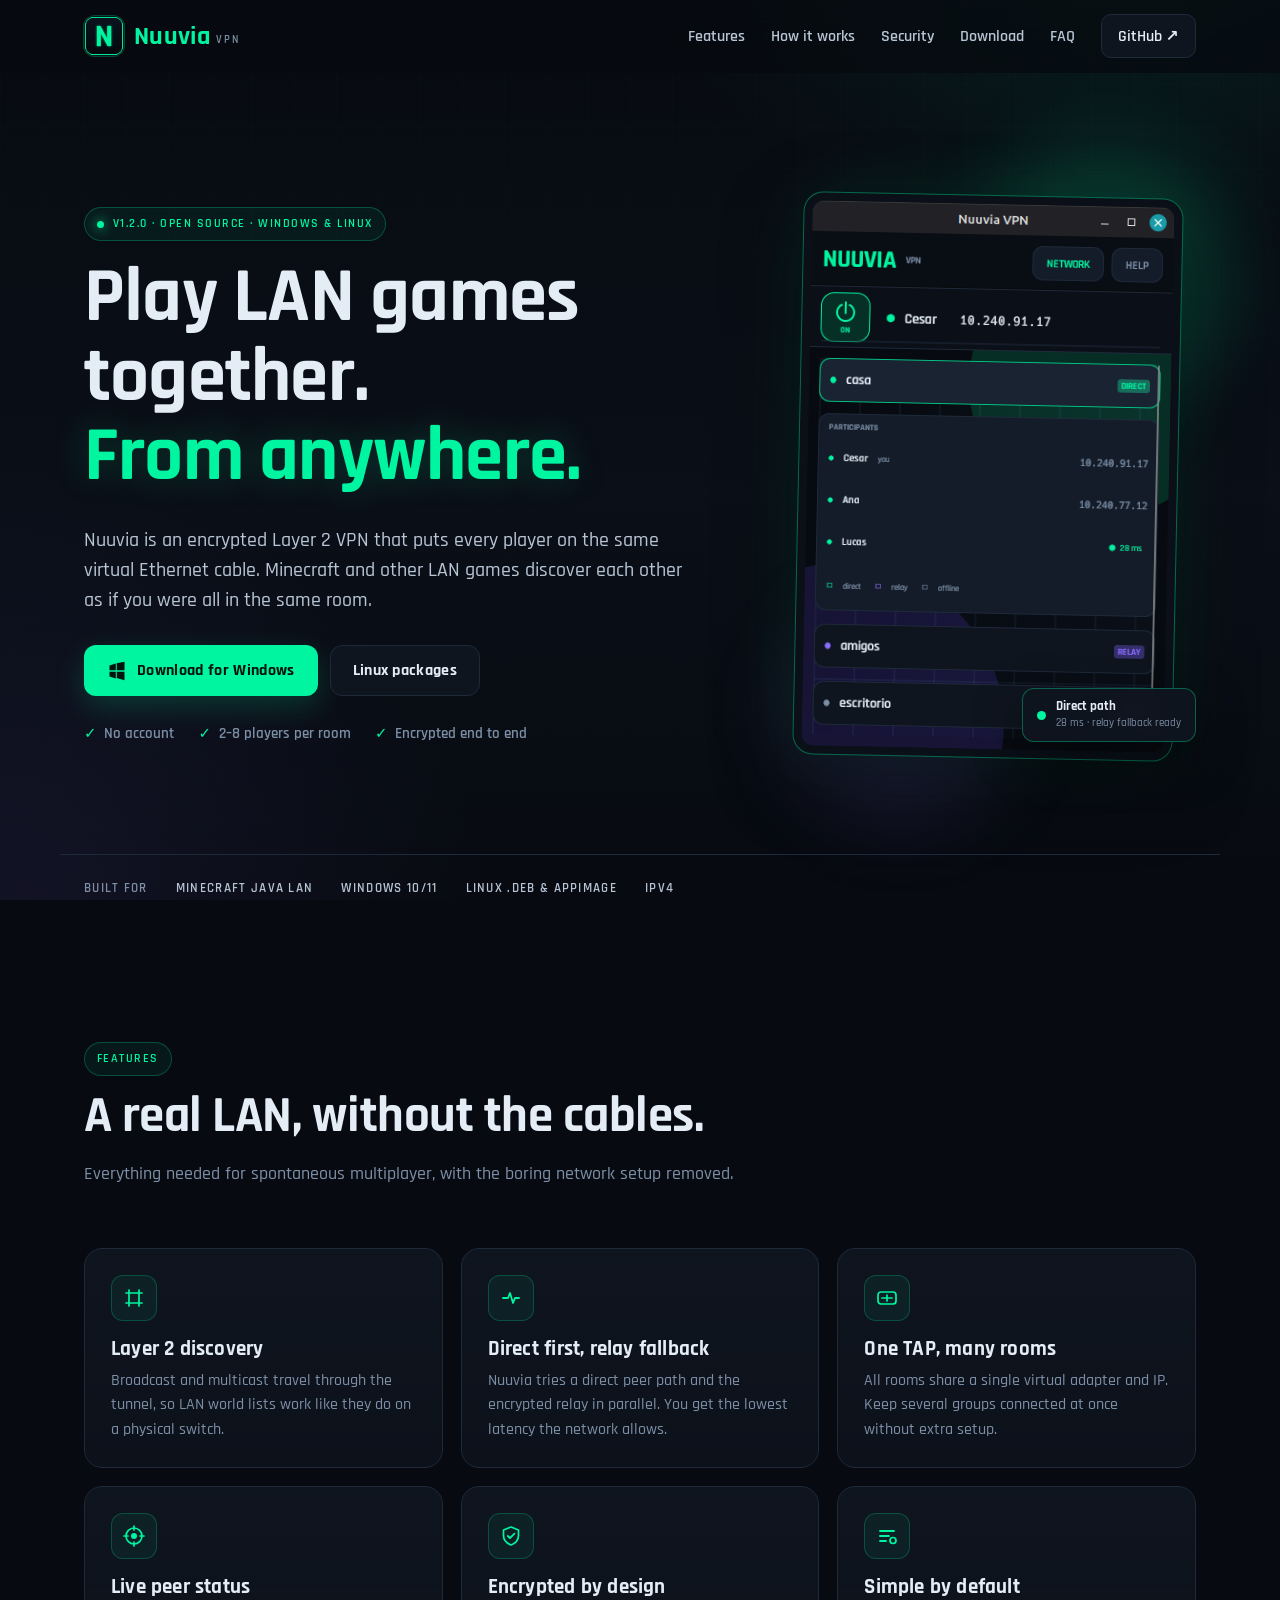
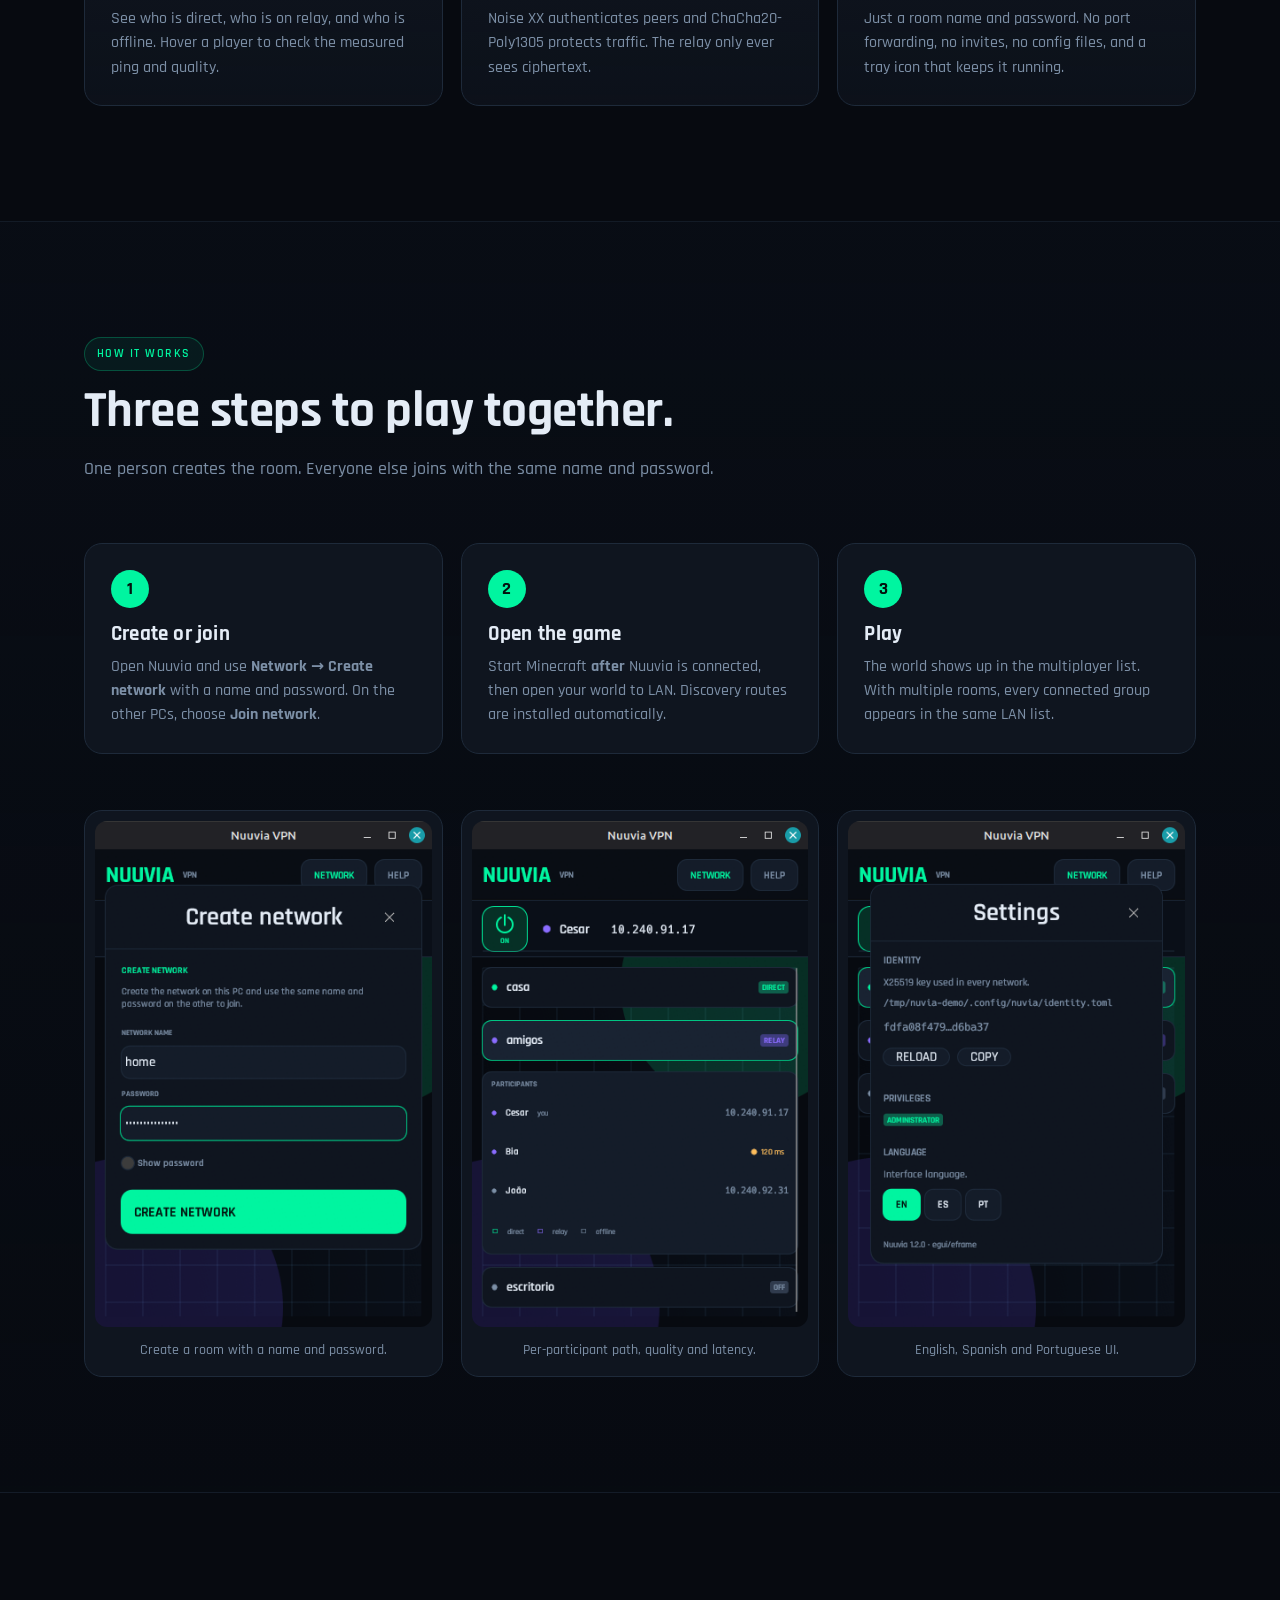
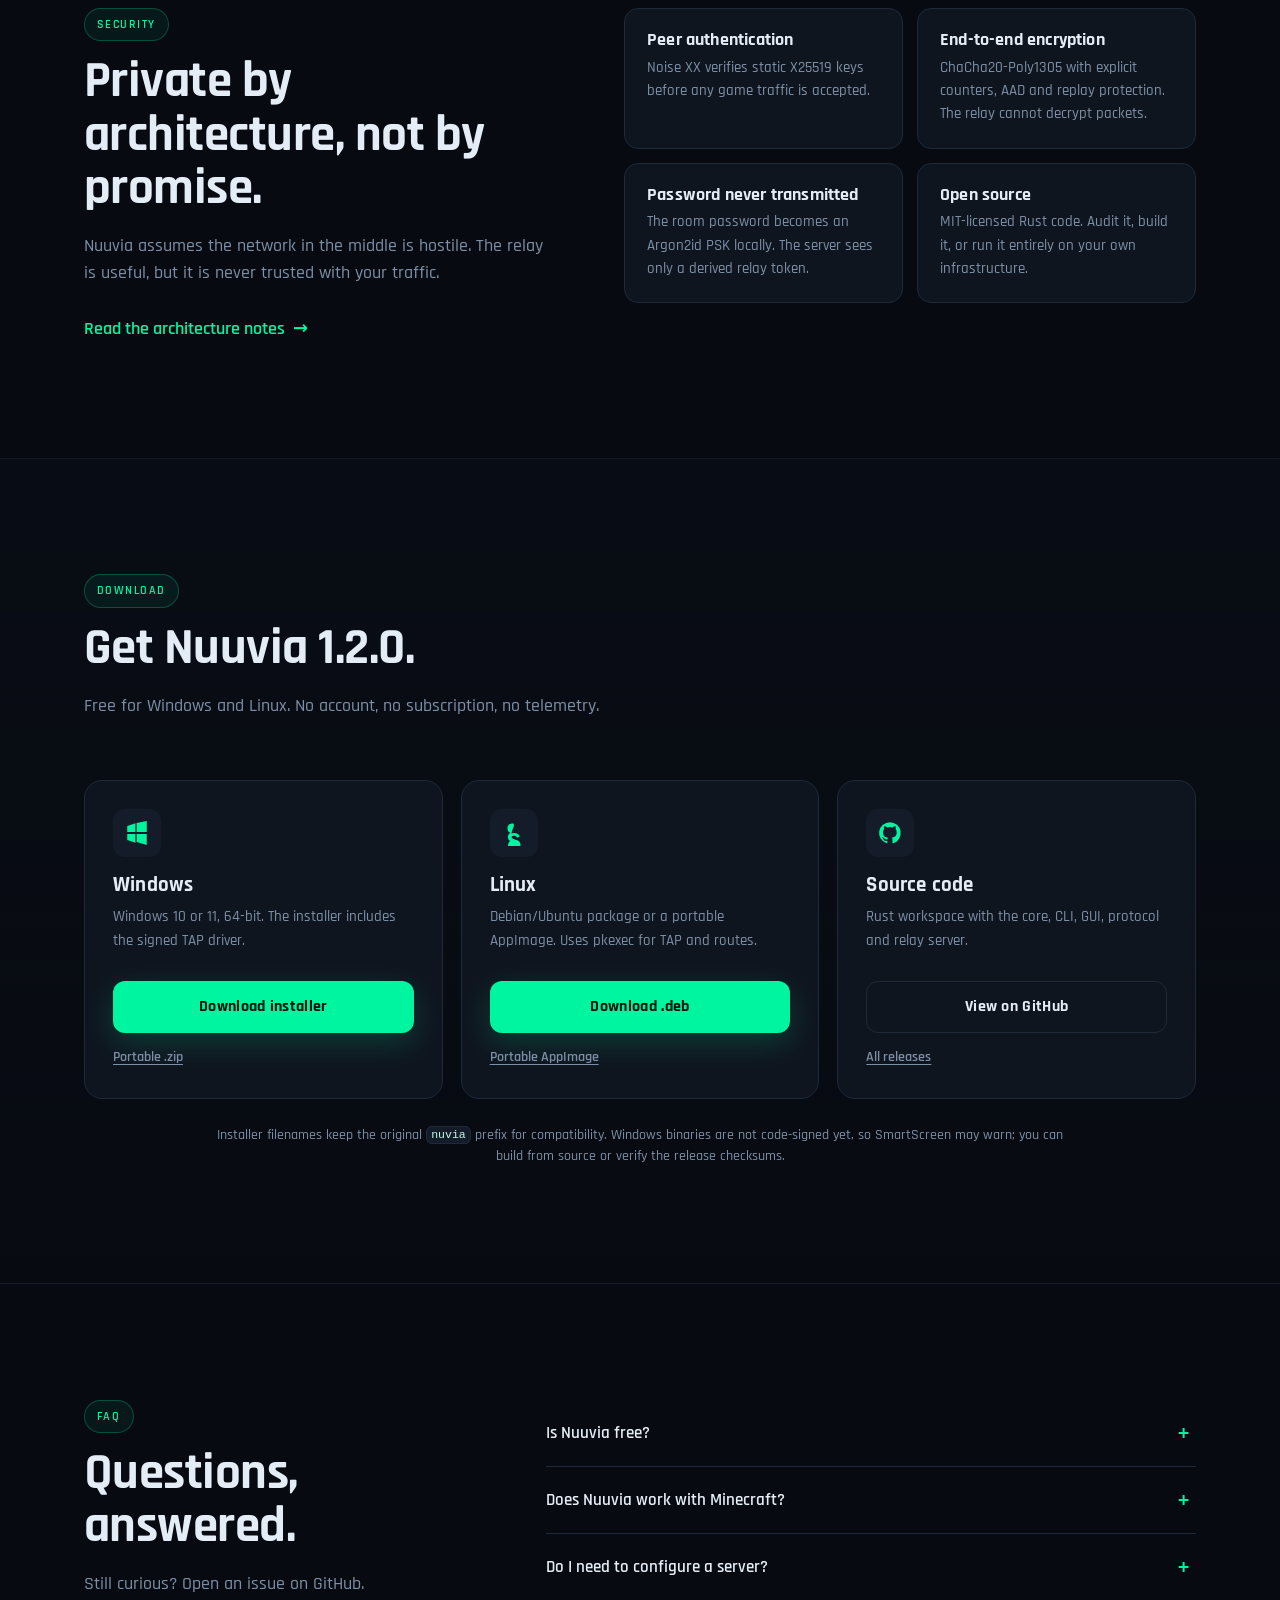
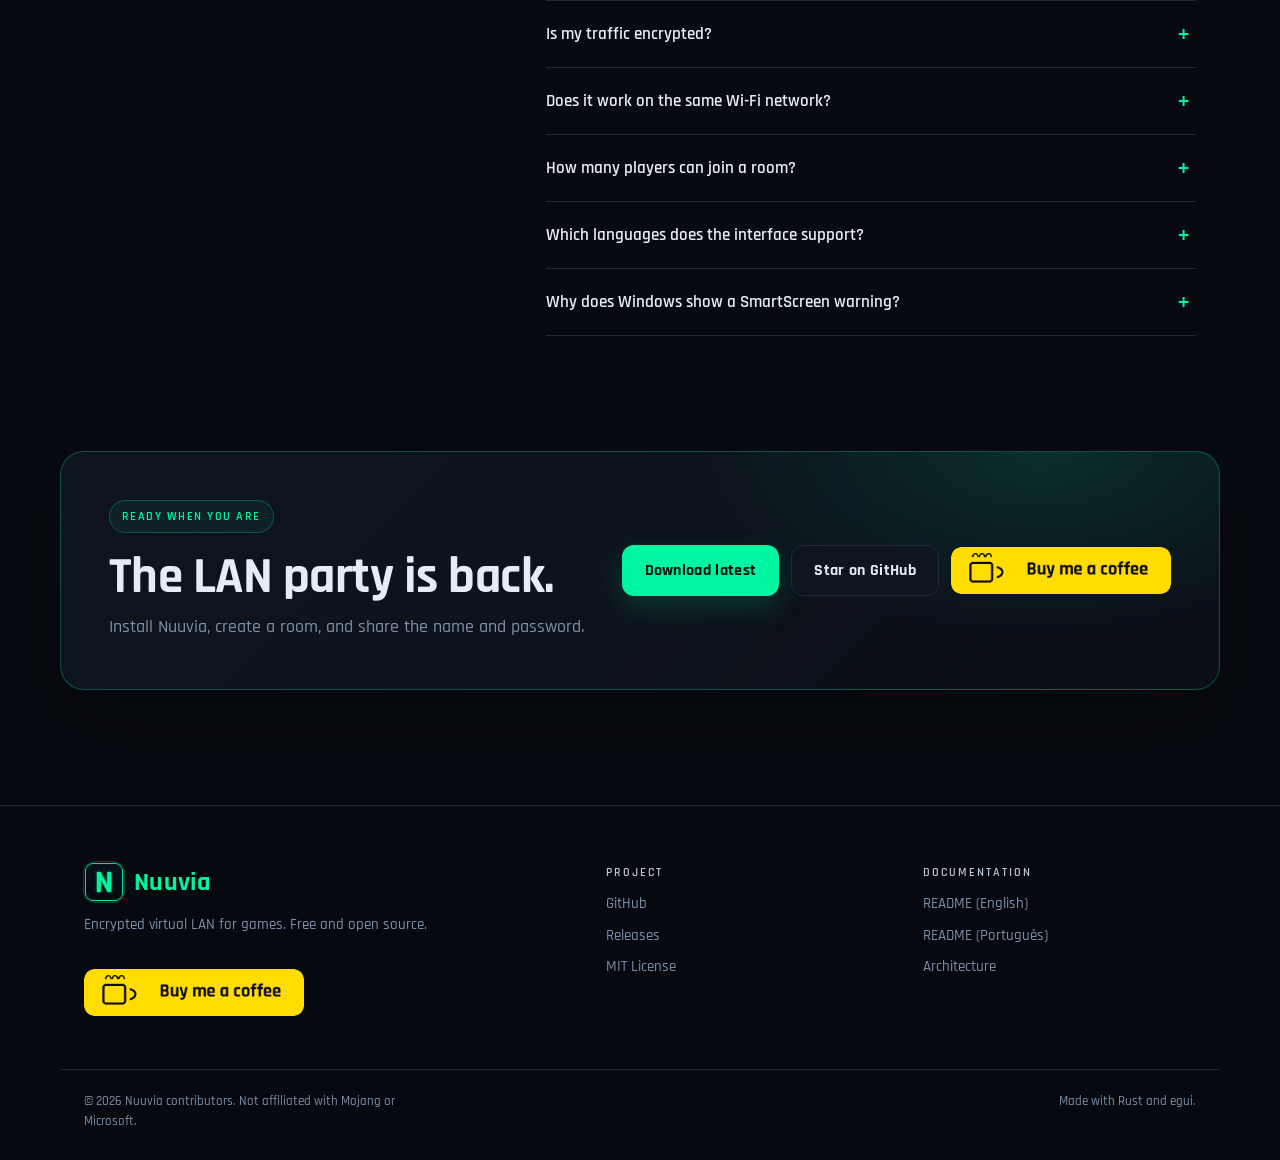
==== docs/index.html @ a1f1085f "fix(site): use the custom domain in SEO metadata" ====
<!doctype html>
<html lang="en">
<head>
  <meta charset="utf-8">
  <meta name="viewport" content="width=device-width, initial-scale=1">
  <title>Nuuvia — Encrypted Virtual LAN for LAN Games</title>
  <meta name="description" content="Play Minecraft and other LAN games together over the internet. Nuuvia is a free, open-source, encrypted Layer 2 VPN for Windows and Linux.">
  <meta name="keywords" content="Nuuvia, virtual LAN, LAN games, Minecraft LAN, Layer 2 VPN, encrypted VPN, Windows, Linux, open source">
  <meta name="author" content="Nuuvia contributors">
  <meta name="application-name" content="Nuuvia">
  <meta name="color-scheme" content="dark">
  <meta name="apple-mobile-web-app-title" content="Nuuvia">
  <meta name="robots" content="index,follow,max-image-preview:large,max-snippet:-1,max-video-preview:-1">
  <meta name="theme-color" content="#070a10">
  <link rel="canonical" href="https://nuuvia.devcesar.com/">
  <link rel="alternate" hreflang="en" href="https://nuuvia.devcesar.com/">
  <link rel="alternate" hreflang="x-default" href="https://nuuvia.devcesar.com/">
  <link rel="sitemap" type="application/xml" href="./sitemap.xml">

  <meta property="og:type" content="website">
  <meta property="og:site_name" content="Nuuvia">
  <meta property="og:title" content="Nuuvia — Encrypted Virtual LAN for LAN Games">
  <meta property="og:description" content="Play Minecraft and other LAN games together over the internet. Encrypted Layer 2 VPN for Windows and Linux. Free and open source.">
  <meta property="og:url" content="https://nuuvia.devcesar.com/">
  <meta property="og:image" content="https://nuuvia.devcesar.com/assets/og.png">
  <meta property="og:image:type" content="image/png">
  <meta property="og:image:width" content="1200">
  <meta property="og:image:height" content="630">
  <meta property="og:image:alt" content="Nuuvia VPN — play LAN games from anywhere">
  <meta property="og:locale" content="en_US">

  <meta name="twitter:card" content="summary_large_image">
  <meta name="twitter:title" content="Nuuvia — Encrypted Virtual LAN for LAN Games">
  <meta name="twitter:description" content="Play Minecraft and other LAN games together over the internet. Encrypted Layer 2 VPN for Windows and Linux.">
  <meta name="twitter:image" content="https://nuuvia.devcesar.com/assets/og.png">
  <meta name="twitter:image:alt" content="Nuuvia VPN — play LAN games from anywhere">

  <link rel="icon" href="./assets/favicon.svg" type="image/svg+xml">
  <link rel="icon" href="./assets/favicon.png" sizes="64x64" type="image/png">
  <link rel="apple-touch-icon" href="./assets/apple-touch-icon.png">
  <link rel="manifest" href="./manifest.webmanifest">
  <link rel="preload" href="./assets/rajdhani-semibold.woff2" as="font" type="font/woff2" crossorigin>
  <link rel="preload" href="./assets/rajdhani-bold.woff2" as="font" type="font/woff2" crossorigin>
  <link rel="preload" href="./screenshots/main.png" as="image" fetchpriority="high">
  <link rel="stylesheet" href="./styles.css">
  <script>document.documentElement.classList.add("js");</script>

  <script type="application/ld+json">
  {
    "@context": "https://schema.org",
    "@graph": [
      {
        "@type": "WebSite",
        "@id": "https://nuuvia.devcesar.com/#website",
        "url": "https://nuuvia.devcesar.com/",
        "name": "Nuuvia",
        "description": "Encrypted virtual LAN for games on Windows and Linux.",
        "inLanguage": "en"
      },
      {
        "@type": "SoftwareApplication",
        "@id": "https://nuuvia.devcesar.com/#software",
        "name": "Nuuvia",
        "url": "https://nuuvia.devcesar.com/",
        "description": "Free, open-source encrypted Layer 2 VPN that lets Minecraft Java and other LAN games discover each other across the internet.",
        "applicationCategory": "NetworkApplication",
        "applicationSubCategory": "VPN",
        "operatingSystem": "Windows 10, Windows 11, Linux",
        "softwareVersion": "1.2.0",
        "downloadUrl": "https://github.com/cesarzxk/nuuvia-vpn/releases/latest",
        "codeRepository": "https://github.com/cesarzxk/nuuvia-vpn",
        "license": "https://opensource.org/license/mit",
        "screenshot": "https://nuuvia.devcesar.com/screenshots/main.png",
        "image": "https://nuuvia.devcesar.com/assets/og.png",
        "offers": {
          "@type": "Offer",
          "price": "0",
          "priceCurrency": "USD"
        },
        "author": {
          "@type": "Organization",
          "name": "Nuuvia contributors",
          "url": "https://github.com/cesarzxk/nuuvia-vpn"
        }
      },
      {
        "@type": "FAQPage",
        "@id": "https://nuuvia.devcesar.com/#faq",
        "mainEntity": [
          {
            "@type": "Question",
            "name": "Is Nuuvia free?",
            "acceptedAnswer": {
              "@type": "Answer",
              "text": "Yes. Nuuvia is free and open source under the MIT license. There are no accounts, subscriptions, or ads."
            }
          },
          {
            "@type": "Question",
            "name": "Does Nuuvia work with Minecraft?",
            "acceptedAnswer": {
              "@type": "Answer",
              "text": "Yes. Nuuvia carries Layer 2 broadcast and multicast, so Minecraft Java Edition LAN worlds appear in the multiplayer list as if everyone were on the same cable. It has been tested with Minecraft Java 1.8.5."
            }
          },
          {
            "@type": "Question",
            "name": "Do I need to configure a server?",
            "acceptedAnswer": {
              "@type": "Answer",
              "text": "No. Download the app, create a room with a name and password, and share that name and password with the other players. The public rendezvous and relay are built in."
            }
          },
          {
            "@type": "Question",
            "name": "Is my traffic encrypted?",
            "acceptedAnswer": {
              "@type": "Answer",
              "text": "Yes. Traffic uses Noise XX authentication and ChaCha20-Poly1305 encryption. The relay forwards only encrypted packets and never sees the room password or traffic keys."
            }
          },
          {
            "@type": "Question",
            "name": "Does it work on the same Wi-Fi network?",
            "acceptedAnswer": {
              "@type": "Answer",
              "text": "Yes. Nuuvia advertises local endpoints and tries a direct LAN path first. If the router uses AP isolation or blocks client-to-client traffic, the encrypted relay can still connect players."
            }
          }
        ]
      }
    ]
  }
  </script>
</head>
<body>
  <a class="skip-link" href="#main">Skip to content</a>

  <header class="site-header" id="top">
    <div class="container nav-wrap">
      <a class="brand" href="./" aria-label="Nuuvia home">
        <img src="./assets/nuuvia-256.png" width="40" height="40" alt="">
        <span class="brand-name">Nuuvia</span>
        <span class="brand-tag">VPN</span>
      </a>
      <button class="nav-toggle" type="button" aria-expanded="false" aria-controls="site-nav" aria-label="Open menu">
        <span></span><span></span><span></span>
      </button>
      <nav class="site-nav" id="site-nav" aria-label="Main navigation">
        <a href="#features">Features</a>
        <a href="#how-it-works">How it works</a>
        <a href="#security">Security</a>
        <a href="#download">Download</a>
        <a href="#faq">FAQ</a>
        <a class="nav-github" href="https://github.com/cesarzxk/nuuvia-vpn" rel="noopener">GitHub <span aria-hidden="true">↗</span></a>
      </nav>
    </div>
  </header>

  <main id="main">
    <section class="hero" aria-labelledby="hero-title">
      <div class="container hero-grid">
        <div class="hero-copy reveal">
          <p class="eyebrow"><span class="dot"></span> v1.2.0 · Open source · Windows &amp; Linux</p>
          <h1 id="hero-title">Play LAN games together. <span>From anywhere.</span></h1>
          <p class="lead">Nuuvia is an encrypted Layer 2 VPN that puts every player on the same virtual Ethernet cable. Minecraft and other LAN games discover each other as if you were all in the same room.</p>
          <div class="hero-actions">
            <a class="btn btn-primary" href="https://github.com/cesarzxk/nuuvia-vpn/releases/download/v1.2.0/nuvia-setup-x86_64.exe" rel="noopener">
              <svg aria-hidden="true" viewBox="0 0 24 24" width="20" height="20"><path d="M3 5.5 10.5 3v8H3V5.5Zm0 13L10.5 21v-8H3v5.5ZM11.7 2.7 21 1v10H11.7V2.7Zm0 17.6L21 23V13H11.7v7.3Z" fill="currentColor"/></svg>
              Download for Windows
            </a>
            <a class="btn btn-secondary" href="#download">Linux packages</a>
          </div>
          <ul class="hero-points">
            <li>No account</li>
            <li>2–8 players per room</li>
            <li>Encrypted end to end</li>
          </ul>
        </div>

        <div class="hero-visual reveal">
          <div class="app-frame">
            <img src="./screenshots/main.png" srcset="./screenshots/main.png 1x, ./screenshots/main@2x.png 2x" sizes="380px" width="380" height="572" alt="Nuuvia window showing three rooms, participants and per-peer latency" fetchpriority="high">
          </div>
          <div class="floating-card" aria-hidden="true">
            <span class="pulse"></span>
            <div><strong>Direct path</strong><small>28 ms · relay fallback ready</small></div>
          </div>
          <div class="glow glow-a"></div>
          <div class="glow glow-b"></div>
        </div>
      </div>
      <div class="container trust-strip reveal">
        <span>Built for</span>
        <strong>Minecraft Java LAN</strong>
        <strong>Windows 10/11</strong>
        <strong>Linux .deb &amp; AppImage</strong>
        <strong>IPv4</strong>
      </div>
    </section>

    <section class="section" id="features" aria-labelledby="features-title">
      <div class="container">
        <div class="section-head reveal">
          <p class="eyebrow">Features</p>
          <h2 id="features-title">A real LAN, without the cables.</h2>
          <p>Everything needed for spontaneous multiplayer, with the boring network setup removed.</p>
        </div>
        <div class="feature-grid">
          <article class="feature-card reveal">
            <div class="icon" aria-hidden="true"><svg viewBox="0 0 24 24"><path d="M4 7h16M4 17h16M7 4v16M17 4v16" fill="none" stroke="currentColor" stroke-width="1.7" stroke-linecap="round"/></svg></div>
            <h3>Layer 2 discovery</h3>
            <p>Broadcast and multicast travel through the tunnel, so LAN world lists work like they do on a physical switch.</p>
          </article>
          <article class="feature-card reveal">
            <div class="icon" aria-hidden="true"><svg viewBox="0 0 24 24"><path d="M4 12h5l2-5 3 10 2-5h4" fill="none" stroke="currentColor" stroke-width="1.8" stroke-linecap="round" stroke-linejoin="round"/></svg></div>
            <h3>Direct first, relay fallback</h3>
            <p>Nuuvia tries a direct peer path and the encrypted relay in parallel. You get the lowest latency the network allows.</p>
          </article>
          <article class="feature-card reveal">
            <div class="icon" aria-hidden="true"><svg viewBox="0 0 24 24"><rect x="3" y="6" width="18" height="12" rx="3" fill="none" stroke="currentColor" stroke-width="1.7"/><path d="M7 12h10M12 9v6" fill="none" stroke="currentColor" stroke-width="1.7" stroke-linecap="round"/></svg></div>
            <h3>One TAP, many rooms</h3>
            <p>All rooms share a single virtual adapter and IP. Keep several groups connected at once without extra setup.</p>
          </article>
          <article class="feature-card reveal">
            <div class="icon" aria-hidden="true"><svg viewBox="0 0 24 24"><circle cx="12" cy="12" r="8" fill="none" stroke="currentColor" stroke-width="1.7"/><circle cx="12" cy="12" r="3" fill="currentColor"/><path d="M12 2v4M12 18v4M2 12h4M18 12h4" fill="none" stroke="currentColor" stroke-width="1.7" stroke-linecap="round"/></svg></div>
            <h3>Live peer status</h3>
            <p>See who is direct, who is on relay, and who is offline. Hover a player to check the measured ping and quality.</p>
          </article>
          <article class="feature-card reveal">
            <div class="icon" aria-hidden="true"><svg viewBox="0 0 24 24"><path d="M12 3 4.5 6v5.4c0 4.6 3.2 7.8 7.5 9.6 4.3-1.8 7.5-5 7.5-9.6V6L12 3Z" fill="none" stroke="currentColor" stroke-width="1.7" stroke-linejoin="round"/><path d="m8.8 12 2.2 2.2 4.4-4.6" fill="none" stroke="currentColor" stroke-width="1.8" stroke-linecap="round" stroke-linejoin="round"/></svg></div>
            <h3>Encrypted by design</h3>
            <p>Noise XX authenticates peers and ChaCha20-Poly1305 protects traffic. The relay only ever sees ciphertext.</p>
          </article>
          <article class="feature-card reveal">
            <div class="icon" aria-hidden="true"><svg viewBox="0 0 24 24"><path d="M5 7h14M5 12h9M5 17h6" fill="none" stroke="currentColor" stroke-width="1.8" stroke-linecap="round"/><circle cx="18" cy="16.5" r="3" fill="none" stroke="currentColor" stroke-width="1.7"/></svg></div>
            <h3>Simple by default</h3>
            <p>Just a room name and password. No port forwarding, no invites, no config files, and a tray icon that keeps it running.</p>
          </article>
        </div>
      </div>
    </section>

    <section class="section section-alt" id="how-it-works" aria-labelledby="how-title">
      <div class="container">
        <div class="section-head reveal">
          <p class="eyebrow">How it works</p>
          <h2 id="how-title">Three steps to play together.</h2>
          <p>One person creates the room. Everyone else joins with the same name and password.</p>
        </div>
        <ol class="steps">
          <li class="reveal">
            <span class="step-number">1</span>
            <h3>Create or join</h3>
            <p>Open Nuuvia and use <strong>Network → Create network</strong> with a name and password. On the other PCs, choose <strong>Join network</strong>.</p>
          </li>
          <li class="reveal">
            <span class="step-number">2</span>
            <h3>Open the game</h3>
            <p>Start Minecraft <strong>after</strong> Nuuvia is connected, then open your world to LAN. Discovery routes are installed automatically.</p>
          </li>
          <li class="reveal">
            <span class="step-number">3</span>
            <h3>Play</h3>
            <p>The world shows up in the multiplayer list. With multiple rooms, every connected group appears in the same LAN list.</p>
          </li>
        </ol>

        <div class="gallery">
          <figure class="reveal">
            <img src="./screenshots/create-network.png" srcset="./screenshots/create-network.png 1x, ./screenshots/create-network@2x.png 2x" sizes="(max-width: 760px) calc(100vw - 56px), 340px" width="380" height="572" loading="lazy" decoding="async" alt="Creating a network in Nuuvia with a room name and password">
            <figcaption>Create a room with a name and password.</figcaption>
          </figure>
          <figure class="reveal">
            <img src="./screenshots/relay.png" srcset="./screenshots/relay.png 1x, ./screenshots/relay@2x.png 2x" sizes="(max-width: 760px) calc(100vw - 56px), 340px" width="380" height="572" loading="lazy" decoding="async" alt="Nuuvia showing relay status and measured latency per participant">
            <figcaption>Per-participant path, quality and latency.</figcaption>
          </figure>
          <figure class="reveal">
            <img src="./screenshots/settings.png" srcset="./screenshots/settings.png 1x, ./screenshots/settings@2x.png 2x" sizes="(max-width: 760px) calc(100vw - 56px), 340px" width="380" height="572" loading="lazy" decoding="async" alt="Nuuvia settings with identity, privileges and language selector">
            <figcaption>English, Spanish and Portuguese UI.</figcaption>
          </figure>
        </div>
      </div>
    </section>

    <section class="section" id="security" aria-labelledby="security-title">
      <div class="container security-grid">
        <div class="section-head reveal">
          <p class="eyebrow">Security</p>
          <h2 id="security-title">Private by architecture, not by promise.</h2>
          <p>Nuuvia assumes the network in the middle is hostile. The relay is useful, but it is never trusted with your traffic.</p>
          <a class="text-link" href="https://github.com/cesarzxk/nuuvia-vpn/blob/main/docs/architecture.md" rel="noopener">Read the architecture notes <span aria-hidden="true">→</span></a>
        </div>
        <div class="security-list">
          <article class="security-item reveal">
            <h3>Peer authentication</h3>
            <p>Noise XX verifies static X25519 keys before any game traffic is accepted.</p>
          </article>
          <article class="security-item reveal">
            <h3>End-to-end encryption</h3>
            <p>ChaCha20-Poly1305 with explicit counters, AAD and replay protection. The relay cannot decrypt packets.</p>
          </article>
          <article class="security-item reveal">
            <h3>Password never transmitted</h3>
            <p>The room password becomes an Argon2id PSK locally. The server sees only a derived relay token.</p>
          </article>
          <article class="security-item reveal">
            <h3>Open source</h3>
            <p>MIT-licensed Rust code. Audit it, build it, or run it entirely on your own infrastructure.</p>
          </article>
        </div>
      </div>
    </section>

    <section class="section section-alt" id="download" aria-labelledby="download-title">
      <div class="container">
        <div class="section-head reveal">
          <p class="eyebrow">Download</p>
          <h2 id="download-title">Get Nuuvia 1.2.0.</h2>
          <p>Free for Windows and Linux. No account, no subscription, no telemetry.</p>
        </div>
        <div class="download-grid">
          <article class="download-card reveal">
            <div class="os-icon" aria-hidden="true"><svg viewBox="0 0 24 24"><path d="M3 5.5 10.5 3v8H3V5.5Zm0 13L10.5 21v-8H3v5.5ZM11.7 2.7 21 1v10H11.7V2.7Zm0 17.6L21 23V13H11.7v7.3Z" fill="currentColor"/></svg></div>
            <h3>Windows</h3>
            <p>Windows 10 or 11, 64-bit. The installer includes the signed TAP driver.</p>
            <a class="btn btn-primary" href="https://github.com/cesarzxk/nuuvia-vpn/releases/download/v1.2.0/nuvia-setup-x86_64.exe" rel="noopener">Download installer</a>
            <a class="mini-link" href="https://github.com/cesarzxk/nuuvia-vpn/releases/download/v1.2.0/nuvia-windows-x86_64.zip" rel="noopener">Portable .zip</a>
          </article>
          <article class="download-card reveal">
            <div class="os-icon" aria-hidden="true"><svg viewBox="0 0 24 24"><path d="M12 3c-4.4 0-6 1.7-6 4.5 0 2 .8 3.4 2.6 4.5-1.5.8-2.2 2-2.2 3.7 0 1.7.7 2.9 2.1 3.7-1.3.9-2 2.3-2 4.1 0 2.7 2.2 4 5.5 4 3.7 0 6-1.6 6-4.7 0-2.2-1.2-3.7-3.6-4.4l-3.1-.9c-1-.3-1.5-.8-1.5-1.5 0-.9.8-1.5 2.1-1.5 1.5 0 2.4.6 2.8 1.8l2.6-1.1c-.7-2-2.4-3.2-5.1-3.2-1 0-1.9.2-2.6.5C10.9 7 12 6 12 4.8c0-.7-.3-1.2-.8-1.6-.1 0-.4-.2.8-.2Z" fill="currentColor"/></svg></div>
            <h3>Linux</h3>
            <p>Debian/Ubuntu package or a portable AppImage. Uses pkexec for TAP and routes.</p>
            <a class="btn btn-primary" href="https://github.com/cesarzxk/nuuvia-vpn/releases/download/v1.2.0/nuvia_1.2.0_amd64.deb" rel="noopener">Download .deb</a>
            <a class="mini-link" href="https://github.com/cesarzxk/nuuvia-vpn/releases/download/v1.2.0/nuvia-1.2.0-x86_64.AppImage" rel="noopener">Portable AppImage</a>
          </article>
          <article class="download-card reveal">
            <div class="os-icon" aria-hidden="true"><svg viewBox="0 0 24 24"><path d="M12 2a10 10 0 0 0-3.2 19.5c.5.1.7-.2.7-.5v-1.8c-2.8.6-3.4-1.2-3.4-1.2-.5-1.2-1.1-1.5-1.1-1.5-.9-.6.1-.6.1-.6 1 .1 1.5 1 1.5 1 .9 1.5 2.3 1.1 2.9.8.1-.6.4-1.1.7-1.4-2.2-.3-4.6-1.1-4.6-5 0-1.1.4-2 1-2.7-.1-.3-.4-1.3.1-2.7 0 0 .8-.3 2.7 1a9.4 9.4 0 0 1 5 0c1.9-1.3 2.7-1 2.7-1 .5 1.4.2 2.4.1 2.7.6.7 1 1.6 1 2.7 0 3.9-2.4 4.7-4.6 5 .4.3.7.9.7 1.9v2.8c0 .3.2.6.7.5A10 10 0 0 0 12 2Z" fill="currentColor"/></svg></div>
            <h3>Source code</h3>
            <p>Rust workspace with the core, CLI, GUI, protocol and relay server.</p>
            <a class="btn btn-secondary" href="https://github.com/cesarzxk/nuuvia-vpn" rel="noopener">View on GitHub</a>
            <a class="mini-link" href="https://github.com/cesarzxk/nuuvia-vpn/releases" rel="noopener">All releases</a>
          </article>
        </div>
        <p class="download-note">Installer filenames keep the original <code>nuvia</code> prefix for compatibility. Windows binaries are not code-signed yet, so SmartScreen may warn; you can build from source or verify the release checksums.</p>
      </div>
    </section>

    <section class="section" id="faq" aria-labelledby="faq-title">
      <div class="container faq-wrap">
        <div class="section-head reveal">
          <p class="eyebrow">FAQ</p>
          <h2 id="faq-title">Questions, answered.</h2>
          <p>Still curious? Open an issue on GitHub.</p>
        </div>
        <div class="faq-list reveal">
          <details>
            <summary>Is Nuuvia free?</summary>
            <p>Yes. Nuuvia is free and open source under the MIT license. There are no accounts, subscriptions, or ads.</p>
          </details>
          <details>
            <summary>Does Nuuvia work with Minecraft?</summary>
            <p>Yes. Nuuvia carries Layer 2 broadcast and multicast, so Minecraft Java Edition LAN worlds appear in the multiplayer list as if everyone were on the same cable. It has been tested with Minecraft Java 1.8.5.</p>
          </details>
          <details>
            <summary>Do I need to configure a server?</summary>
            <p>No. Download the app, create a room with a name and password, and share that name and password with the other players. The public rendezvous and relay are built in.</p>
          </details>
          <details>
            <summary>Is my traffic encrypted?</summary>
            <p>Yes. Traffic uses Noise XX authentication and ChaCha20-Poly1305 encryption. The relay forwards only encrypted packets and never sees the room password or traffic keys.</p>
          </details>
          <details>
            <summary>Does it work on the same Wi-Fi network?</summary>
            <p>Yes. Nuuvia advertises local endpoints and tries a direct LAN path first. If the router uses AP isolation or blocks client-to-client traffic, the encrypted relay can still connect players.</p>
          </details>
          <details>
            <summary>How many players can join a room?</summary>
            <p>Up to 8 participants per room. You can keep multiple rooms connected at the same time; they share one local TAP and IP.</p>
          </details>
          <details>
            <summary>Which languages does the interface support?</summary>
            <p>English, Spanish, and Portuguese. Choose the language in <strong>Settings → Language</strong>.</p>
          </details>
          <details>
            <summary>Why does Windows show a SmartScreen warning?</summary>
            <p>The binaries are not code-signed yet. You can build from source, inspect the code, or continue through SmartScreen if you trust the release.</p>
          </details>
        </div>
      </div>
    </section>

    <section class="cta-band" aria-labelledby="cta-title">
      <div class="container cta-inner reveal">
        <div>
          <p class="eyebrow">Ready when you are</p>
          <h2 id="cta-title">The LAN party is back.</h2>
          <p>Install Nuuvia, create a room, and share the name and password.</p>
        </div>
        <div class="cta-actions">
          <a class="btn btn-primary" href="https://github.com/cesarzxk/nuuvia-vpn/releases/latest" rel="noopener">Download latest</a>
          <a class="btn btn-secondary" href="https://github.com/cesarzxk/nuuvia-vpn" rel="noopener">Star on GitHub</a>
          <a class="coffee-badge" href="https://buymeacoffee.com/cesarzxk" rel="noopener" aria-label="Buy me a coffee">
            <img src="./assets/buy-me-a-coffee.png" width="220" height="47" alt="Buy me a coffee" loading="lazy" decoding="async">
          </a>
        </div>
      </div>
    </section>
  </main>

  <footer class="site-footer">
    <div class="container footer-grid">
      <div>
        <a class="brand footer-brand" href="#top" aria-label="Nuuvia home">
          <img src="./assets/nuuvia-256.png" width="34" height="34" alt="">
          <span class="brand-name">Nuuvia</span>
        </a>
        <p>Encrypted virtual LAN for games. Free and open source.</p>
        <a class="coffee-badge footer-coffee" href="https://buymeacoffee.com/cesarzxk" rel="noopener" aria-label="Buy me a coffee">
          <img src="./assets/buy-me-a-coffee.png" width="220" height="47" alt="Buy me a coffee" loading="lazy" decoding="async">
        </a>
      </div>
      <nav aria-label="Project links">
        <h2>Project</h2>
        <a href="https://github.com/cesarzxk/nuuvia-vpn" rel="noopener">GitHub</a>
        <a href="https://github.com/cesarzxk/nuuvia-vpn/releases" rel="noopener">Releases</a>
        <a href="https://github.com/cesarzxk/nuuvia-vpn/blob/main/LICENSE" rel="noopener">MIT License</a>
      </nav>
      <nav aria-label="Documentation links">
        <h2>Documentation</h2>
        <a href="https://github.com/cesarzxk/nuuvia-vpn#readme" rel="noopener">README (English)</a>
        <a href="https://github.com/cesarzxk/nuuvia-vpn/blob/main/README.pt-BR.md" rel="noopener">README (Português)</a>
        <a href="https://github.com/cesarzxk/nuuvia-vpn/blob/main/docs/architecture.md" rel="noopener">Architecture</a>
      </nav>
    </div>
    <div class="container footer-bottom">
      <p>© <span id="year">2026</span> Nuuvia contributors. Not affiliated with Mojang or Microsoft.</p>
      <p>Made with Rust and egui.</p>
    </div>
  </footer>

  <script src="./app.js" defer></script>
</body>
</html>
---- docs/styles.css ----
@font-face {
  font-family: "Rajdhani";
  src: url("./assets/rajdhani-medium.woff2") format("woff2");
  font-weight: 500;
  font-style: normal;
  font-display: swap;
}

@font-face {
  font-family: "Rajdhani";
  src: url("./assets/rajdhani-semibold.woff2") format("woff2");
  font-weight: 600;
  font-style: normal;
  font-display: swap;
}

@font-face {
  font-family: "Rajdhani";
  src: url("./assets/rajdhani-bold.woff2") format("woff2");
  font-weight: 700;
  font-style: normal;
  font-display: swap;
}

:root {
  --bg: #070a10;
  --bg-2: #0a0f18;
  --card: #0f151f;
  --card-2: #141c29;
  --card-3: #192332;
  --border: #1e2a3a;
  --text: #e4ecf6;
  --muted: #7c8fa6;
  --accent: #00f5a0;
  --accent-soft: #00c482;
  --accent-dark: #063026;
  --purple: #8b6cff;
  --amber: #ffbe5c;
  --red: #ff5c70;
  --max: 1160px;
  --radius: 18px;
  --shadow: 0 24px 80px rgba(0, 0, 0, 0.45);
  --header-h: 72px;
}

*,
*::before,
*::after {
  box-sizing: border-box;
}

html {
  scroll-behavior: smooth;
}

body {
  margin: 0;
  color: var(--text);
  background: var(--bg);
  font-family: "Rajdhani", "Segoe UI", system-ui, -apple-system, sans-serif;
  font-size: 18px;
  line-height: 1.55;
  -webkit-font-smoothing: antialiased;
  text-rendering: optimizeLegibility;
  overflow-x: hidden;
}

body::before {
  content: "";
  position: fixed;
  inset: 0;
  z-index: -2;
  background:
    radial-gradient(700px 500px at 88% -10%, rgba(0, 245, 160, 0.1), transparent 70%),
    radial-gradient(700px 600px at 0% 100%, rgba(139, 108, 255, 0.09), transparent 70%),
    linear-gradient(180deg, #070a10 0%, #0a0f18 55%, #070a10 100%);
}

body::after {
  content: "";
  position: fixed;
  inset: 0;
  z-index: -1;
  pointer-events: none;
  background-image:
    linear-gradient(rgba(120, 160, 190, 0.035) 1px, transparent 1px),
    linear-gradient(90deg, rgba(120, 160, 190, 0.035) 1px, transparent 1px);
  background-size: 42px 42px;
  mask-image: linear-gradient(180deg, rgba(0, 0, 0, 0.65), rgba(0, 0, 0, 0.2) 55%, transparent);
}

img {
  max-width: 100%;
  height: auto;
  display: block;
}

a {
  color: var(--accent);
  text-decoration: none;
}

a:hover {
  color: #6dffc6;
}

:focus-visible {
  outline: 2px solid var(--accent);
  outline-offset: 3px;
}

::selection {
  background: rgba(0, 245, 160, 0.25);
  color: #fff;
}

h1,
h2,
h3 {
  margin: 0 0 0.35em;
  font-family: "Rajdhani", sans-serif;
  font-weight: 700;
  line-height: 1.04;
  letter-spacing: -0.01em;
}

h1 {
  font-size: clamp(3rem, 6vw, 5.2rem);
}

h2 {
  font-size: clamp(2rem, 4vw, 3.2rem);
}

h3 {
  font-size: 1.3rem;
  letter-spacing: 0.01em;
}

p {
  margin: 0 0 1em;
}

code {
  padding: 0.1em 0.4em;
  border-radius: 6px;
  background: var(--card-2);
  border: 1px solid var(--border);
  font-family: ui-monospace, SFMono-Regular, Menlo, Consolas, monospace;
  font-size: 0.82em;
  color: #c7f8e6;
}

.container {
  width: 100%;
  max-width: var(--max);
  margin: 0 auto;
  padding: 0 24px;
}

.skip-link {
  position: absolute;
  top: -60px;
  left: 16px;
  z-index: 100;
  padding: 10px 16px;
  border-radius: 8px;
  background: var(--accent);
  color: #03130e;
  font-weight: 700;
  transition: top 0.2s ease;
}

.skip-link:focus {
  top: 12px;
}

/* Header */
.site-header {
  position: sticky;
  top: 0;
  z-index: 50;
  border-bottom: 1px solid transparent;
  background: rgba(7, 10, 16, 0.72);
  backdrop-filter: blur(16px);
  transition: border-color 0.2s ease, background 0.2s ease;
}

.site-header.scrolled {
  border-bottom-color: var(--border);
  background: rgba(7, 10, 16, 0.9);
}

.nav-wrap {
  min-height: var(--header-h);
  display: flex;
  align-items: center;
  justify-content: space-between;
  gap: 24px;
}

.brand {
  display: inline-flex;
  align-items: center;
  gap: 10px;
  color: var(--text);
  font-weight: 700;
  letter-spacing: 0.02em;
}

.brand:hover {
  color: var(--text);
}

.brand img {
  width: 40px;
  height: 40px;
  border-radius: 11px;
  box-shadow: 0 0 0 1px rgba(0, 245, 160, 0.25);
}

.brand-name {
  font-family: "Rajdhani", sans-serif;
  font-size: 1.65rem;
  font-weight: 700;
  color: var(--accent);
  line-height: 1;
}

.brand-tag {
  margin-left: -4px;
  margin-top: 8px;
  font-size: 0.66rem;
  font-weight: 600;
  letter-spacing: 0.18em;
  color: var(--muted);
}

.site-nav {
  display: flex;
  align-items: center;
  gap: 26px;
  font-size: 0.98rem;
  font-weight: 600;
}

.site-nav a {
  color: #b7c4d4;
  transition: color 0.15s ease;
}

.site-nav a:hover {
  color: var(--text);
}

.site-nav .nav-github {
  padding: 9px 16px;
  border: 1px solid var(--border);
  border-radius: 10px;
  color: var(--text);
  background: var(--card);
}

.site-nav .nav-github:hover {
  border-color: var(--accent-soft);
  color: var(--accent);
}

.nav-toggle {
  display: none;
  width: 44px;
  height: 44px;
  border: 1px solid var(--border);
  border-radius: 10px;
  background: var(--card);
  cursor: pointer;
  padding: 11px;
}

.nav-toggle span {
  display: block;
  height: 2px;
  margin: 5px 0;
  border-radius: 2px;
  background: var(--text);
  transition: transform 0.2s ease, opacity 0.2s ease;
}

.nav-toggle[aria-expanded="true"] span:nth-child(1) {
  transform: translateY(7px) rotate(45deg);
}

.nav-toggle[aria-expanded="true"] span:nth-child(2) {
  opacity: 0;
}

.nav-toggle[aria-expanded="true"] span:nth-child(3) {
  transform: translateY(-7px) rotate(-45deg);
}

/* Hero */
.hero {
  position: relative;
  padding: clamp(56px, 9vw, 112px) 0 42px;
}

.hero-grid {
  display: grid;
  grid-template-columns: minmax(0, 1.2fr) minmax(320px, 0.8fr);
  align-items: center;
  gap: clamp(32px, 6vw, 72px);
}

.eyebrow {
  display: inline-flex;
  align-items: center;
  gap: 9px;
  margin: 0 0 18px;
  padding: 6px 12px;
  border: 1px solid rgba(0, 245, 160, 0.25);
  border-radius: 999px;
  background: rgba(0, 245, 160, 0.06);
  color: var(--accent);
  font-size: 0.78rem;
  font-weight: 600;
  letter-spacing: 0.12em;
  text-transform: uppercase;
}

.dot {
  width: 7px;
  height: 7px;
  border-radius: 50%;
  background: var(--accent);
  box-shadow: 0 0 12px var(--accent);
}

.hero h1 span {
  display: block;
  color: var(--accent);
  text-shadow: 0 0 36px rgba(0, 245, 160, 0.22);
}

.lead {
  max-width: 620px;
  margin: 22px 0 30px;
  color: #b7c4d4;
  font-size: clamp(1.05rem, 1.6vw, 1.25rem);
  line-height: 1.5;
}

.hero-actions,
.cta-actions {
  display: flex;
  flex-wrap: wrap;
  gap: 12px;
  align-items: center;
}

.btn {
  display: inline-flex;
  align-items: center;
  justify-content: center;
  gap: 10px;
  min-height: 50px;
  padding: 12px 22px;
  border-radius: 12px;
  border: 1px solid transparent;
  font-family: "Rajdhani", sans-serif;
  font-size: 1.02rem;
  font-weight: 700;
  letter-spacing: 0.02em;
  cursor: pointer;
  transition: transform 0.15s ease, box-shadow 0.15s ease, background 0.15s ease, border-color 0.15s ease;
}

.btn:hover {
  transform: translateY(-2px);
}

.btn-primary {
  color: #03130e;
  background: var(--accent);
  box-shadow: 0 10px 30px rgba(0, 245, 160, 0.18);
}

.btn-primary:hover {
  color: #03130e;
  background: #58ffc4;
  box-shadow: 0 14px 38px rgba(0, 245, 160, 0.26);
}

.btn-secondary {
  color: var(--text);
  background: var(--card);
  border-color: var(--border);
}

.btn-secondary:hover {
  color: var(--accent);
  border-color: var(--accent-soft);
  background: var(--card-2);
}

.coffee-badge {
  display: inline-flex;
  border-radius: 10px;
  line-height: 0;
  transition: transform 0.15s ease, box-shadow 0.15s ease;
}

.coffee-badge img {
  width: 220px;
  height: auto;
  border-radius: 10px;
}

.coffee-badge:hover {
  transform: translateY(-2px);
  box-shadow: 0 12px 28px rgba(255, 221, 0, 0.16);
}

.footer-coffee {
  margin-top: 18px;
}

.hero-points {
  display: flex;
  flex-wrap: wrap;
  gap: 10px 24px;
  margin: 26px 0 0;
  padding: 0;
  list-style: none;
  color: var(--muted);
  font-size: 0.93rem;
  font-weight: 600;
}

.hero-points li {
  display: flex;
  align-items: center;
  gap: 8px;
}

.hero-points li::before {
  content: "✓";
  color: var(--accent);
  font-weight: 700;
}

.hero-visual {
  position: relative;
  display: flex;
  justify-content: center;
  padding: 10px 0;
}

.app-frame {
  position: relative;
  z-index: 2;
  width: min(100%, 380px);
  padding: 8px;
  border: 1px solid rgba(0, 196, 130, 0.5);
  border-radius: 20px;
  background: #0a0f18;
  box-shadow: var(--shadow), 0 0 70px rgba(0, 245, 160, 0.12);
  transform: rotate(1.2deg);
}

.app-frame img {
  border-radius: 12px;
  width: 100%;
}

.floating-card {
  position: absolute;
  z-index: 3;
  right: max(0px, calc(50% - 260px));
  bottom: 26px;
  display: flex;
  align-items: center;
  gap: 10px;
  padding: 10px 14px;
  border: 1px solid rgba(0, 245, 160, 0.35);
  border-radius: 12px;
  background: rgba(15, 21, 31, 0.94);
  box-shadow: 0 16px 50px rgba(0, 0, 0, 0.45);
  backdrop-filter: blur(8px);
  font-size: 0.82rem;
  line-height: 1.2;
}

.floating-card strong {
  display: block;
  color: var(--text);
}

.floating-card small {
  color: var(--muted);
}

.pulse {
  width: 9px;
  height: 9px;
  border-radius: 50%;
  background: var(--accent);
  box-shadow: 0 0 0 0 rgba(0, 245, 160, 0.5);
  animation: pulse 2.2s infinite;
}

@keyframes pulse {
  0% { box-shadow: 0 0 0 0 rgba(0, 245, 160, 0.45); }
  70% { box-shadow: 0 0 0 12px rgba(0, 245, 160, 0); }
  100% { box-shadow: 0 0 0 0 rgba(0, 245, 160, 0); }
}

.glow {
  position: absolute;
  border-radius: 50%;
  filter: blur(40px);
  pointer-events: none;
}

.glow-a {
  width: 260px;
  height: 260px;
  top: -40px;
  right: -40px;
  background: rgba(0, 245, 160, 0.15);
}

.glow-b {
  width: 220px;
  height: 220px;
  bottom: -50px;
  left: 10px;
  background: rgba(139, 108, 255, 0.15);
}

.trust-strip {
  display: flex;
  flex-wrap: wrap;
  align-items: center;
  gap: 12px 28px;
  margin-top: clamp(40px, 6vw, 72px);
  padding-top: 24px;
  border-top: 1px solid var(--border);
  color: var(--muted);
  font-size: 0.82rem;
  font-weight: 600;
  letter-spacing: 0.1em;
  text-transform: uppercase;
}

.trust-strip strong {
  color: #b7c4d4;
  font-weight: 600;
}

/* Sections */
.section {
  padding: clamp(70px, 9vw, 120px) 0;
  scroll-margin-top: calc(var(--header-h) + 10px);
}

.section-alt {
  position: relative;
  background: linear-gradient(180deg, rgba(10, 15, 24, 0.65), rgba(10, 15, 24, 0.2));
  border-top: 1px solid rgba(30, 42, 58, 0.55);
  border-bottom: 1px solid rgba(30, 42, 58, 0.55);
}

.section-head {
  max-width: 760px;
  margin-bottom: clamp(36px, 5vw, 60px);
}

.section-head p:not(.eyebrow) {
  color: var(--muted);
  font-size: 1.1rem;
}

.section-head .eyebrow {
  margin-bottom: 14px;
}

.feature-grid {
  display: grid;
  grid-template-columns: repeat(3, minmax(0, 1fr));
  gap: 18px;
}

.feature-card {
  padding: 26px;
  border: 1px solid var(--border);
  border-radius: var(--radius);
  background: linear-gradient(180deg, var(--card), rgba(15, 21, 31, 0.7));
  transition: transform 0.2s ease, border-color 0.2s ease, box-shadow 0.2s ease;
}

.feature-card:hover {
  transform: translateY(-5px);
  border-color: rgba(0, 196, 130, 0.55);
  box-shadow: 0 20px 50px rgba(0, 0, 0, 0.28);
}

.feature-card h3 {
  margin-top: 18px;
}

.feature-card p {
  margin: 0;
  color: var(--muted);
  font-size: 0.98rem;
}

.icon {
  display: grid;
  place-items: center;
  width: 46px;
  height: 46px;
  border: 1px solid rgba(0, 245, 160, 0.22);
  border-radius: 12px;
  background: rgba(0, 245, 160, 0.06);
  color: var(--accent);
}

.icon svg {
  width: 24px;
  height: 24px;
}

/* Steps and gallery */
.steps {
  display: grid;
  grid-template-columns: repeat(3, minmax(0, 1fr));
  gap: 18px;
  margin: 0 0 56px;
  padding: 0;
  list-style: none;
  counter-reset: step;
}

.steps li {
  position: relative;
  padding: 26px;
  border: 1px solid var(--border);
  border-radius: var(--radius);
  background: var(--card);
}

.step-number {
  display: inline-grid;
  place-items: center;
  width: 38px;
  height: 38px;
  margin-bottom: 16px;
  border-radius: 50%;
  background: var(--accent);
  color: #03130e;
  font-weight: 700;
  font-size: 1.15rem;
}

.steps h3 {
  margin-bottom: 8px;
}

.steps p {
  margin: 0;
  color: var(--muted);
  font-size: 0.98rem;
}

.gallery {
  display: grid;
  grid-template-columns: repeat(3, minmax(0, 1fr));
  gap: 18px;
}

.gallery figure {
  margin: 0;
  padding: 10px;
  border: 1px solid var(--border);
  border-radius: var(--radius);
  background: var(--card);
}

.gallery img {
  width: 100%;
  border-radius: 12px;
}

.gallery figcaption {
  padding: 12px 6px 4px;
  color: var(--muted);
  font-size: 0.9rem;
  text-align: center;
}

/* Security */
.security-grid {
  display: grid;
  grid-template-columns: minmax(0, 0.9fr) minmax(0, 1.1fr);
  gap: clamp(32px, 6vw, 72px);
  align-items: start;
}

.security-grid .section-head {
  margin-bottom: 0;
}

.security-list {
  display: grid;
  grid-template-columns: repeat(2, minmax(0, 1fr));
  gap: 14px;
}

.security-item {
  padding: 22px;
  border: 1px solid var(--border);
  border-radius: 14px;
  background: var(--card);
}

.security-item h3 {
  font-size: 1.12rem;
  margin-bottom: 6px;
}

.security-item p {
  margin: 0;
  color: var(--muted);
  font-size: 0.94rem;
}

.text-link {
  display: inline-flex;
  align-items: center;
  gap: 8px;
  margin-top: 10px;
  font-weight: 600;
}

/* Download */
.download-grid {
  display: grid;
  grid-template-columns: repeat(3, minmax(0, 1fr));
  gap: 18px;
}

.download-card {
  padding: 28px;
  border: 1px solid var(--border);
  border-radius: var(--radius);
  background: var(--card);
}

.os-icon {
  display: grid;
  place-items: center;
  width: 48px;
  height: 48px;
  margin-bottom: 18px;
  border-radius: 12px;
  background: var(--card-2);
  color: var(--accent);
}

.os-icon svg {
  width: 26px;
  height: 26px;
}

.download-card h3 {
  margin-bottom: 8px;
}

.download-card p {
  min-height: 3.6em;
  color: var(--muted);
  font-size: 0.96rem;
}

.download-card .btn {
  width: 100%;
  margin-top: 6px;
}

.mini-link {
  display: inline-block;
  margin-top: 14px;
  color: var(--muted);
  font-size: 0.88rem;
  font-weight: 600;
  text-decoration: underline;
  text-underline-offset: 3px;
}

.mini-link:hover {
  color: var(--accent);
}

.download-note {
  max-width: 850px;
  margin: 26px auto 0;
  color: var(--muted);
  font-size: 0.88rem;
  text-align: center;
}

/* FAQ */
.faq-wrap {
  display: grid;
  grid-template-columns: minmax(0, 0.75fr) minmax(0, 1.25fr);
  gap: clamp(32px, 6vw, 72px);
  align-items: start;
}

.faq-wrap .section-head {
  margin-bottom: 0;
  position: sticky;
  top: calc(var(--header-h) + 28px);
}

.faq-list details {
  border-bottom: 1px solid var(--border);
}

.faq-list summary {
  position: relative;
  padding: 20px 46px 20px 0;
  cursor: pointer;
  list-style: none;
  color: var(--text);
  font-weight: 600;
  font-size: 1.05rem;
}

.faq-list summary::-webkit-details-marker {
  display: none;
}

.faq-list summary::after {
  content: "+";
  position: absolute;
  right: 6px;
  top: 50%;
  transform: translateY(-50%);
  color: var(--accent);
  font-size: 1.5rem;
  line-height: 1;
  transition: transform 0.2s ease;
}

.faq-list details[open] summary::after {
  content: "−";
}

.faq-list details p {
  padding: 0 40px 20px 0;
  color: var(--muted);
  font-size: 0.98rem;
}

/* CTA */
.cta-band {
  padding: 0 0 clamp(70px, 9vw, 120px);
}

.cta-inner {
  display: flex;
  align-items: center;
  justify-content: space-between;
  gap: 32px;
  padding: clamp(28px, 5vw, 48px);
  border: 1px solid rgba(0, 245, 160, 0.28);
  border-radius: 24px;
  background:
    radial-gradient(500px 260px at 85% 0%, rgba(0, 245, 160, 0.13), transparent 70%),
    linear-gradient(135deg, #0f151f, #0a0f18);
  box-shadow: 0 30px 80px rgba(0, 0, 0, 0.3);
}

.cta-inner h2 {
  margin-bottom: 8px;
}

.cta-inner p:not(.eyebrow) {
  margin: 0;
  color: var(--muted);
}

/* Footer */
.site-footer {
  border-top: 1px solid var(--border);
  padding: 56px 0 28px;
  background: rgba(7, 10, 16, 0.75);
}

.footer-grid {
  display: grid;
  grid-template-columns: 1.4fr 0.8fr 0.8fr;
  gap: 44px;
}

.footer-brand {
  margin-bottom: 12px;
}

.site-footer p {
  max-width: 360px;
  color: var(--muted);
  font-size: 0.92rem;
}

.site-footer h2 {
  margin: 4px 0 14px;
  font-family: "Rajdhani", sans-serif;
  font-size: 0.78rem;
  font-weight: 600;
  letter-spacing: 0.16em;
  text-transform: uppercase;
  color: #b7c4d4;
}

.site-footer nav a {
  display: block;
  width: fit-content;
  margin-bottom: 9px;
  color: var(--muted);
  font-size: 0.92rem;
}

.site-footer nav a:hover {
  color: var(--accent);
}

.footer-bottom {
  display: flex;
  justify-content: space-between;
  gap: 20px;
  margin-top: 44px;
  padding-top: 22px;
  border-top: 1px solid var(--border);
}

.footer-bottom p {
  margin: 0;
  font-size: 0.8rem;
}

/* Reveal */
.reveal {
  opacity: 1;
  transform: translateY(14px);
  transition: transform 0.55s ease;
}

html:not(.js) .reveal {
  transform: none;
}

.reveal.visible {
  transform: none;
}

/* Responsive */
@media (max-width: 980px) {
  .hero-grid {
    grid-template-columns: 1fr;
  }

  .hero-visual {
    order: -1;
    margin-bottom: 8px;
  }

  .app-frame {
    width: min(100%, 360px);
    transform: none;
  }

  .floating-card {
    right: 50%;
    transform: translateX(50%);
    bottom: 6px;
  }

  .feature-grid,
  .download-grid,
  .gallery,
  .steps {
    grid-template-columns: repeat(2, minmax(0, 1fr));
  }

  .security-grid,
  .faq-wrap {
    grid-template-columns: 1fr;
  }

  .faq-wrap .section-head {
    position: static;
  }
}

@media (max-width: 760px) {
  :root {
    --header-h: 64px;
  }

  body {
    font-size: 17px;
  }

  .container {
    padding: 0 18px;
  }

  .nav-toggle {
    display: block;
  }

  .site-nav {
    position: absolute;
    top: calc(var(--header-h) - 1px);
    left: 0;
    right: 0;
    display: none;
    flex-direction: column;
    align-items: stretch;
    gap: 0;
    padding: 12px 18px 18px;
    border-bottom: 1px solid var(--border);
    background: rgba(7, 10, 16, 0.98);
    box-shadow: 0 24px 40px rgba(0, 0, 0, 0.4);
  }

  .site-nav.open {
    display: flex;
  }

  .site-nav a {
    padding: 12px 6px;
    border-bottom: 1px solid rgba(30, 42, 58, 0.6);
  }

  .site-nav .nav-github {
    margin-top: 10px;
    text-align: center;
    border: 1px solid var(--border);
  }

  .hero {
    padding-top: 34px;
  }

  .hero-actions .btn {
    flex: 1 1 100%;
  }

  .trust-strip {
    gap: 10px 18px;
    font-size: 0.72rem;
  }

  .feature-grid,
  .download-grid,
  .gallery,
  .steps,
  .security-list {
    grid-template-columns: 1fr;
  }

  .cta-inner {
    flex-direction: column;
    align-items: flex-start;
  }

  .cta-actions {
    width: 100%;
  }

  .cta-actions .btn {
    flex: 1 1 100%;
  }

  .footer-grid {
    grid-template-columns: 1fr;
    gap: 30px;
  }

  .footer-bottom {
    flex-direction: column;
    gap: 8px;
  }
}

@media (prefers-reduced-motion: reduce) {
  html {
    scroll-behavior: auto;
  }

  *,
  *::before,
  *::after {
    animation-duration: 0.001ms !important;
    animation-iteration-count: 1 !important;
    transition-duration: 0.001ms !important;
  }

  .reveal {
    opacity: 1;
    transform: none;
  }
}
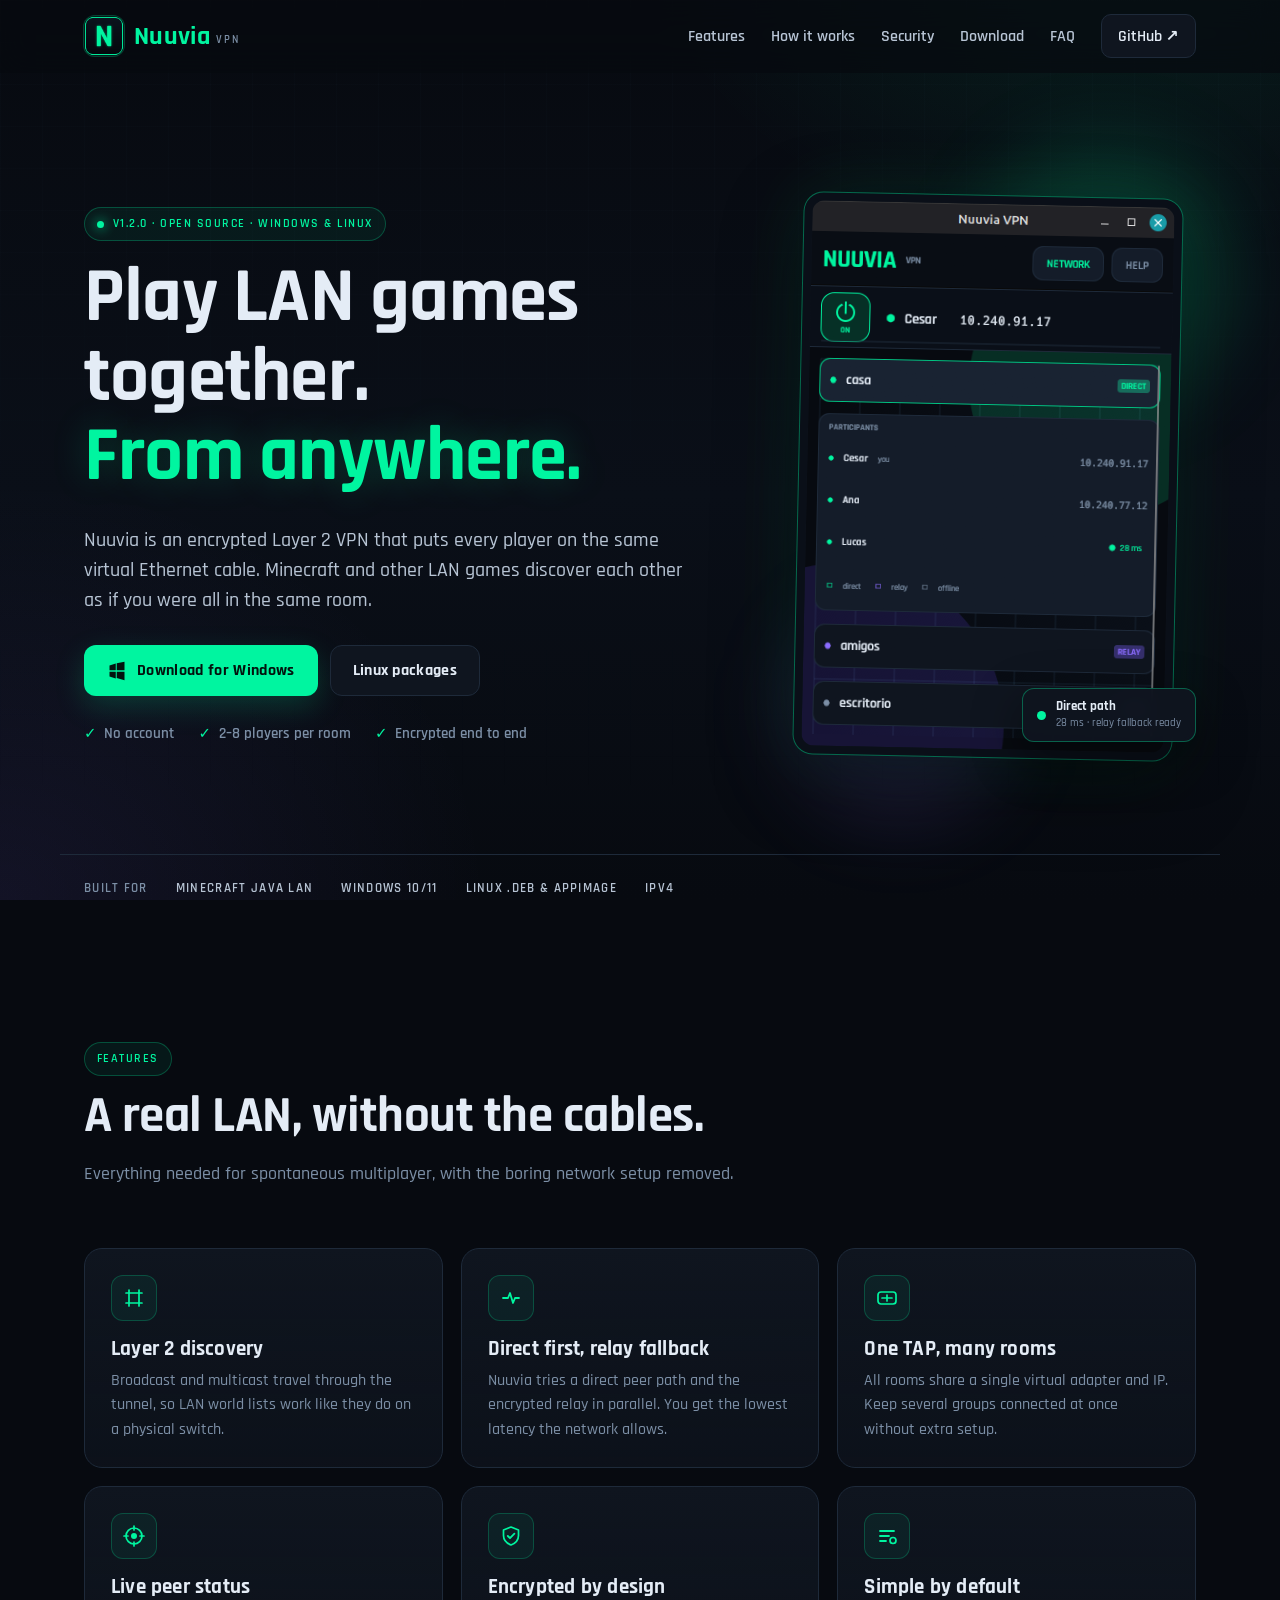
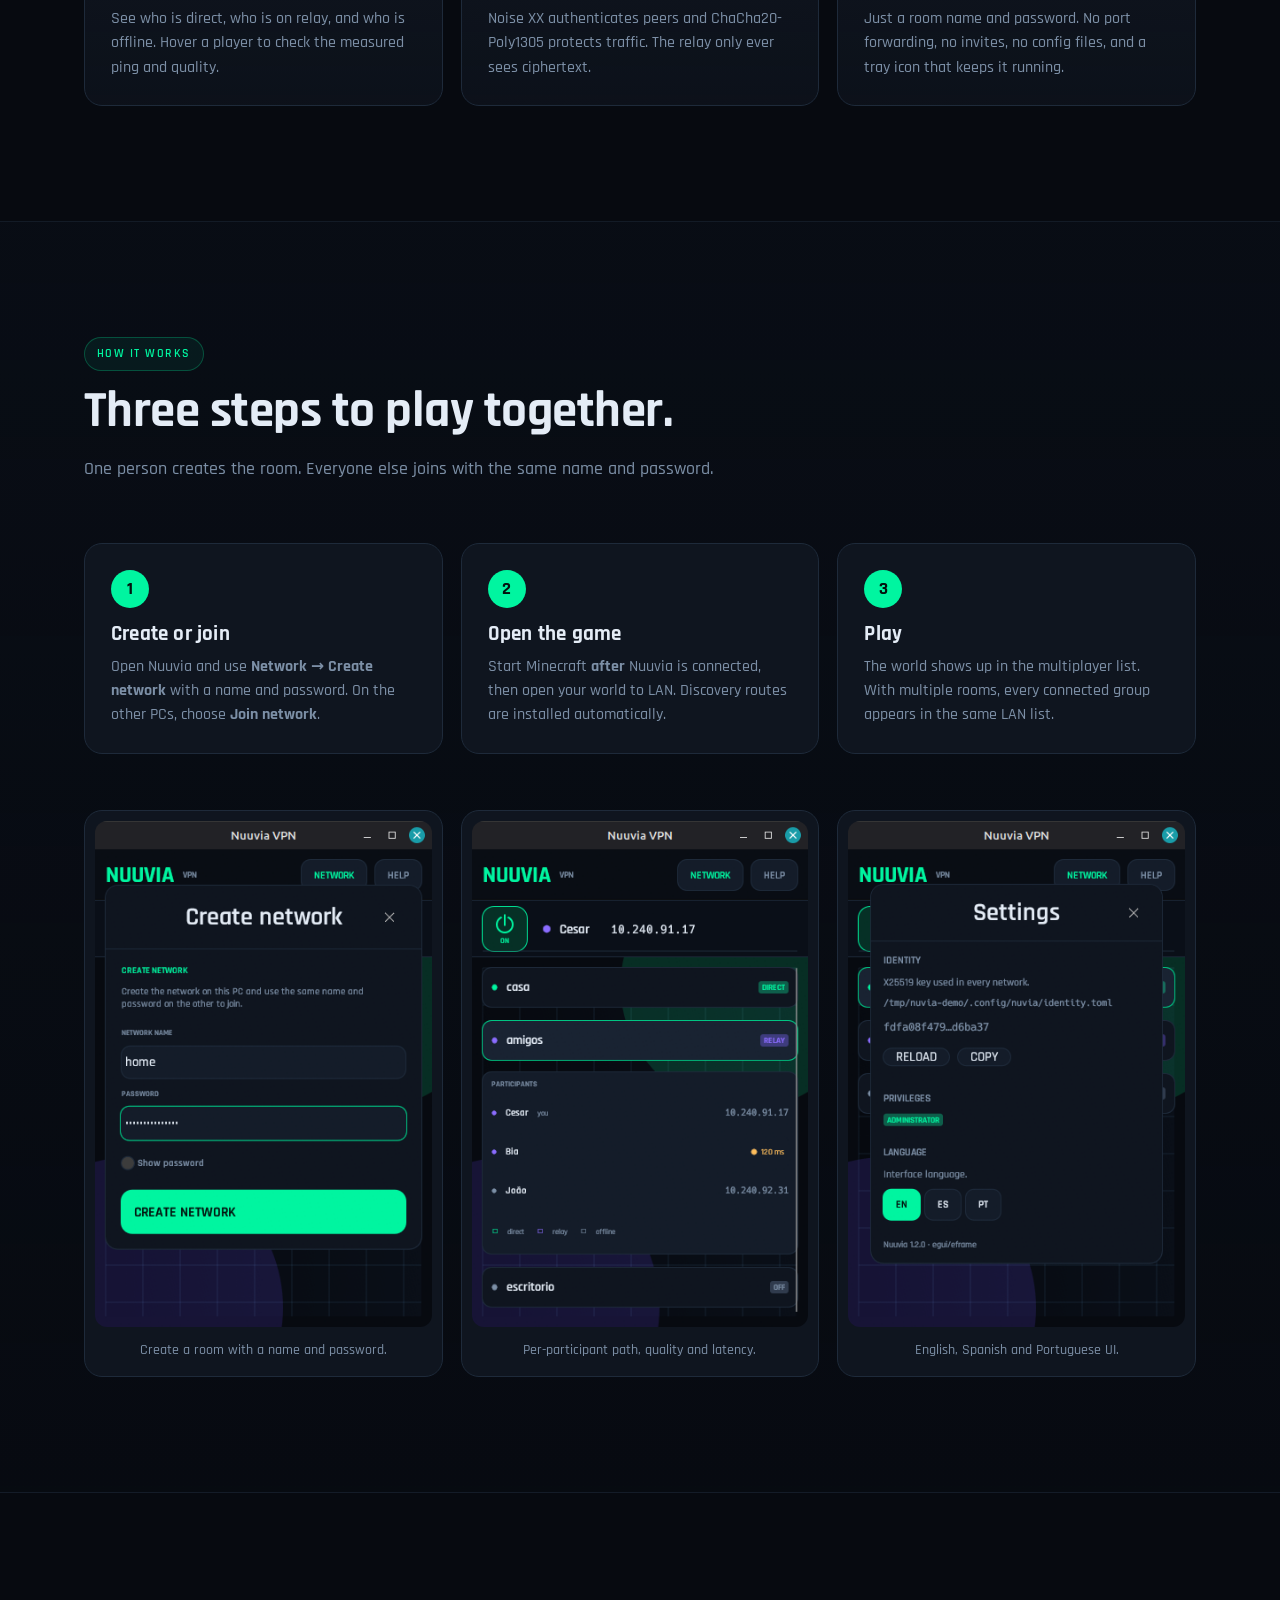
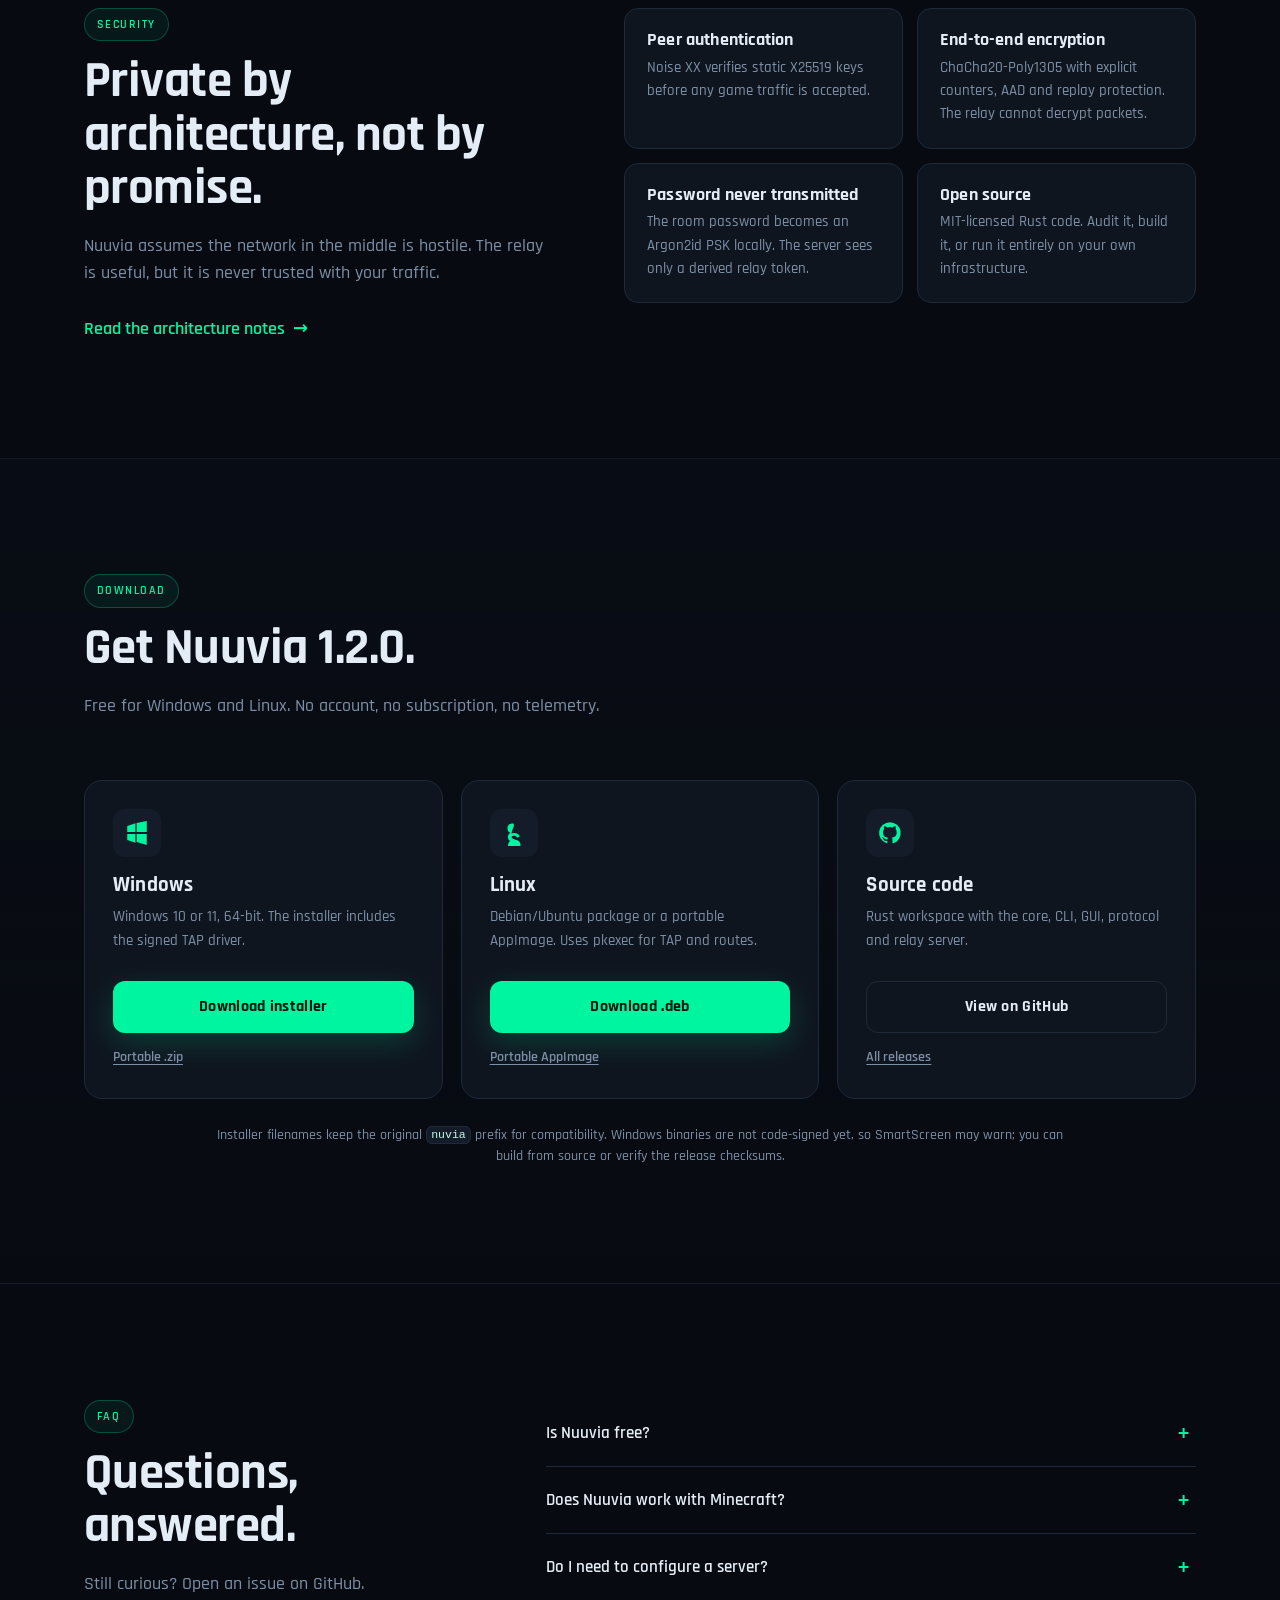
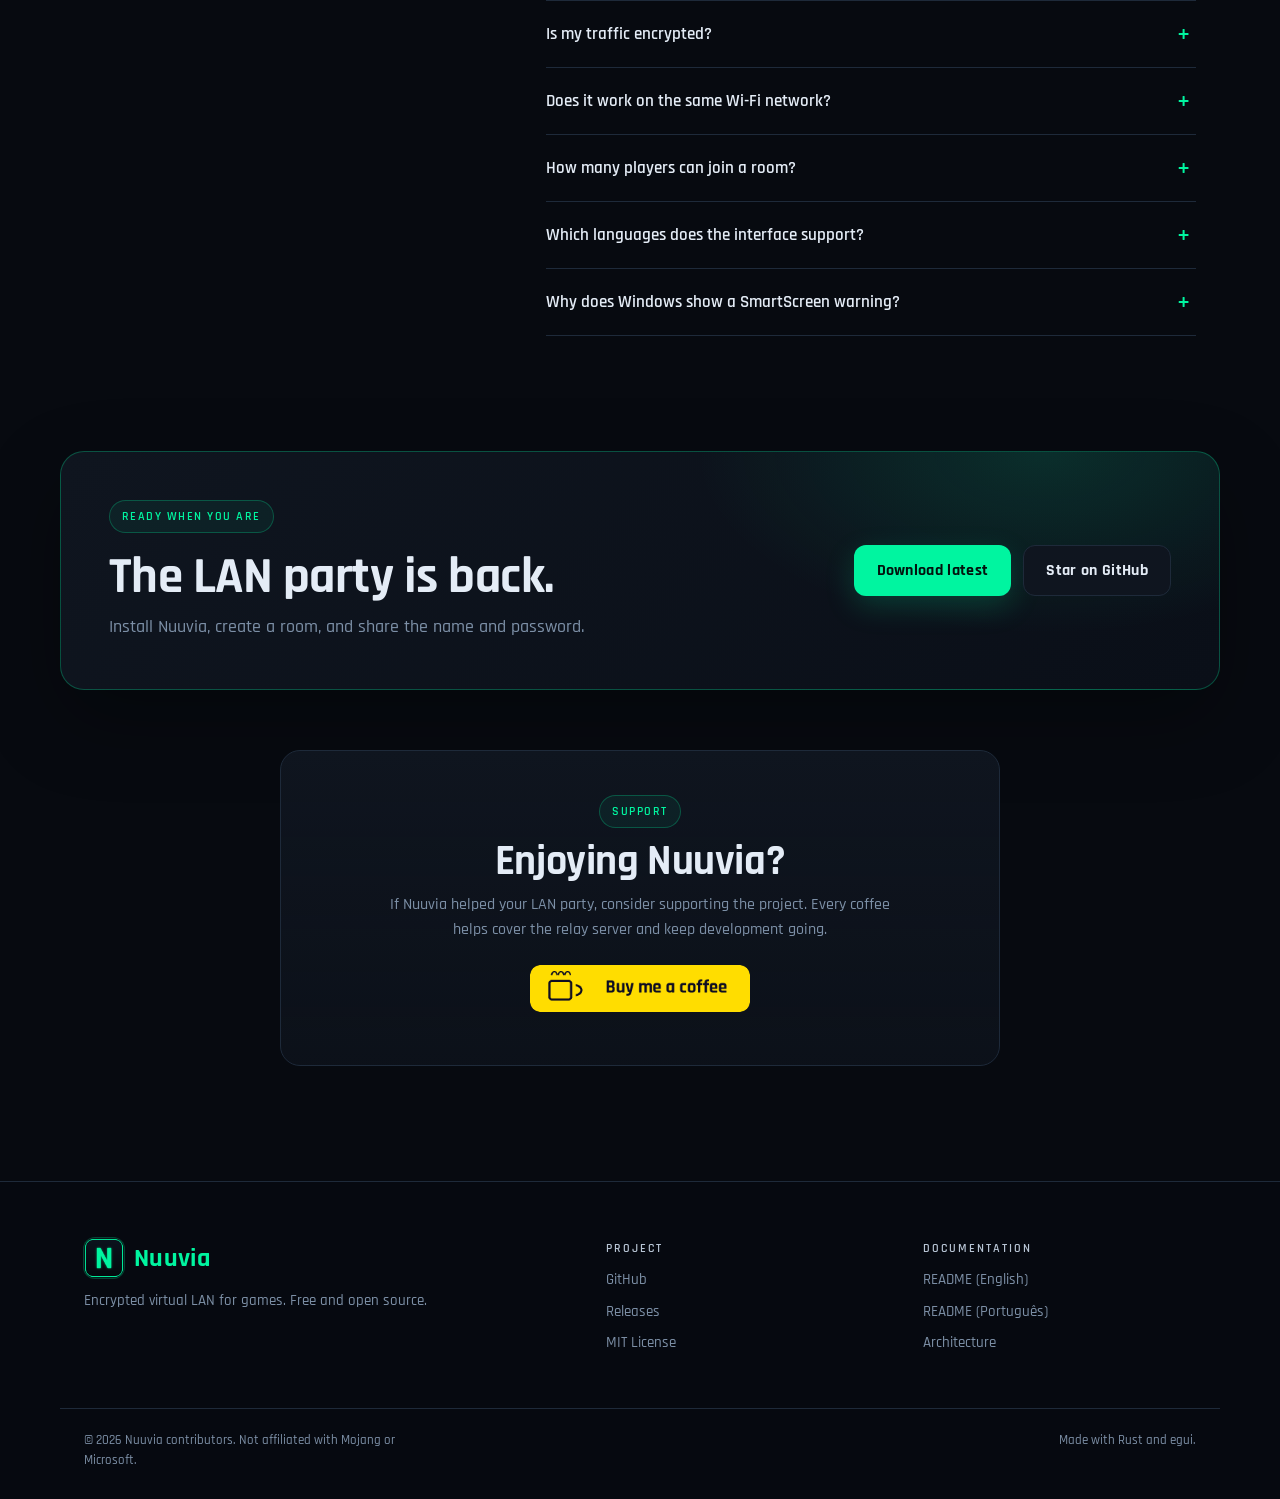
==== commit 0bf2aed9: "feat(site): add a dedicated support section" ====
--- a/docs/index.html
+++ b/docs/index.html
@@ -400,8 +400,17 @@
         <div class="cta-actions">
           <a class="btn btn-primary" href="https://github.com/cesarzxk/nuuvia-vpn/releases/latest" rel="noopener">Download latest</a>
           <a class="btn btn-secondary" href="https://github.com/cesarzxk/nuuvia-vpn" rel="noopener">Star on GitHub</a>
-          <a class="coffee-badge" href="https://buymeacoffee.com/cesarzxk" rel="noopener" aria-label="Buy me a coffee">
-            <img src="./assets/buy-me-a-coffee.png" width="220" height="47" alt="Buy me a coffee" loading="lazy" decoding="async">
+        </div>
+      </div>
+    </section>
+    <section class="support" id="support" aria-labelledby="support-title">
+      <div class="container">
+        <div class="support-inner reveal">
+          <p class="eyebrow">Support</p>
+          <h2 id="support-title">Enjoying Nuuvia?</h2>
+          <p>If Nuuvia helped your LAN party, consider supporting the project. Every coffee helps cover the relay server and keep development going.</p>
+          <a class="coffee-badge support-coffee" href="https://buymeacoffee.com/cesarzxk" rel="noopener" aria-label="Buy me a coffee">
+            <img src="./assets/buy-me-a-coffee.png" width="260" height="55" alt="Buy me a coffee" loading="lazy" decoding="async">
           </a>
         </div>
       </div>
@@ -416,9 +425,6 @@
           <span class="brand-name">Nuuvia</span>
         </a>
         <p>Encrypted virtual LAN for games. Free and open source.</p>
-        <a class="coffee-badge footer-coffee" href="https://buymeacoffee.com/cesarzxk" rel="noopener" aria-label="Buy me a coffee">
-          <img src="./assets/buy-me-a-coffee.png" width="220" height="47" alt="Buy me a coffee" loading="lazy" decoding="async">
-        </a>
       </div>
       <nav aria-label="Project links">
         <h2>Project</h2>
--- a/docs/styles.css
+++ b/docs/styles.css
@@ -420,8 +420,38 @@
   box-shadow: 0 12px 28px rgba(255, 221, 0, 0.16);
 }
 
-.footer-coffee {
-  margin-top: 18px;
+.support {
+  padding: 32px 0 clamp(70px, 9vw, 120px);
+}
+
+.support-inner {
+  max-width: 720px;
+  margin: 0 auto;
+  padding: clamp(28px, 5vw, 44px);
+  border: 1px solid var(--border);
+  border-radius: 20px;
+  background: linear-gradient(180deg, var(--card), rgba(15, 21, 31, 0.65));
+  text-align: center;
+}
+
+.support-inner .eyebrow {
+  margin-bottom: 12px;
+}
+
+.support-inner h2 {
+  margin-bottom: 10px;
+  font-size: clamp(1.8rem, 3.5vw, 2.6rem);
+}
+
+.support-inner p:not(.eyebrow) {
+  max-width: 520px;
+  margin: 0 auto 22px;
+  color: var(--muted);
+  font-size: 1rem;
+}
+
+.support-coffee {
+  margin: 0 auto;
 }
 
 .hero-points {
@@ -865,7 +895,7 @@
 
 /* CTA */
 .cta-band {
-  padding: 0 0 clamp(70px, 9vw, 120px);
+  padding: 0 0 28px;
 }
 
 .cta-inner {
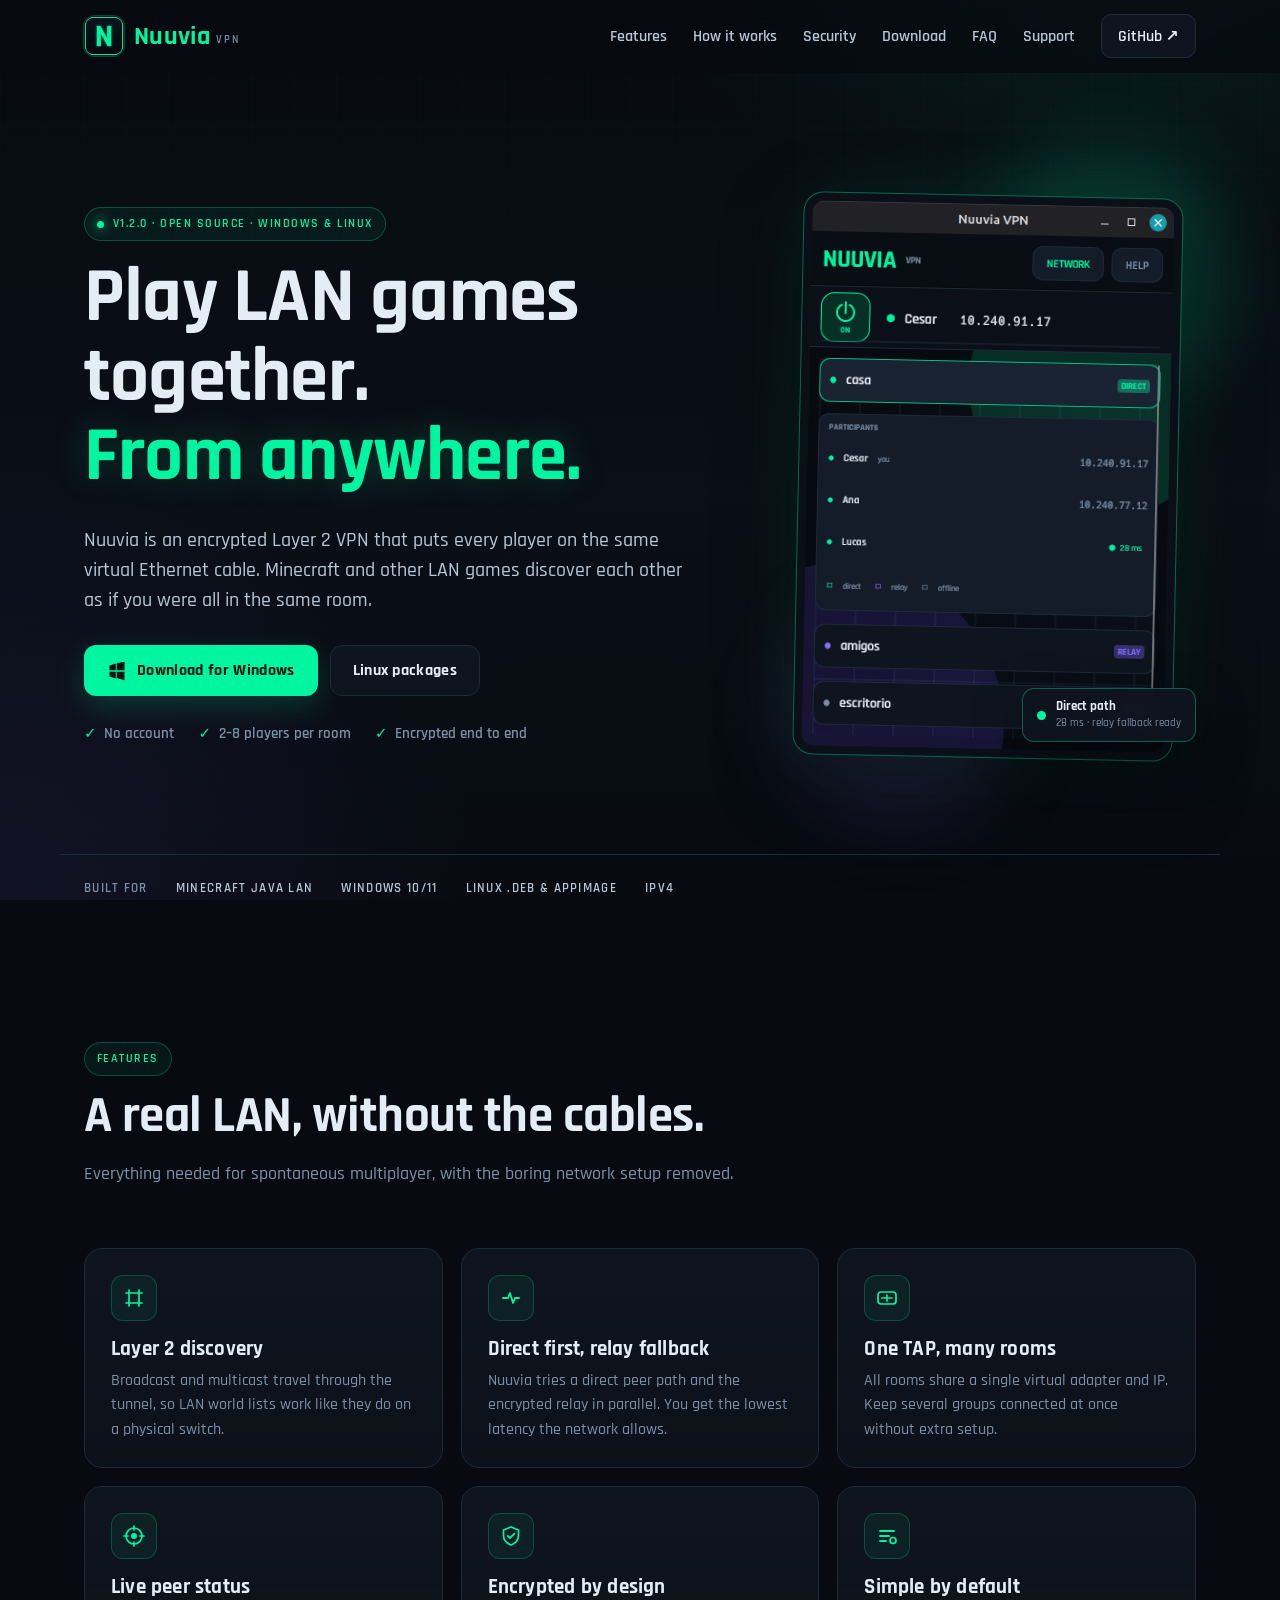
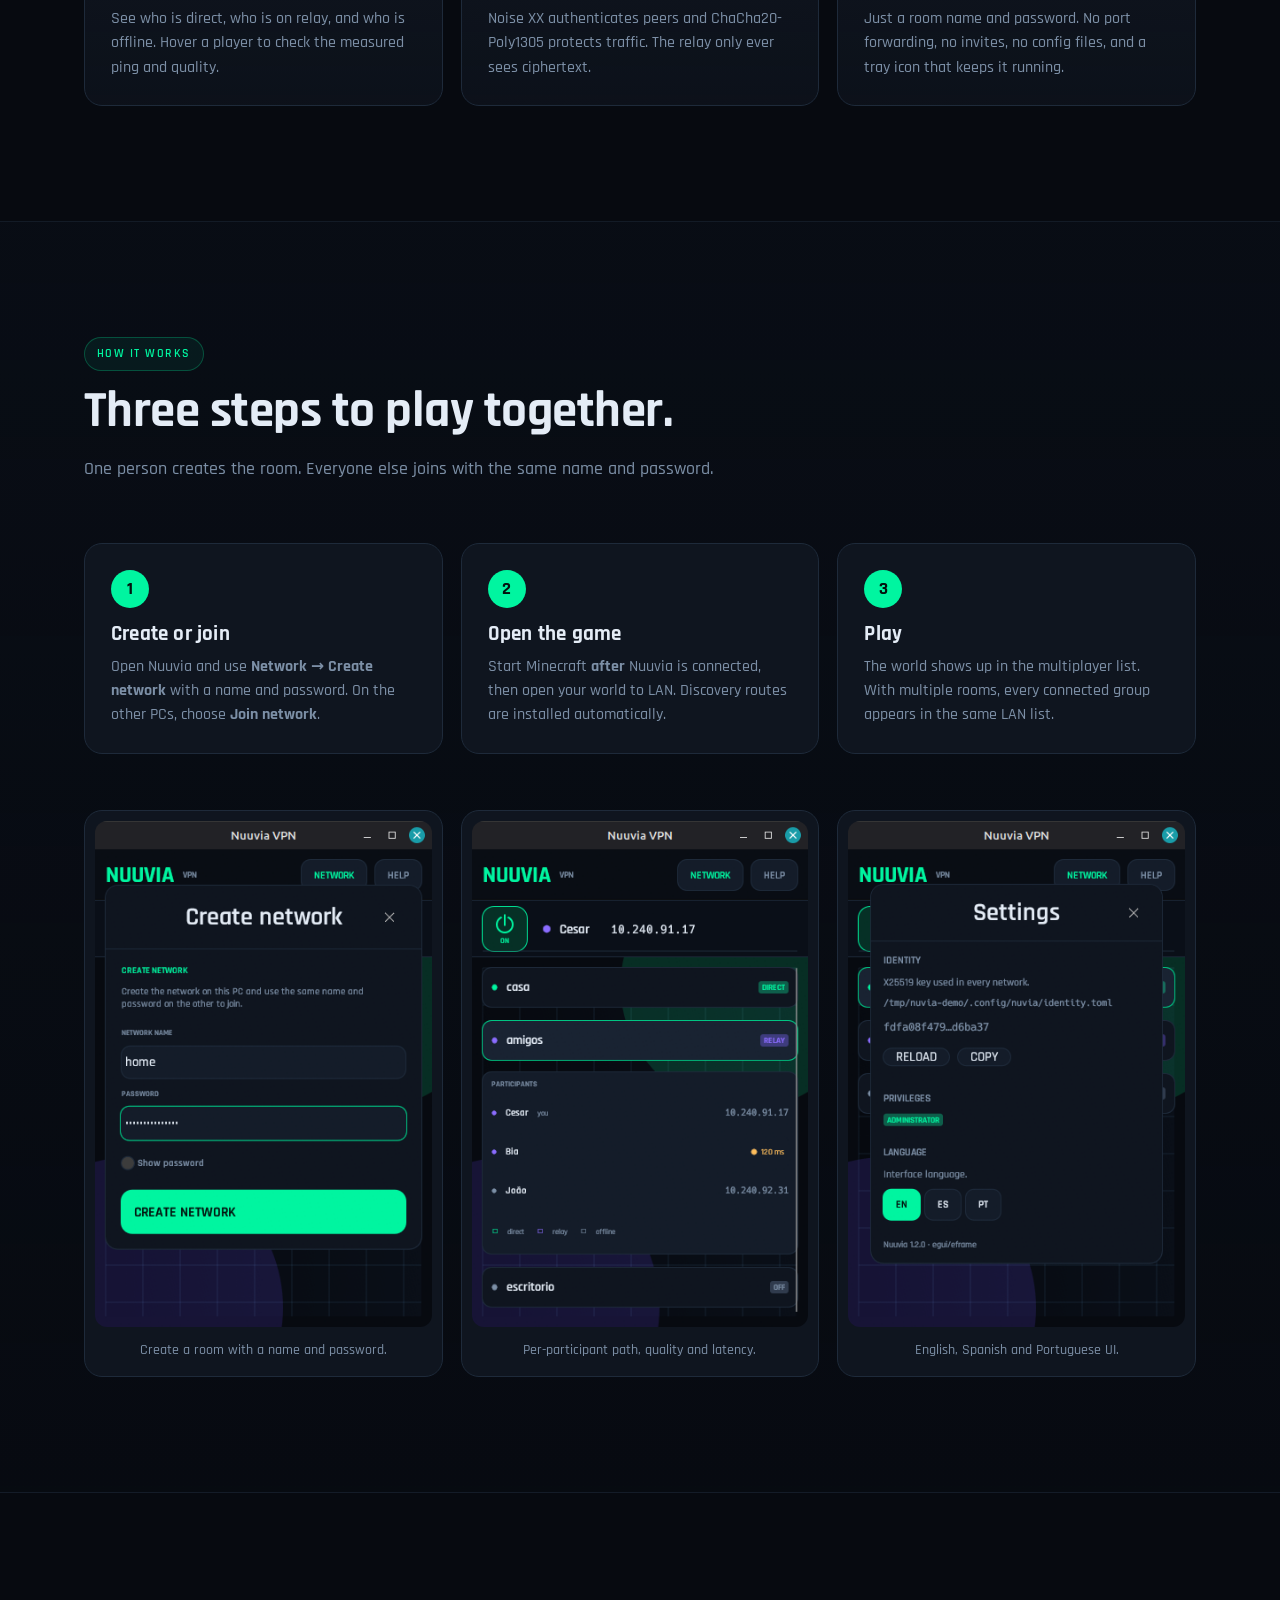
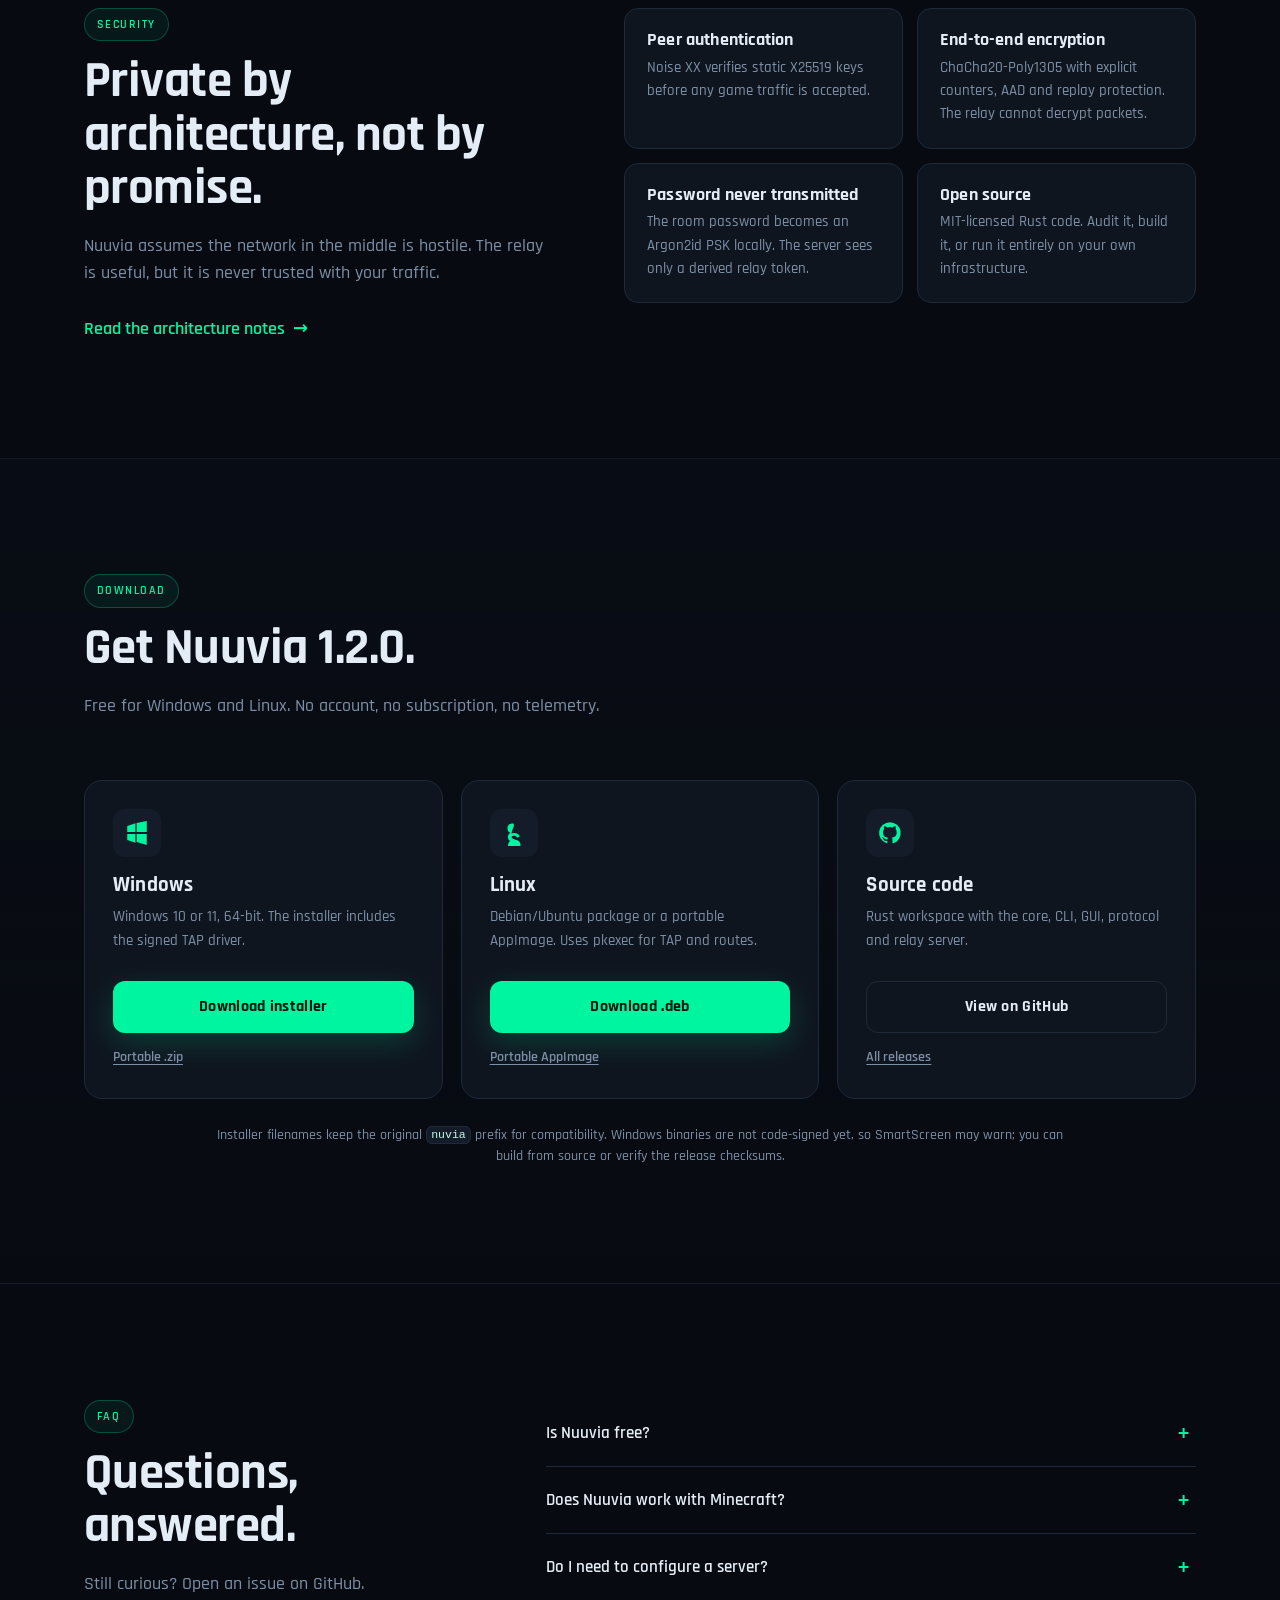
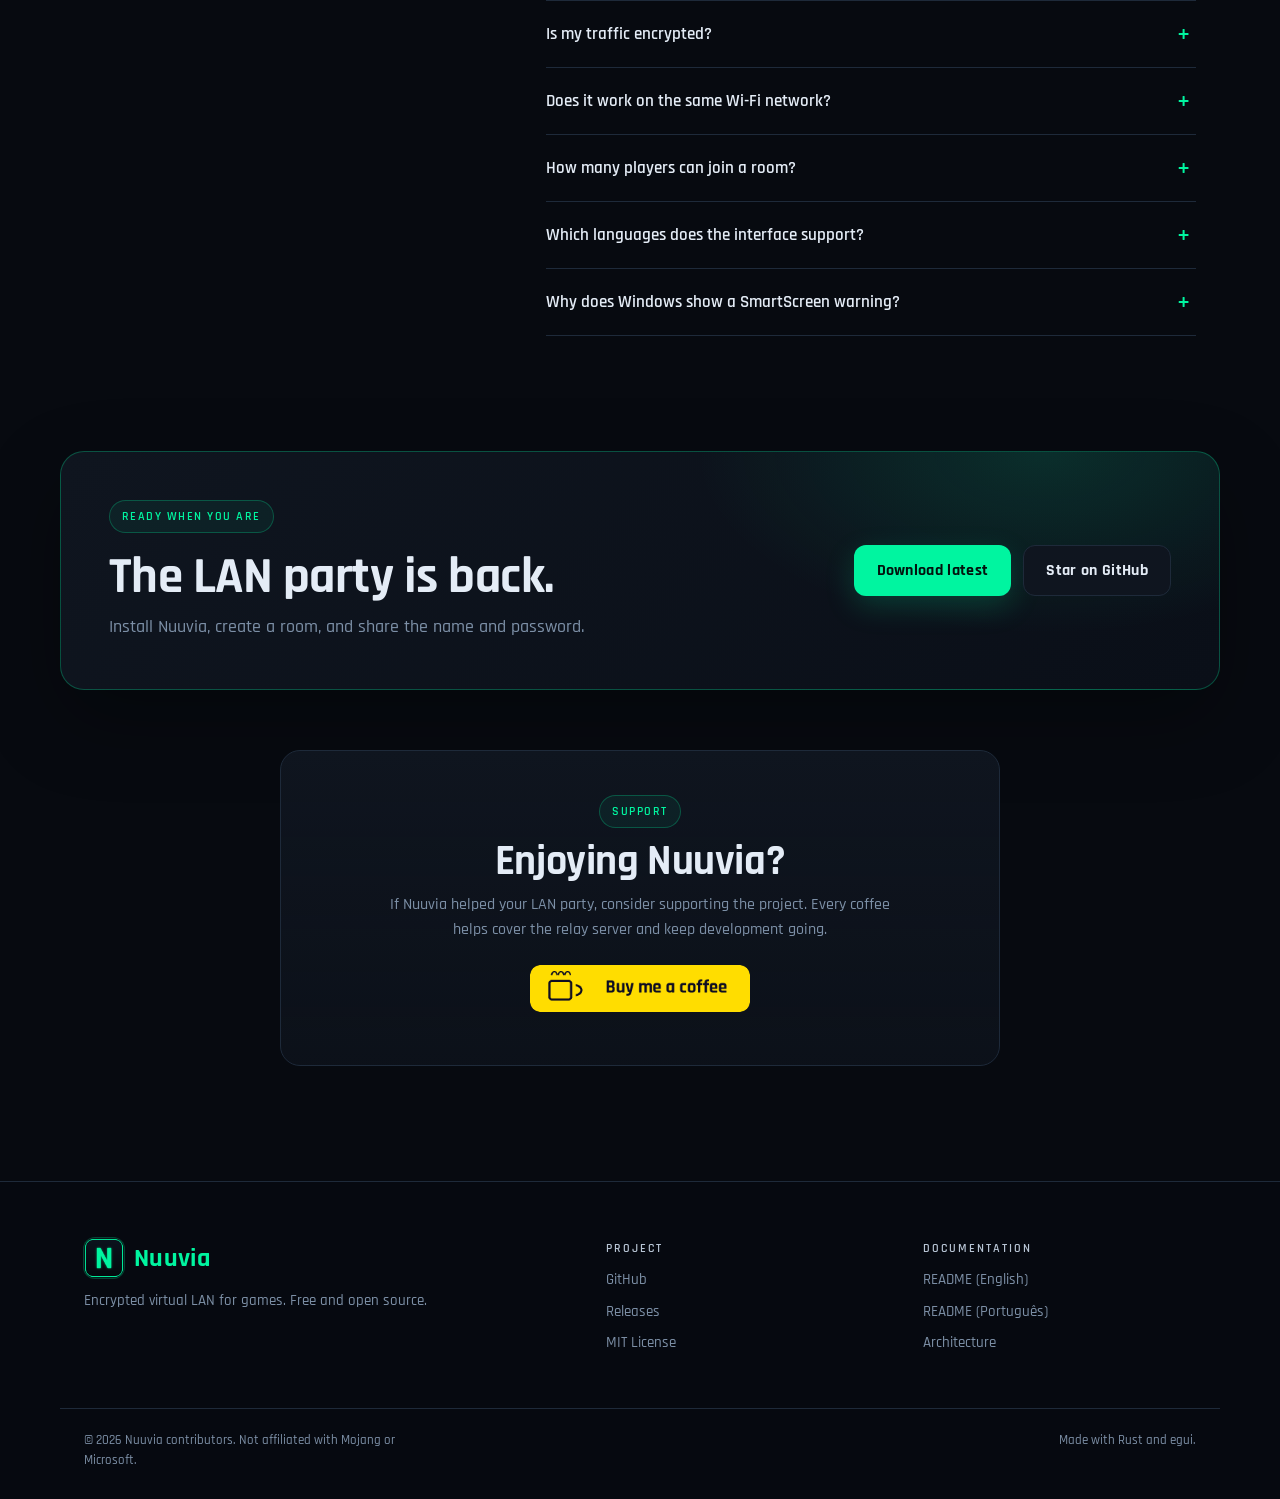
==== commit ce5b4362: "feat(site): link support section from the header" ====
--- a/docs/index.html
+++ b/docs/index.html
@@ -152,6 +152,7 @@
         <a href="#security">Security</a>
         <a href="#download">Download</a>
         <a href="#faq">FAQ</a>
+        <a href="#support">Support</a>
         <a class="nav-github" href="https://github.com/cesarzxk/nuuvia-vpn" rel="noopener">GitHub <span aria-hidden="true">↗</span></a>
       </nav>
     </div>
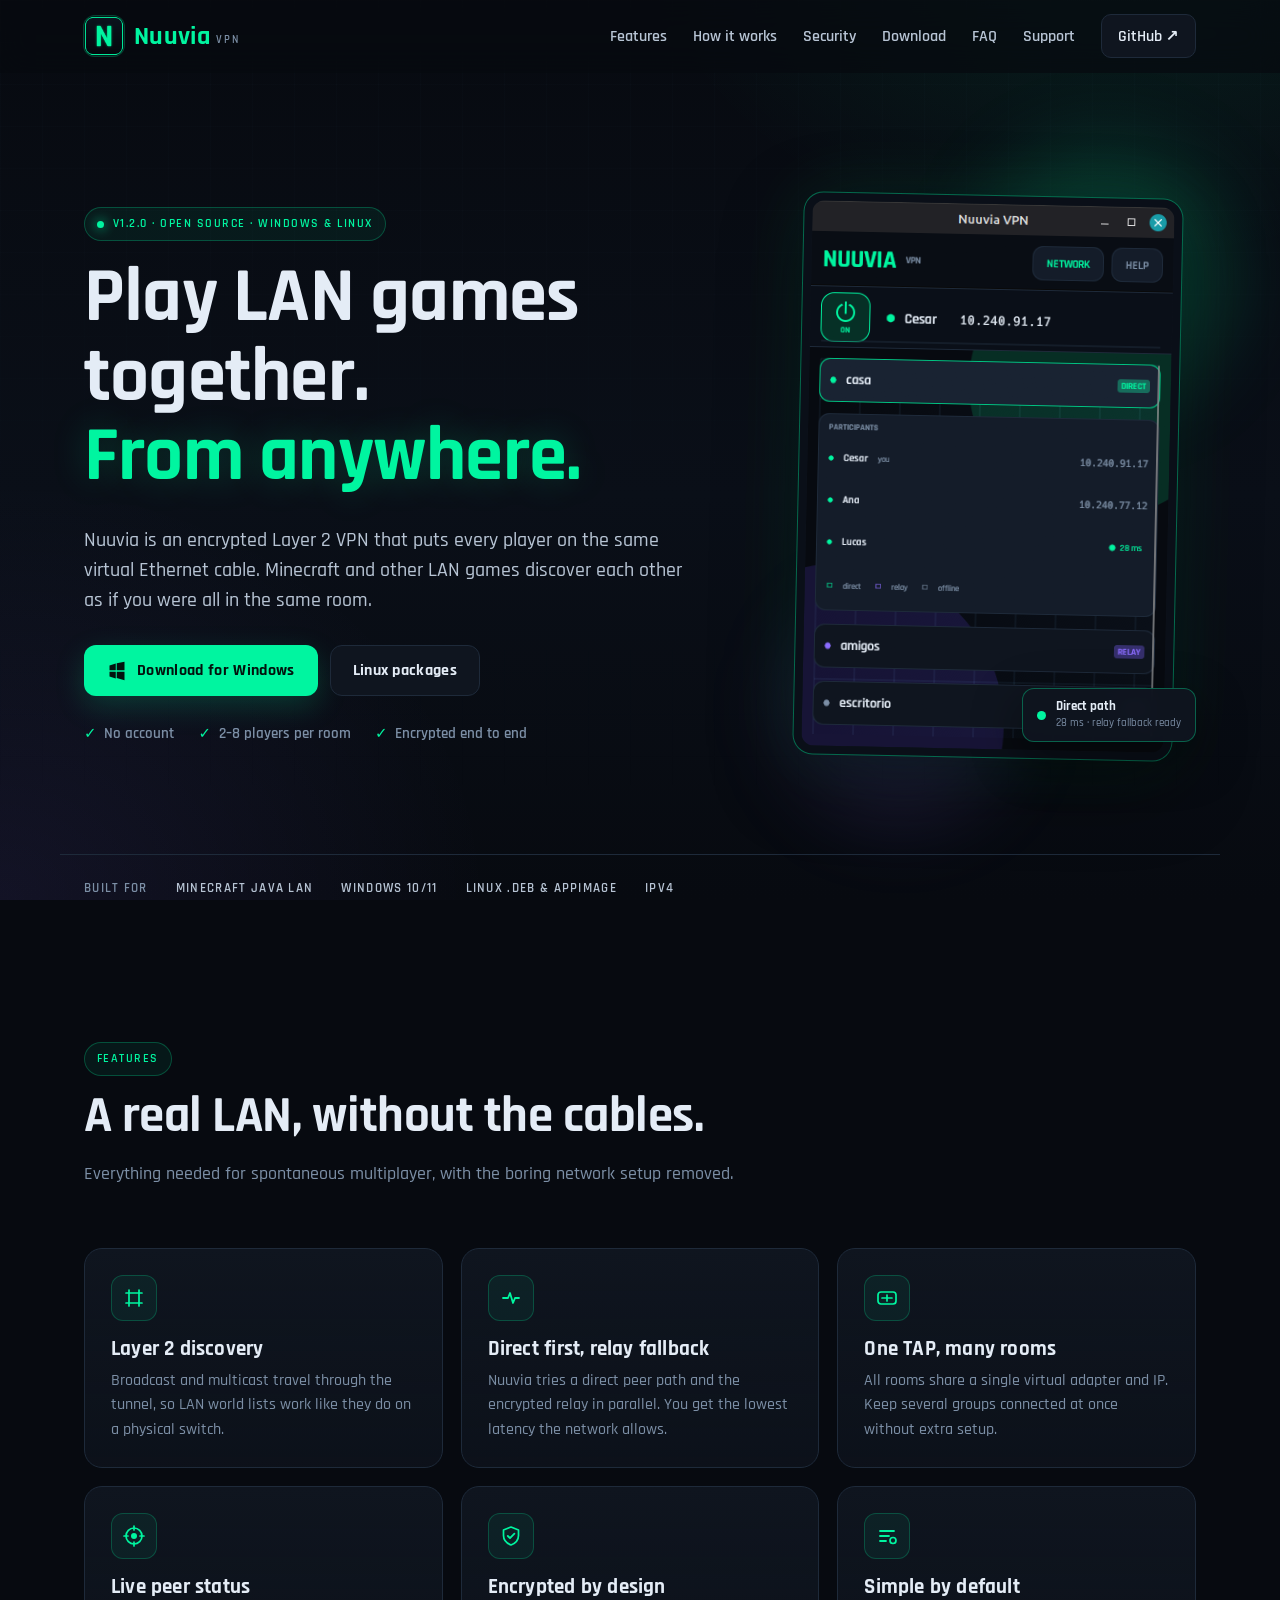
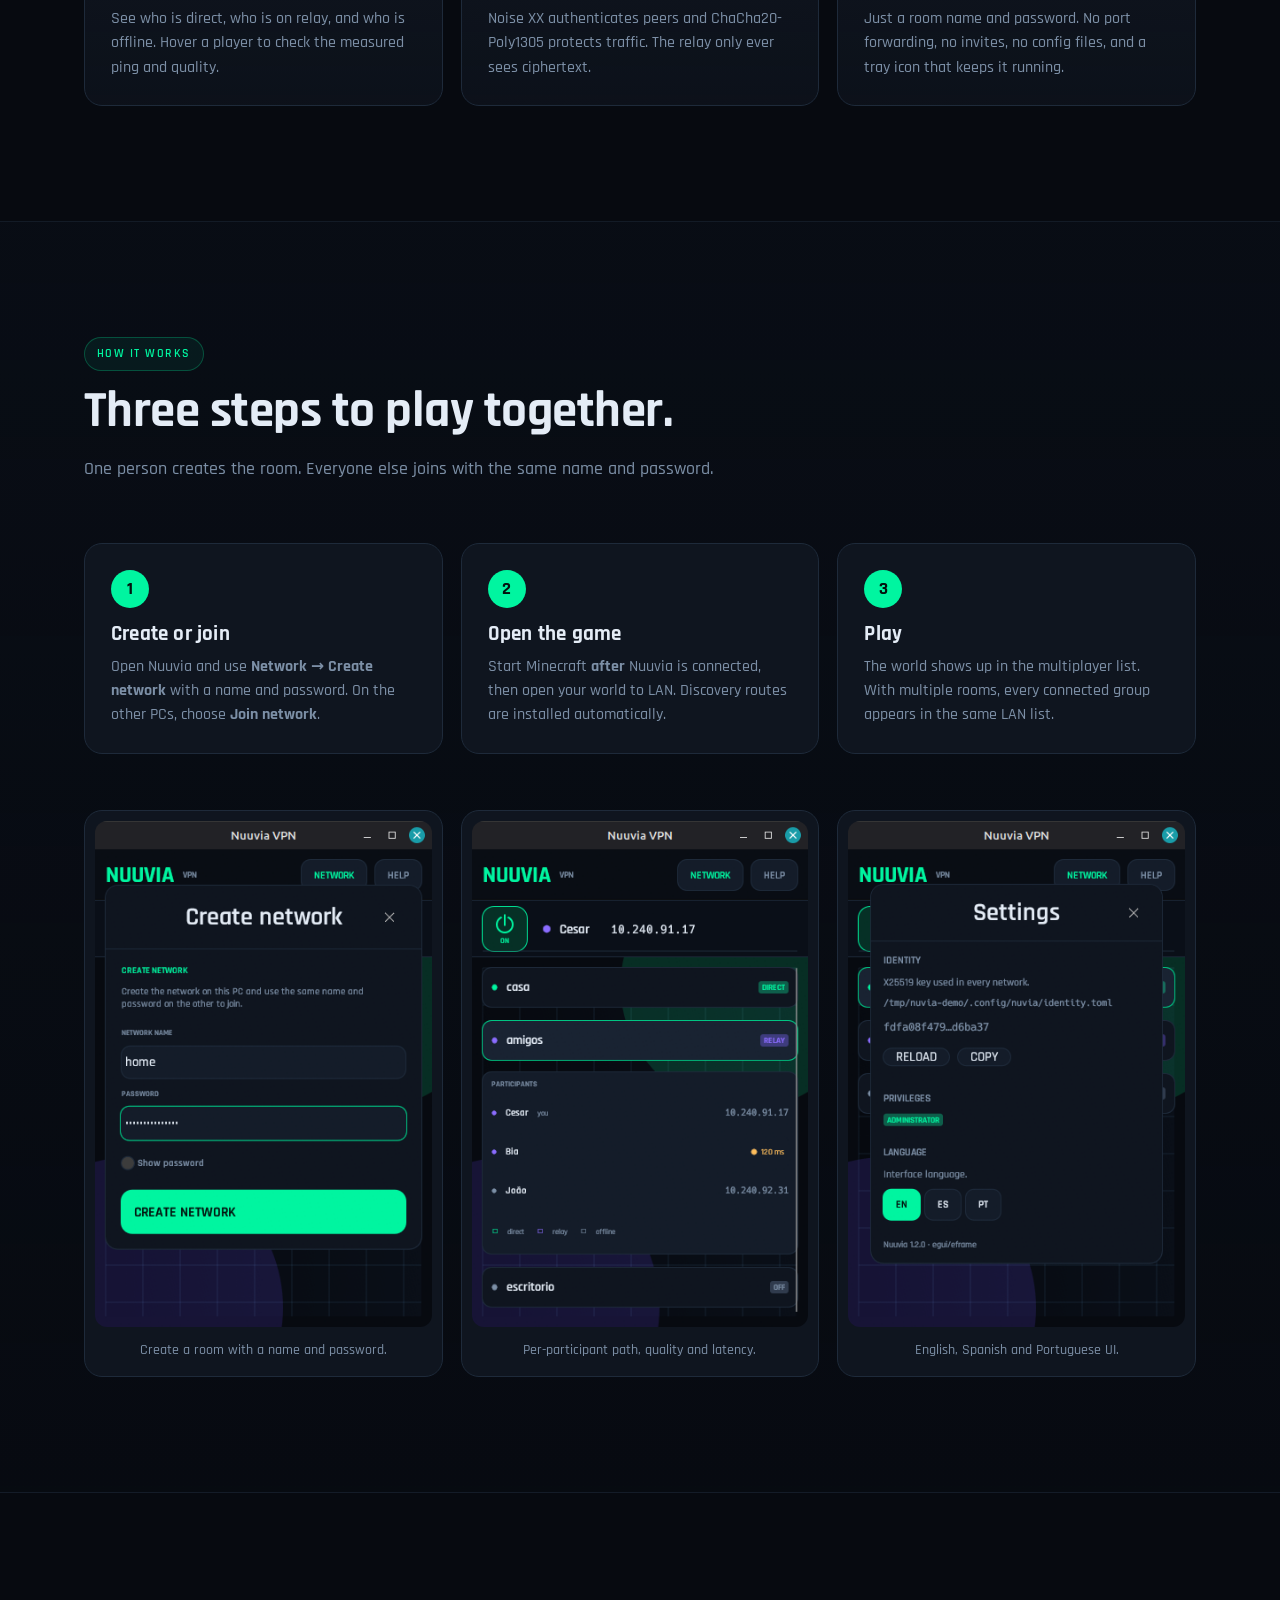
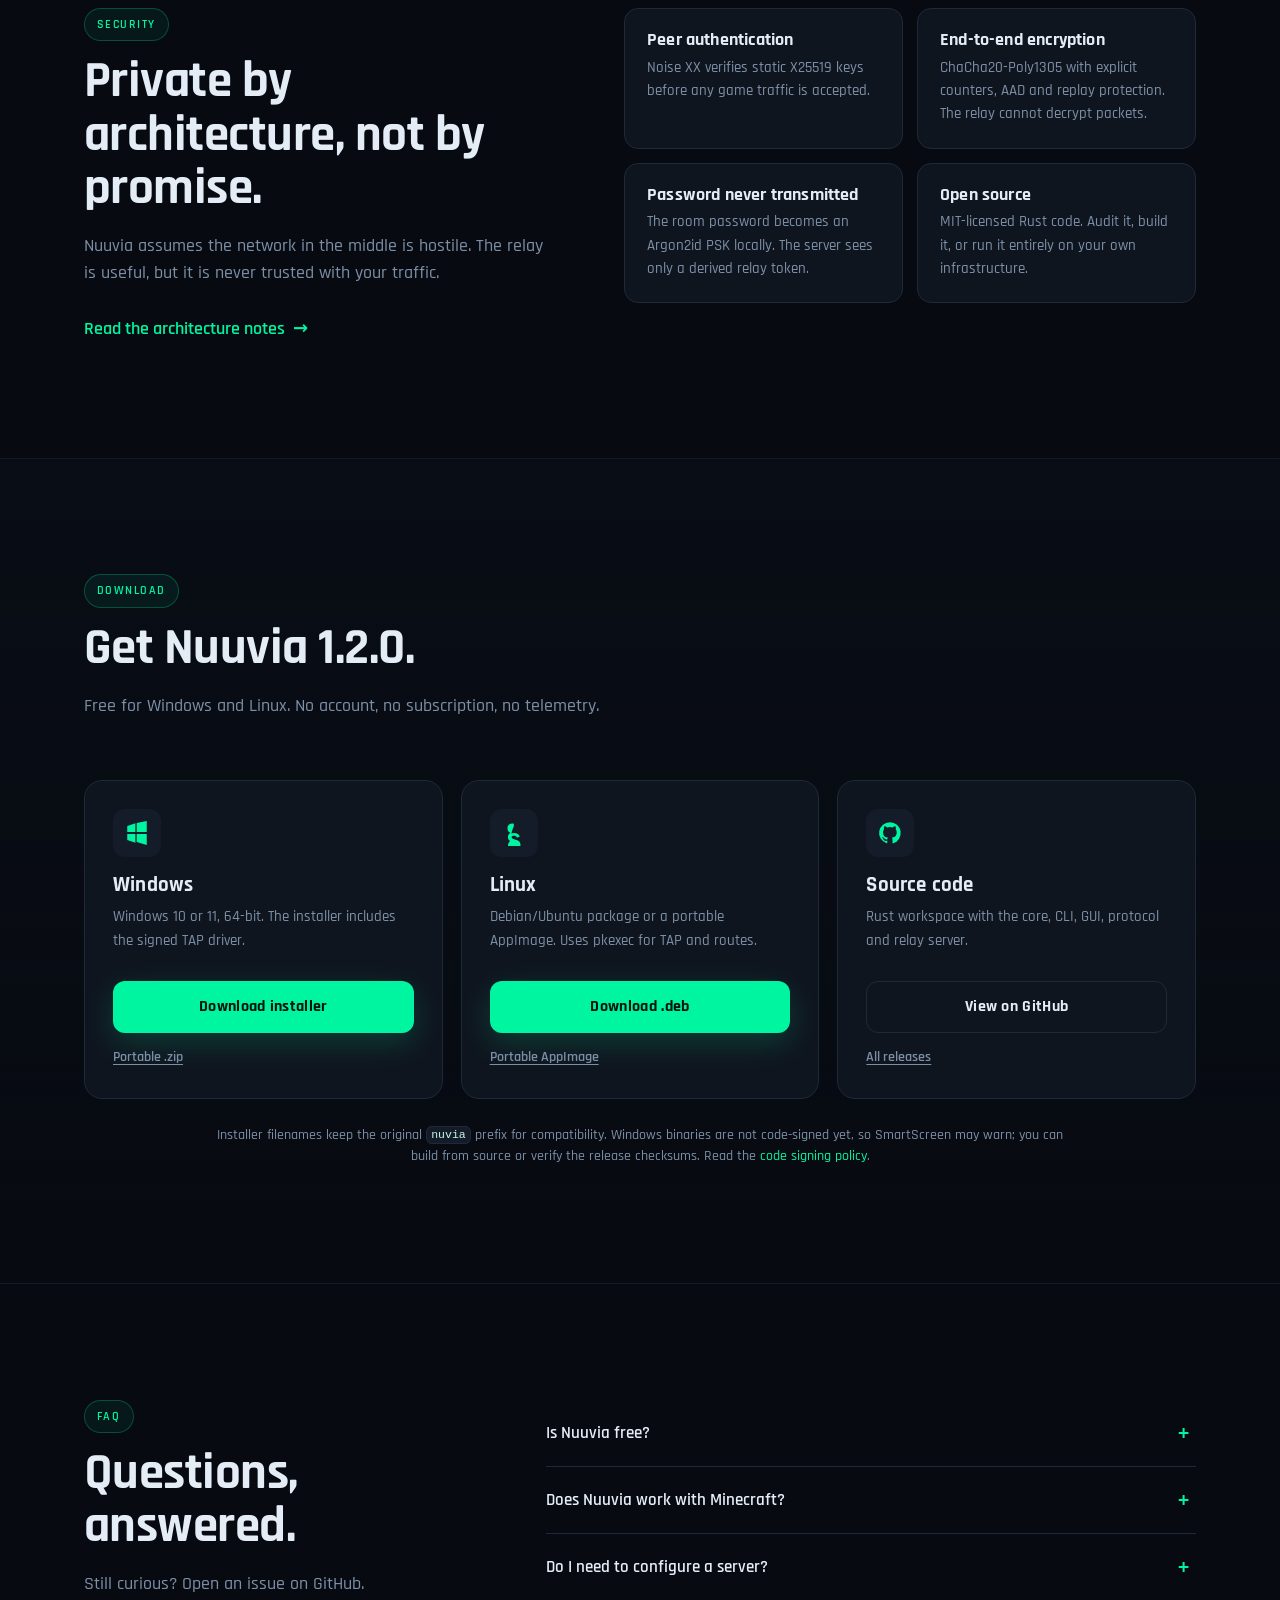
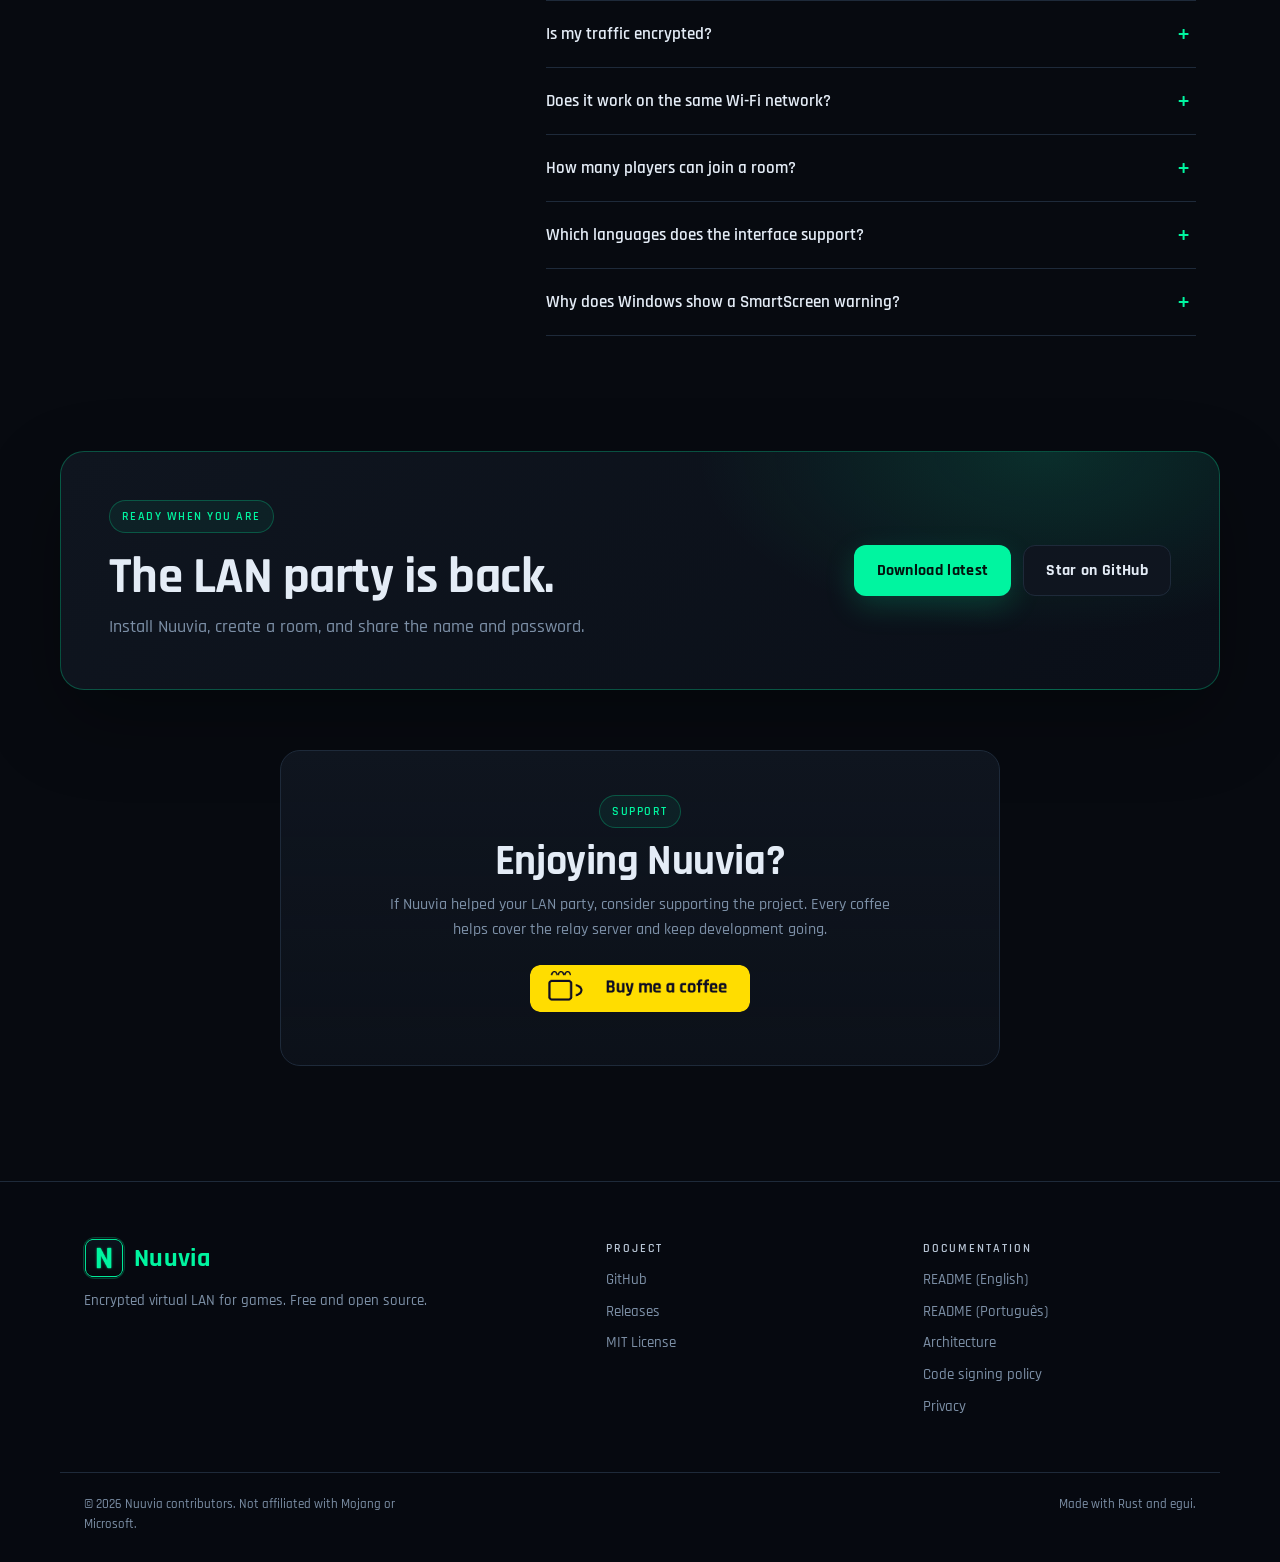
==== commit 9d957edc: "docs(site): link code signing and privacy policies" ====
--- a/docs/index.html
+++ b/docs/index.html
@@ -343,7 +343,7 @@
             <a class="mini-link" href="https://github.com/cesarzxk/nuuvia-vpn/releases" rel="noopener">All releases</a>
           </article>
         </div>
-        <p class="download-note">Installer filenames keep the original <code>nuvia</code> prefix for compatibility. Windows binaries are not code-signed yet, so SmartScreen may warn; you can build from source or verify the release checksums.</p>
+        <p class="download-note">Installer filenames keep the original <code>nuvia</code> prefix for compatibility. Windows binaries are not code-signed yet, so SmartScreen may warn; you can build from source or verify the release checksums. Read the <a href="https://github.com/cesarzxk/nuuvia-vpn/blob/main/CODE_SIGNING.md" rel="noopener">code signing policy</a>.</p>
       </div>
     </section>
 
@@ -438,6 +438,8 @@
         <a href="https://github.com/cesarzxk/nuuvia-vpn#readme" rel="noopener">README (English)</a>
         <a href="https://github.com/cesarzxk/nuuvia-vpn/blob/main/README.pt-BR.md" rel="noopener">README (Português)</a>
         <a href="https://github.com/cesarzxk/nuuvia-vpn/blob/main/docs/architecture.md" rel="noopener">Architecture</a>
+        <a href="https://github.com/cesarzxk/nuuvia-vpn/blob/main/CODE_SIGNING.md" rel="noopener">Code signing policy</a>
+        <a href="https://github.com/cesarzxk/nuuvia-vpn/blob/main/PRIVACY.md" rel="noopener">Privacy</a>
       </nav>
     </div>
     <div class="container footer-bottom">
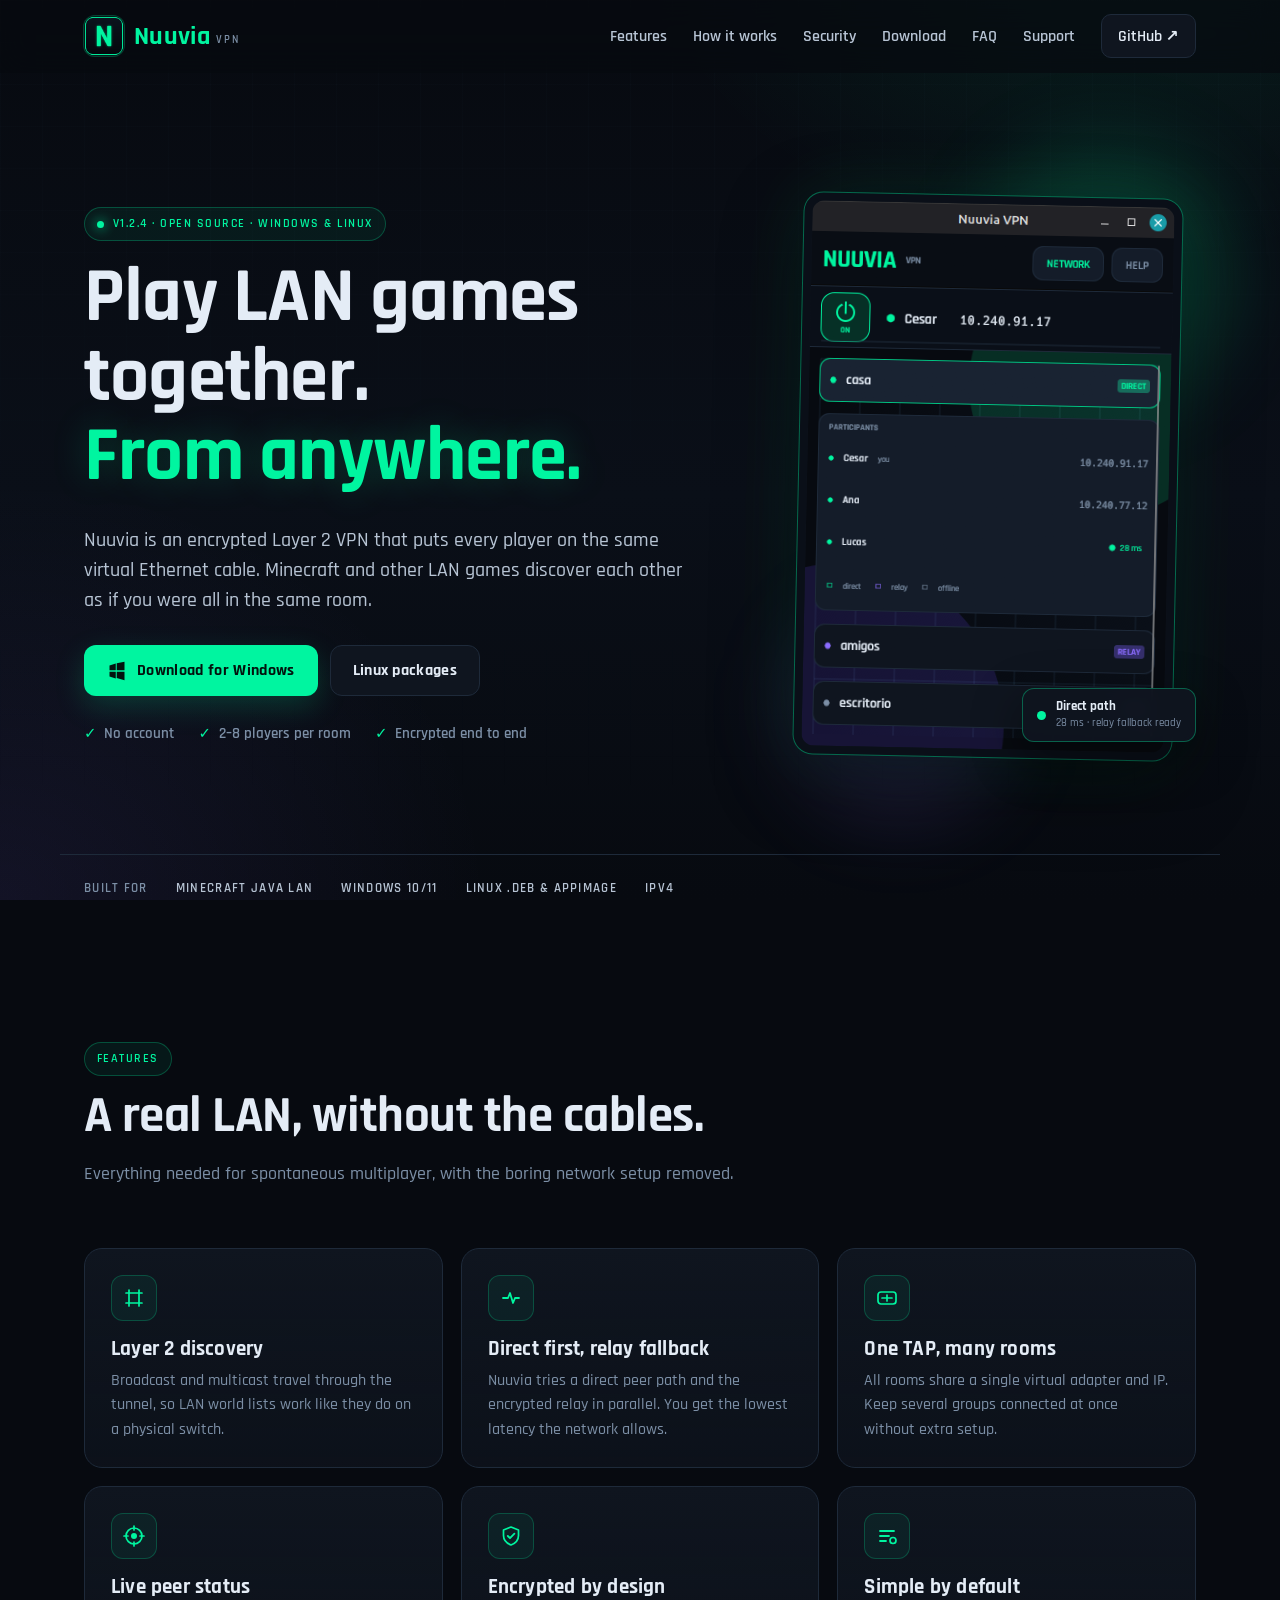
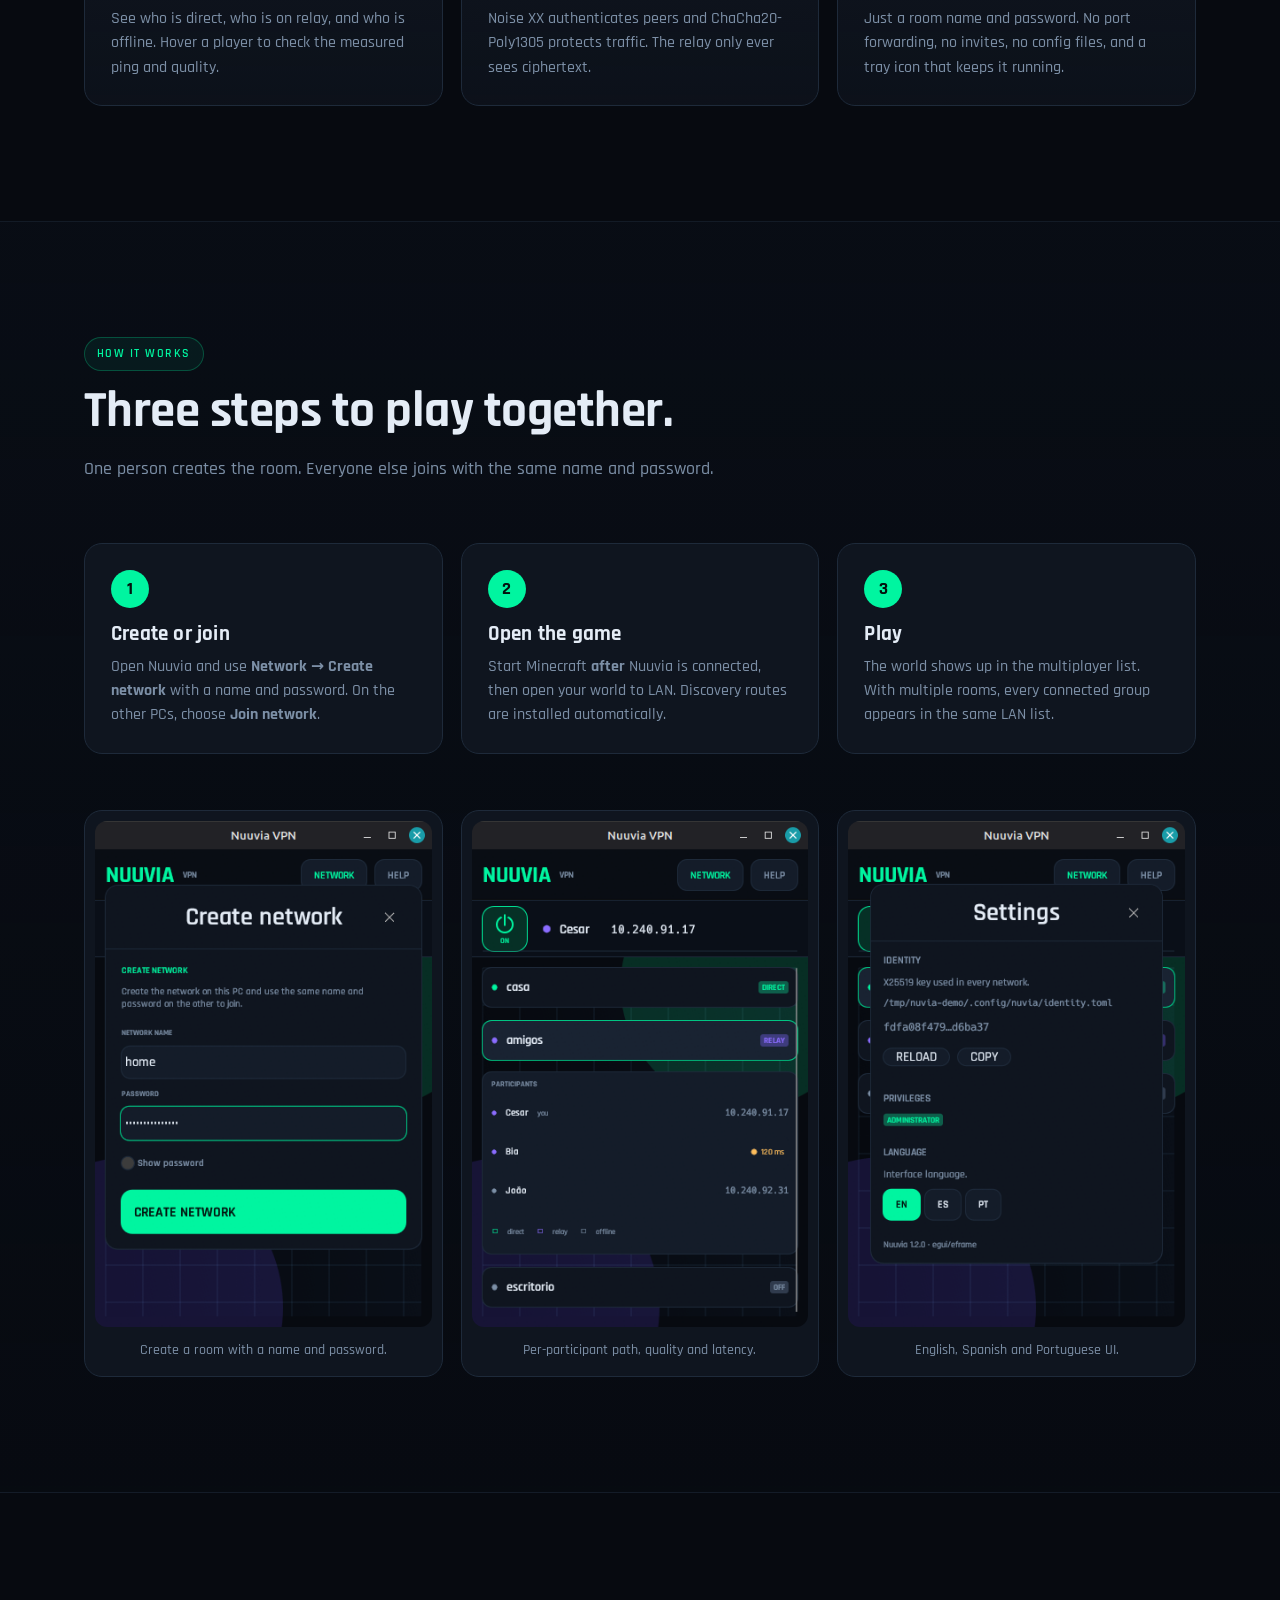
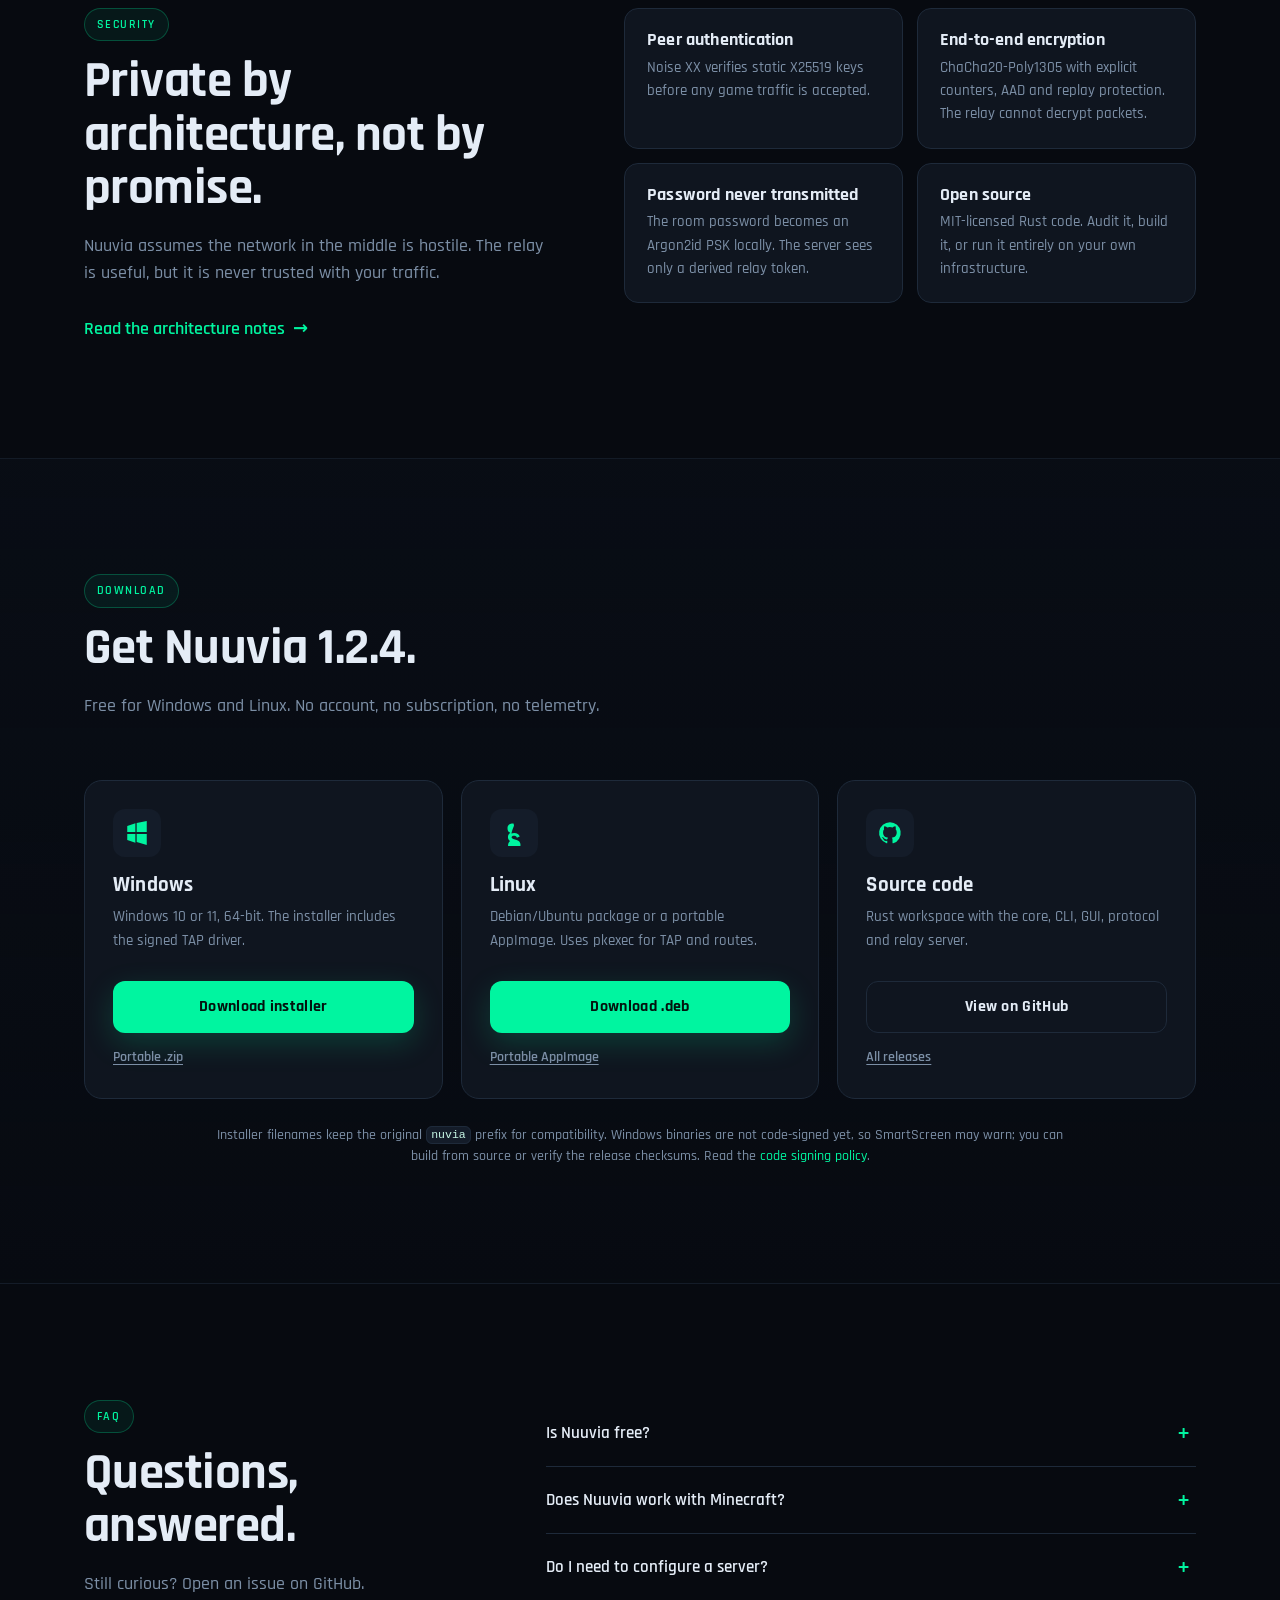
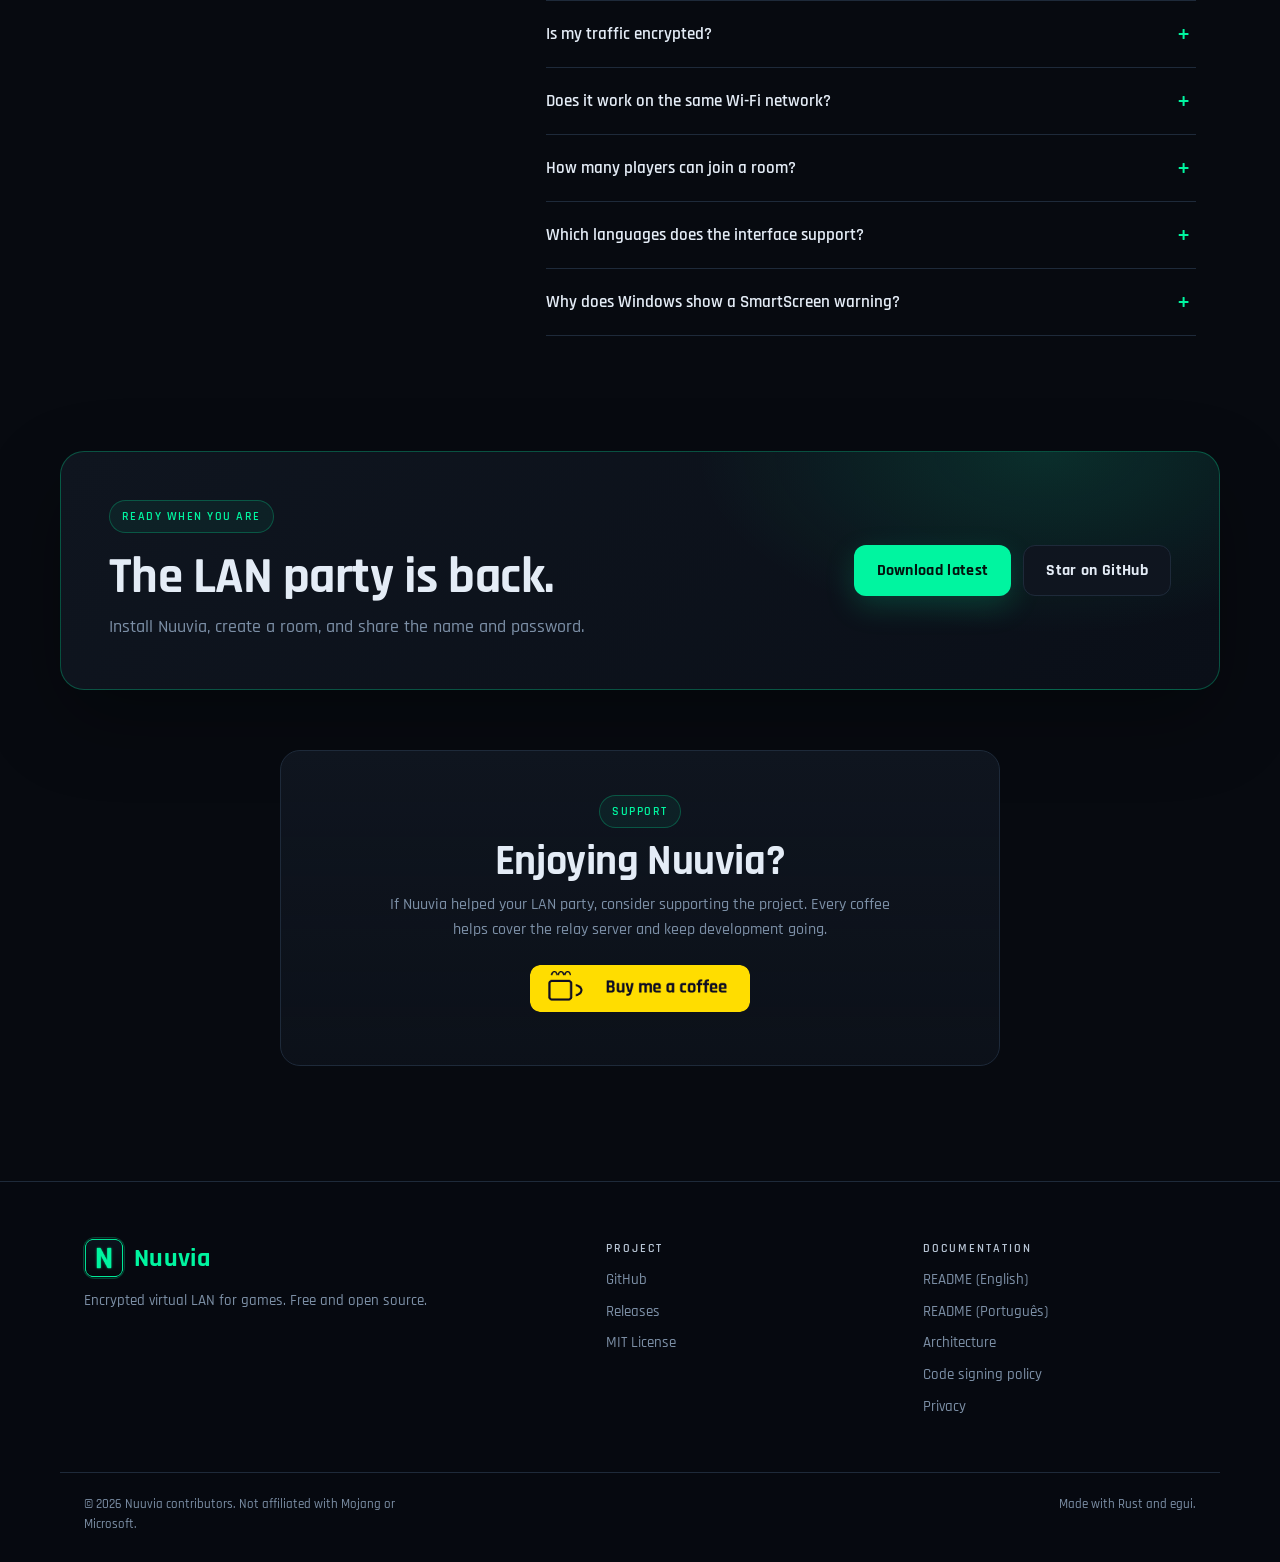
==== commit 0f97db02: "docs(site): update downloads for 1.2.4" ====
--- a/docs/index.html
+++ b/docs/index.html
@@ -66,7 +66,7 @@
         "applicationCategory": "NetworkApplication",
         "applicationSubCategory": "VPN",
         "operatingSystem": "Windows 10, Windows 11, Linux",
-        "softwareVersion": "1.2.0",
+        "softwareVersion": "1.2.4",
         "downloadUrl": "https://github.com/cesarzxk/nuuvia-vpn/releases/latest",
         "codeRepository": "https://github.com/cesarzxk/nuuvia-vpn",
         "license": "https://opensource.org/license/mit",
@@ -162,11 +162,11 @@
     <section class="hero" aria-labelledby="hero-title">
       <div class="container hero-grid">
         <div class="hero-copy reveal">
-          <p class="eyebrow"><span class="dot"></span> v1.2.0 · Open source · Windows &amp; Linux</p>
+          <p class="eyebrow"><span class="dot"></span> v1.2.4 · Open source · Windows &amp; Linux</p>
           <h1 id="hero-title">Play LAN games together. <span>From anywhere.</span></h1>
           <p class="lead">Nuuvia is an encrypted Layer 2 VPN that puts every player on the same virtual Ethernet cable. Minecraft and other LAN games discover each other as if you were all in the same room.</p>
           <div class="hero-actions">
-            <a class="btn btn-primary" href="https://github.com/cesarzxk/nuuvia-vpn/releases/download/v1.2.0/nuvia-setup-x86_64.exe" rel="noopener">
+            <a class="btn btn-primary" href="https://github.com/cesarzxk/nuuvia-vpn/releases/download/v1.2.4/nuvia-setup-x86_64.exe" rel="noopener">
               <svg aria-hidden="true" viewBox="0 0 24 24" width="20" height="20"><path d="M3 5.5 10.5 3v8H3V5.5Zm0 13L10.5 21v-8H3v5.5ZM11.7 2.7 21 1v10H11.7V2.7Zm0 17.6L21 23V13H11.7v7.3Z" fill="currentColor"/></svg>
               Download for Windows
             </a>
@@ -317,7 +317,7 @@
       <div class="container">
         <div class="section-head reveal">
           <p class="eyebrow">Download</p>
-          <h2 id="download-title">Get Nuuvia 1.2.0.</h2>
+          <h2 id="download-title">Get Nuuvia 1.2.4.</h2>
           <p>Free for Windows and Linux. No account, no subscription, no telemetry.</p>
         </div>
         <div class="download-grid">
@@ -325,15 +325,15 @@
             <div class="os-icon" aria-hidden="true"><svg viewBox="0 0 24 24"><path d="M3 5.5 10.5 3v8H3V5.5Zm0 13L10.5 21v-8H3v5.5ZM11.7 2.7 21 1v10H11.7V2.7Zm0 17.6L21 23V13H11.7v7.3Z" fill="currentColor"/></svg></div>
             <h3>Windows</h3>
             <p>Windows 10 or 11, 64-bit. The installer includes the signed TAP driver.</p>
-            <a class="btn btn-primary" href="https://github.com/cesarzxk/nuuvia-vpn/releases/download/v1.2.0/nuvia-setup-x86_64.exe" rel="noopener">Download installer</a>
-            <a class="mini-link" href="https://github.com/cesarzxk/nuuvia-vpn/releases/download/v1.2.0/nuvia-windows-x86_64.zip" rel="noopener">Portable .zip</a>
+            <a class="btn btn-primary" href="https://github.com/cesarzxk/nuuvia-vpn/releases/download/v1.2.4/nuvia-setup-x86_64.exe" rel="noopener">Download installer</a>
+            <a class="mini-link" href="https://github.com/cesarzxk/nuuvia-vpn/releases/download/v1.2.4/nuvia-windows-x86_64.zip" rel="noopener">Portable .zip</a>
           </article>
           <article class="download-card reveal">
             <div class="os-icon" aria-hidden="true"><svg viewBox="0 0 24 24"><path d="M12 3c-4.4 0-6 1.7-6 4.5 0 2 .8 3.4 2.6 4.5-1.5.8-2.2 2-2.2 3.7 0 1.7.7 2.9 2.1 3.7-1.3.9-2 2.3-2 4.1 0 2.7 2.2 4 5.5 4 3.7 0 6-1.6 6-4.7 0-2.2-1.2-3.7-3.6-4.4l-3.1-.9c-1-.3-1.5-.8-1.5-1.5 0-.9.8-1.5 2.1-1.5 1.5 0 2.4.6 2.8 1.8l2.6-1.1c-.7-2-2.4-3.2-5.1-3.2-1 0-1.9.2-2.6.5C10.9 7 12 6 12 4.8c0-.7-.3-1.2-.8-1.6-.1 0-.4-.2.8-.2Z" fill="currentColor"/></svg></div>
             <h3>Linux</h3>
             <p>Debian/Ubuntu package or a portable AppImage. Uses pkexec for TAP and routes.</p>
-            <a class="btn btn-primary" href="https://github.com/cesarzxk/nuuvia-vpn/releases/download/v1.2.0/nuvia_1.2.0_amd64.deb" rel="noopener">Download .deb</a>
-            <a class="mini-link" href="https://github.com/cesarzxk/nuuvia-vpn/releases/download/v1.2.0/nuvia-1.2.0-x86_64.AppImage" rel="noopener">Portable AppImage</a>
+            <a class="btn btn-primary" href="https://github.com/cesarzxk/nuuvia-vpn/releases/download/v1.2.4/nuvia_1.2.4_amd64.deb" rel="noopener">Download .deb</a>
+            <a class="mini-link" href="https://github.com/cesarzxk/nuuvia-vpn/releases/download/v1.2.4/nuvia-1.2.4-x86_64.AppImage" rel="noopener">Portable AppImage</a>
           </article>
           <article class="download-card reveal">
             <div class="os-icon" aria-hidden="true"><svg viewBox="0 0 24 24"><path d="M12 2a10 10 0 0 0-3.2 19.5c.5.1.7-.2.7-.5v-1.8c-2.8.6-3.4-1.2-3.4-1.2-.5-1.2-1.1-1.5-1.1-1.5-.9-.6.1-.6.1-.6 1 .1 1.5 1 1.5 1 .9 1.5 2.3 1.1 2.9.8.1-.6.4-1.1.7-1.4-2.2-.3-4.6-1.1-4.6-5 0-1.1.4-2 1-2.7-.1-.3-.4-1.3.1-2.7 0 0 .8-.3 2.7 1a9.4 9.4 0 0 1 5 0c1.9-1.3 2.7-1 2.7-1 .5 1.4.2 2.4.1 2.7.6.7 1 1.6 1 2.7 0 3.9-2.4 4.7-4.6 5 .4.3.7.9.7 1.9v2.8c0 .3.2.6.7.5A10 10 0 0 0 12 2Z" fill="currentColor"/></svg></div>
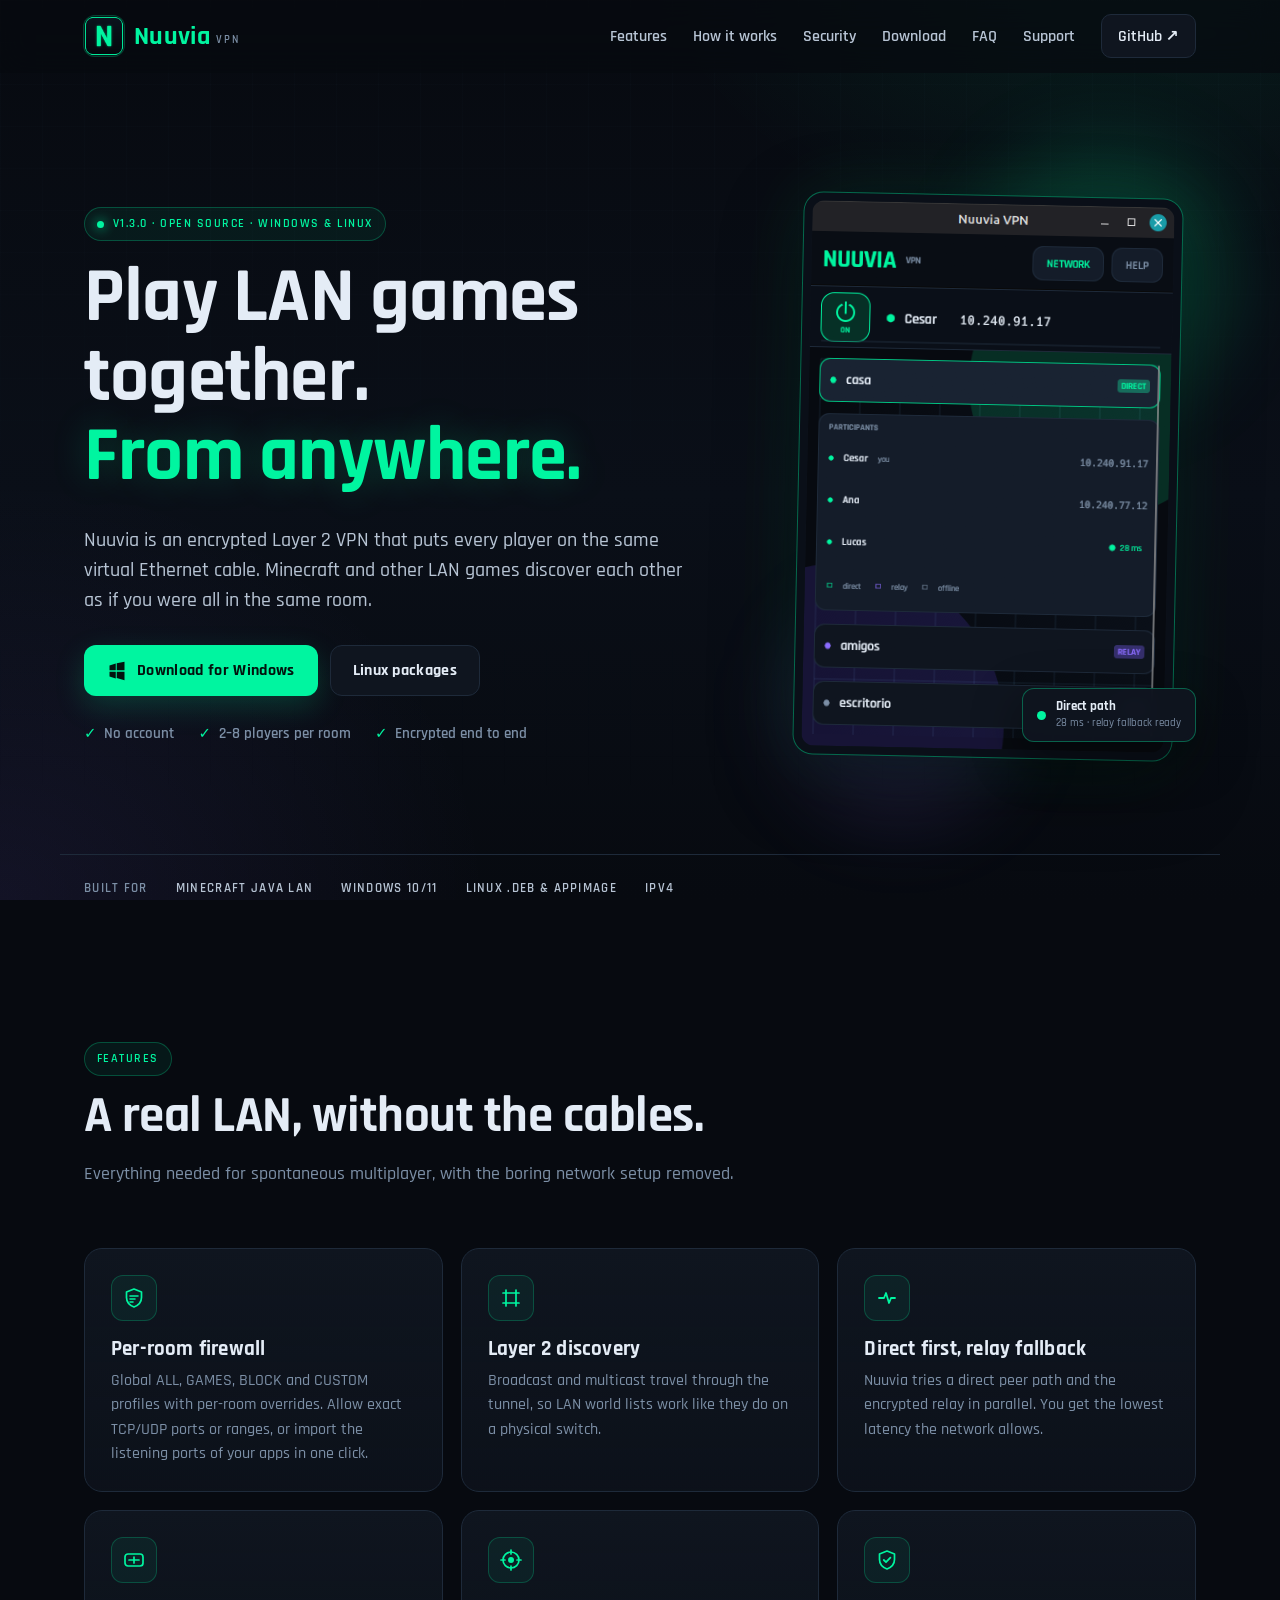
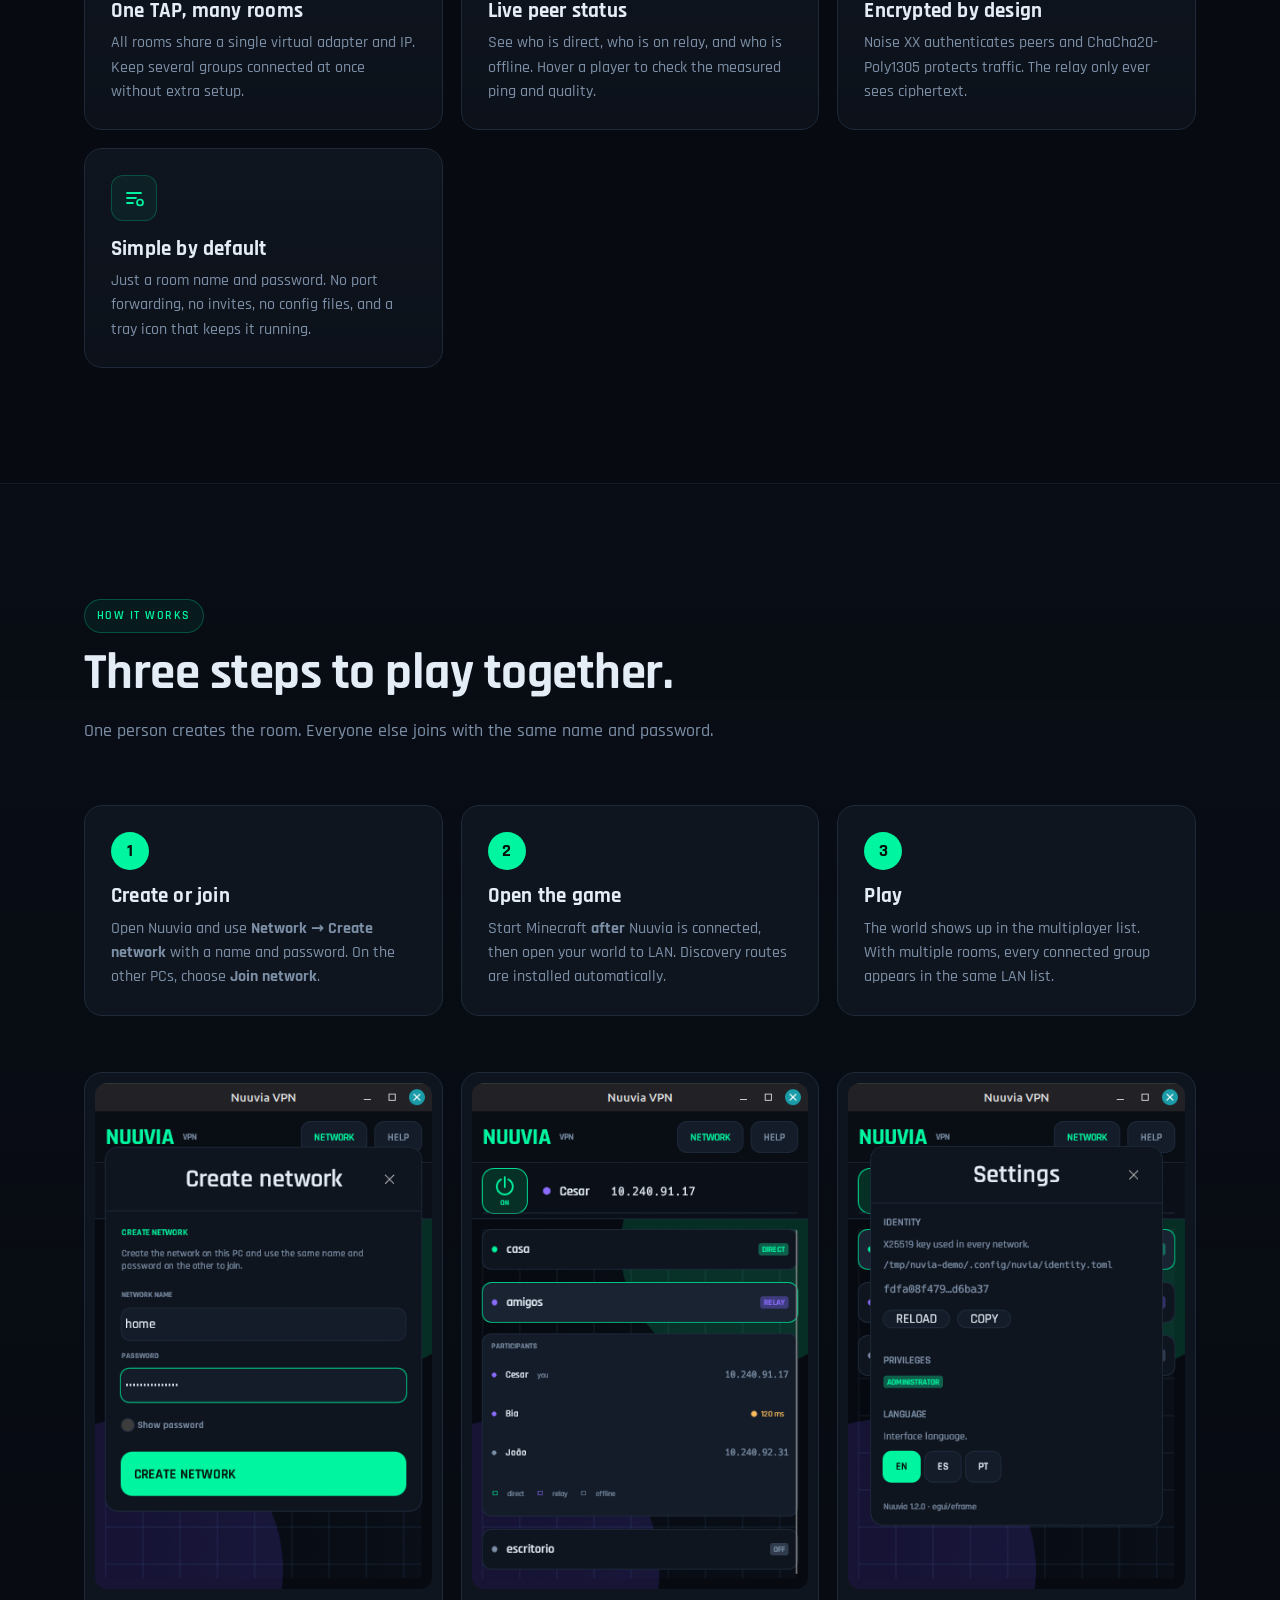
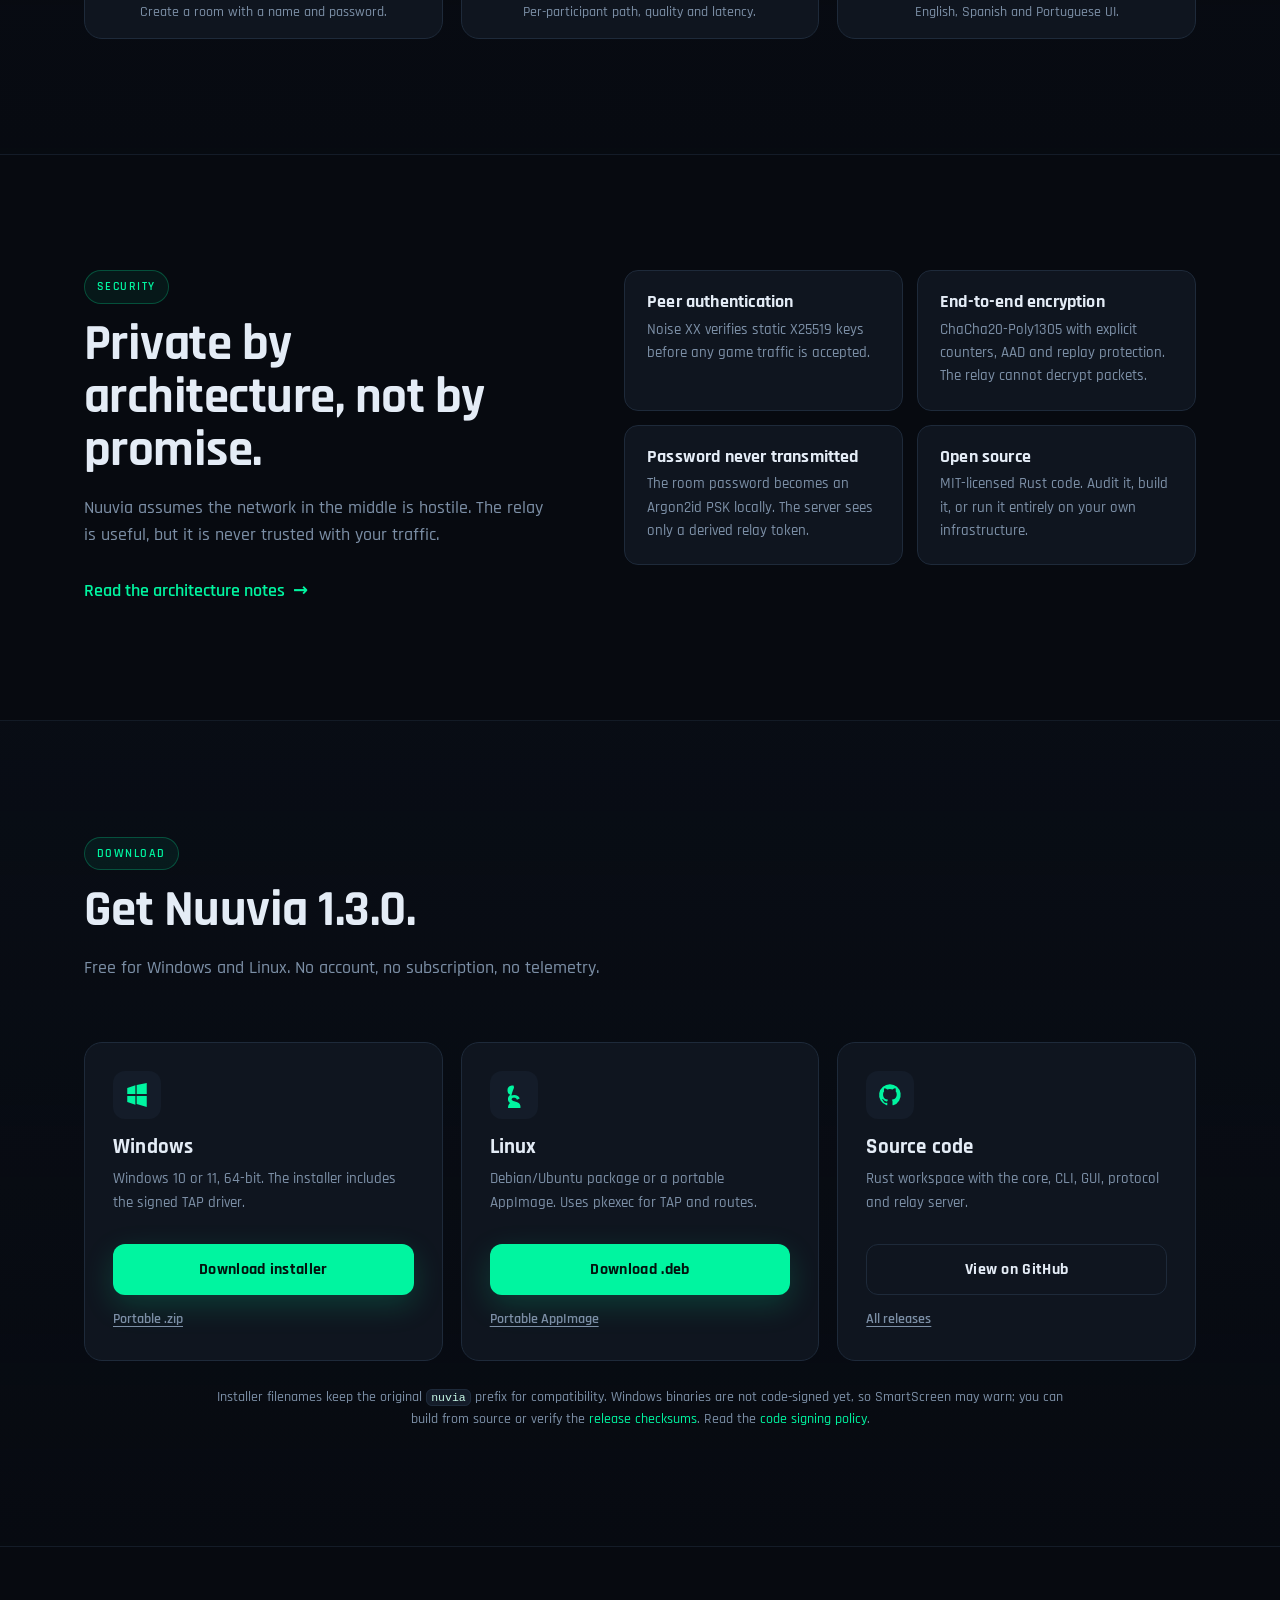
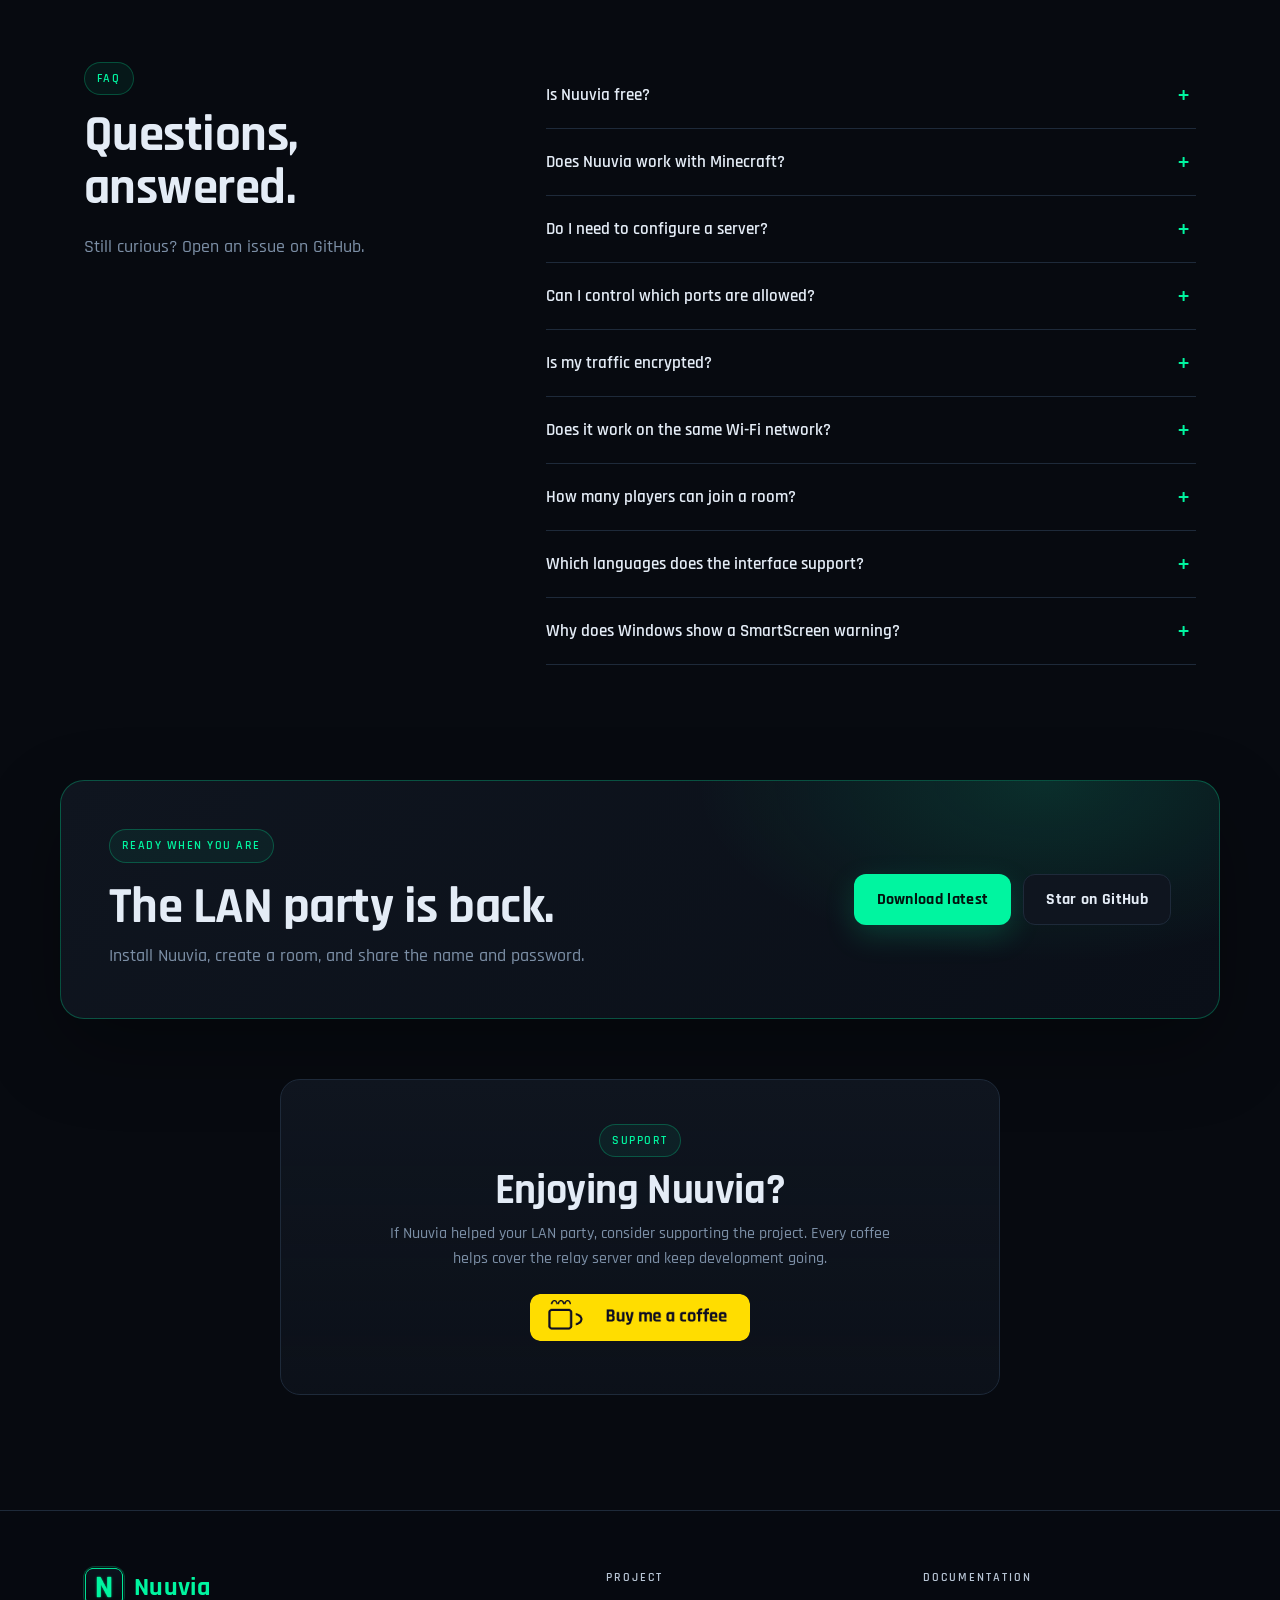
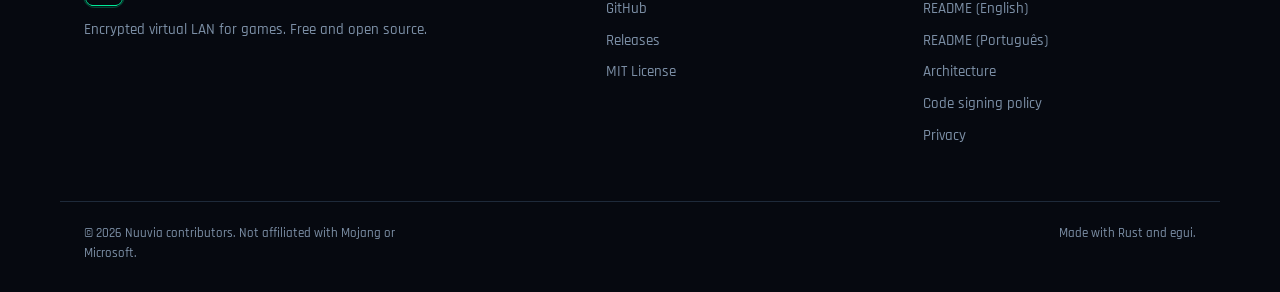
==== commit 5cf6d2dd: "docs(site): announce 1.3.0 and the firewall Update the hero, download links, metadata and checksum l" ====
--- a/docs/index.html
+++ b/docs/index.html
@@ -66,7 +66,7 @@
         "applicationCategory": "NetworkApplication",
         "applicationSubCategory": "VPN",
         "operatingSystem": "Windows 10, Windows 11, Linux",
-        "softwareVersion": "1.2.4",
+        "softwareVersion": "1.3.0",
         "downloadUrl": "https://github.com/cesarzxk/nuuvia-vpn/releases/latest",
         "codeRepository": "https://github.com/cesarzxk/nuuvia-vpn",
         "license": "https://opensource.org/license/mit",
@@ -109,6 +109,14 @@
             "acceptedAnswer": {
               "@type": "Answer",
               "text": "No. Download the app, create a room with a name and password, and share that name and password with the other players. The public rendezvous and relay are built in."
+            }
+          },
+          {
+            "@type": "Question",
+            "name": "Can I control which ports are allowed?",
+            "acceptedAnswer": {
+              "@type": "Answer",
+              "text": "Yes. Network → Firewall sets a global policy, and each room can override it. Choose ALL, GAMES, BLOCK or CUSTOM. CUSTOM supports TCP/UDP ports and ranges, ICMP, and importing the listening ports of apps running on the PC."
             }
           },
           {
@@ -162,11 +170,11 @@
     <section class="hero" aria-labelledby="hero-title">
       <div class="container hero-grid">
         <div class="hero-copy reveal">
-          <p class="eyebrow"><span class="dot"></span> v1.2.4 · Open source · Windows &amp; Linux</p>
+          <p class="eyebrow"><span class="dot"></span> v1.3.0 · Open source · Windows &amp; Linux</p>
           <h1 id="hero-title">Play LAN games together. <span>From anywhere.</span></h1>
           <p class="lead">Nuuvia is an encrypted Layer 2 VPN that puts every player on the same virtual Ethernet cable. Minecraft and other LAN games discover each other as if you were all in the same room.</p>
           <div class="hero-actions">
-            <a class="btn btn-primary" href="https://github.com/cesarzxk/nuuvia-vpn/releases/download/v1.2.4/nuvia-setup-x86_64.exe" rel="noopener">
+            <a class="btn btn-primary" href="https://github.com/cesarzxk/nuuvia-vpn/releases/download/v1.3.0/nuvia-setup-x86_64.exe" rel="noopener">
               <svg aria-hidden="true" viewBox="0 0 24 24" width="20" height="20"><path d="M3 5.5 10.5 3v8H3V5.5Zm0 13L10.5 21v-8H3v5.5ZM11.7 2.7 21 1v10H11.7V2.7Zm0 17.6L21 23V13H11.7v7.3Z" fill="currentColor"/></svg>
               Download for Windows
             </a>
@@ -208,6 +216,11 @@
           <p>Everything needed for spontaneous multiplayer, with the boring network setup removed.</p>
         </div>
         <div class="feature-grid">
+          <article class="feature-card reveal">
+            <div class="icon" aria-hidden="true"><svg viewBox="0 0 24 24"><path d="M12 3 4.5 6v5.4c0 4.6 3.2 7.8 7.5 9.6 4.3-1.8 7.5-5 7.5-9.6V6L12 3Z" fill="none" stroke="currentColor" stroke-width="1.7" stroke-linejoin="round"/><path d="M8 10h8M8 13h5M8 16h3" fill="none" stroke="currentColor" stroke-width="1.6" stroke-linecap="round"/></svg></div>
+            <h3>Per-room firewall</h3>
+            <p>Global ALL, GAMES, BLOCK and CUSTOM profiles with per-room overrides. Allow exact TCP/UDP ports or ranges, or import the listening ports of your apps in one click.</p>
+          </article>
           <article class="feature-card reveal">
             <div class="icon" aria-hidden="true"><svg viewBox="0 0 24 24"><path d="M4 7h16M4 17h16M7 4v16M17 4v16" fill="none" stroke="currentColor" stroke-width="1.7" stroke-linecap="round"/></svg></div>
             <h3>Layer 2 discovery</h3>
@@ -317,7 +330,7 @@
       <div class="container">
         <div class="section-head reveal">
           <p class="eyebrow">Download</p>
-          <h2 id="download-title">Get Nuuvia 1.2.4.</h2>
+          <h2 id="download-title">Get Nuuvia 1.3.0.</h2>
           <p>Free for Windows and Linux. No account, no subscription, no telemetry.</p>
         </div>
         <div class="download-grid">
@@ -325,15 +338,15 @@
             <div class="os-icon" aria-hidden="true"><svg viewBox="0 0 24 24"><path d="M3 5.5 10.5 3v8H3V5.5Zm0 13L10.5 21v-8H3v5.5ZM11.7 2.7 21 1v10H11.7V2.7Zm0 17.6L21 23V13H11.7v7.3Z" fill="currentColor"/></svg></div>
             <h3>Windows</h3>
             <p>Windows 10 or 11, 64-bit. The installer includes the signed TAP driver.</p>
-            <a class="btn btn-primary" href="https://github.com/cesarzxk/nuuvia-vpn/releases/download/v1.2.4/nuvia-setup-x86_64.exe" rel="noopener">Download installer</a>
-            <a class="mini-link" href="https://github.com/cesarzxk/nuuvia-vpn/releases/download/v1.2.4/nuvia-windows-x86_64.zip" rel="noopener">Portable .zip</a>
+            <a class="btn btn-primary" href="https://github.com/cesarzxk/nuuvia-vpn/releases/download/v1.3.0/nuvia-setup-x86_64.exe" rel="noopener">Download installer</a>
+            <a class="mini-link" href="https://github.com/cesarzxk/nuuvia-vpn/releases/download/v1.3.0/nuvia-windows-x86_64.zip" rel="noopener">Portable .zip</a>
           </article>
           <article class="download-card reveal">
             <div class="os-icon" aria-hidden="true"><svg viewBox="0 0 24 24"><path d="M12 3c-4.4 0-6 1.7-6 4.5 0 2 .8 3.4 2.6 4.5-1.5.8-2.2 2-2.2 3.7 0 1.7.7 2.9 2.1 3.7-1.3.9-2 2.3-2 4.1 0 2.7 2.2 4 5.5 4 3.7 0 6-1.6 6-4.7 0-2.2-1.2-3.7-3.6-4.4l-3.1-.9c-1-.3-1.5-.8-1.5-1.5 0-.9.8-1.5 2.1-1.5 1.5 0 2.4.6 2.8 1.8l2.6-1.1c-.7-2-2.4-3.2-5.1-3.2-1 0-1.9.2-2.6.5C10.9 7 12 6 12 4.8c0-.7-.3-1.2-.8-1.6-.1 0-.4-.2.8-.2Z" fill="currentColor"/></svg></div>
             <h3>Linux</h3>
             <p>Debian/Ubuntu package or a portable AppImage. Uses pkexec for TAP and routes.</p>
-            <a class="btn btn-primary" href="https://github.com/cesarzxk/nuuvia-vpn/releases/download/v1.2.4/nuvia_1.2.4_amd64.deb" rel="noopener">Download .deb</a>
-            <a class="mini-link" href="https://github.com/cesarzxk/nuuvia-vpn/releases/download/v1.2.4/nuvia-1.2.4-x86_64.AppImage" rel="noopener">Portable AppImage</a>
+            <a class="btn btn-primary" href="https://github.com/cesarzxk/nuuvia-vpn/releases/download/v1.3.0/nuvia_1.3.0_amd64.deb" rel="noopener">Download .deb</a>
+            <a class="mini-link" href="https://github.com/cesarzxk/nuuvia-vpn/releases/download/v1.3.0/nuvia-1.3.0-x86_64.AppImage" rel="noopener">Portable AppImage</a>
           </article>
           <article class="download-card reveal">
             <div class="os-icon" aria-hidden="true"><svg viewBox="0 0 24 24"><path d="M12 2a10 10 0 0 0-3.2 19.5c.5.1.7-.2.7-.5v-1.8c-2.8.6-3.4-1.2-3.4-1.2-.5-1.2-1.1-1.5-1.1-1.5-.9-.6.1-.6.1-.6 1 .1 1.5 1 1.5 1 .9 1.5 2.3 1.1 2.9.8.1-.6.4-1.1.7-1.4-2.2-.3-4.6-1.1-4.6-5 0-1.1.4-2 1-2.7-.1-.3-.4-1.3.1-2.7 0 0 .8-.3 2.7 1a9.4 9.4 0 0 1 5 0c1.9-1.3 2.7-1 2.7-1 .5 1.4.2 2.4.1 2.7.6.7 1 1.6 1 2.7 0 3.9-2.4 4.7-4.6 5 .4.3.7.9.7 1.9v2.8c0 .3.2.6.7.5A10 10 0 0 0 12 2Z" fill="currentColor"/></svg></div>
@@ -343,7 +356,7 @@
             <a class="mini-link" href="https://github.com/cesarzxk/nuuvia-vpn/releases" rel="noopener">All releases</a>
           </article>
         </div>
-        <p class="download-note">Installer filenames keep the original <code>nuvia</code> prefix for compatibility. Windows binaries are not code-signed yet, so SmartScreen may warn; you can build from source or verify the release checksums. Read the <a href="https://github.com/cesarzxk/nuuvia-vpn/blob/main/CODE_SIGNING.md" rel="noopener">code signing policy</a>.</p>
+        <p class="download-note">Installer filenames keep the original <code>nuvia</code> prefix for compatibility. Windows binaries are not code-signed yet, so SmartScreen may warn; you can build from source or verify the <a href="https://github.com/cesarzxk/nuuvia-vpn/releases/download/v1.3.0/SHA256SUMS-1.3.0.txt" rel="noopener">release checksums</a>. Read the <a href="https://github.com/cesarzxk/nuuvia-vpn/blob/main/CODE_SIGNING.md" rel="noopener">code signing policy</a>.</p>
       </div>
     </section>
 
@@ -366,6 +379,10 @@
           <details>
             <summary>Do I need to configure a server?</summary>
             <p>No. Download the app, create a room with a name and password, and share that name and password with the other players. The public rendezvous and relay are built in.</p>
+          </details>
+          <details>
+            <summary>Can I control which ports are allowed?</summary>
+            <p>Yes. Open <strong>Network → Firewall</strong> to set a global policy, and use each room's FIREWALL menu or badge to override it. Choose ALL, GAMES, BLOCK or CUSTOM. CUSTOM supports TCP/UDP ports and ranges, ICMP, and importing the listening ports of programs running on the PC.</p>
           </details>
           <details>
             <summary>Is my traffic encrypted?</summary>
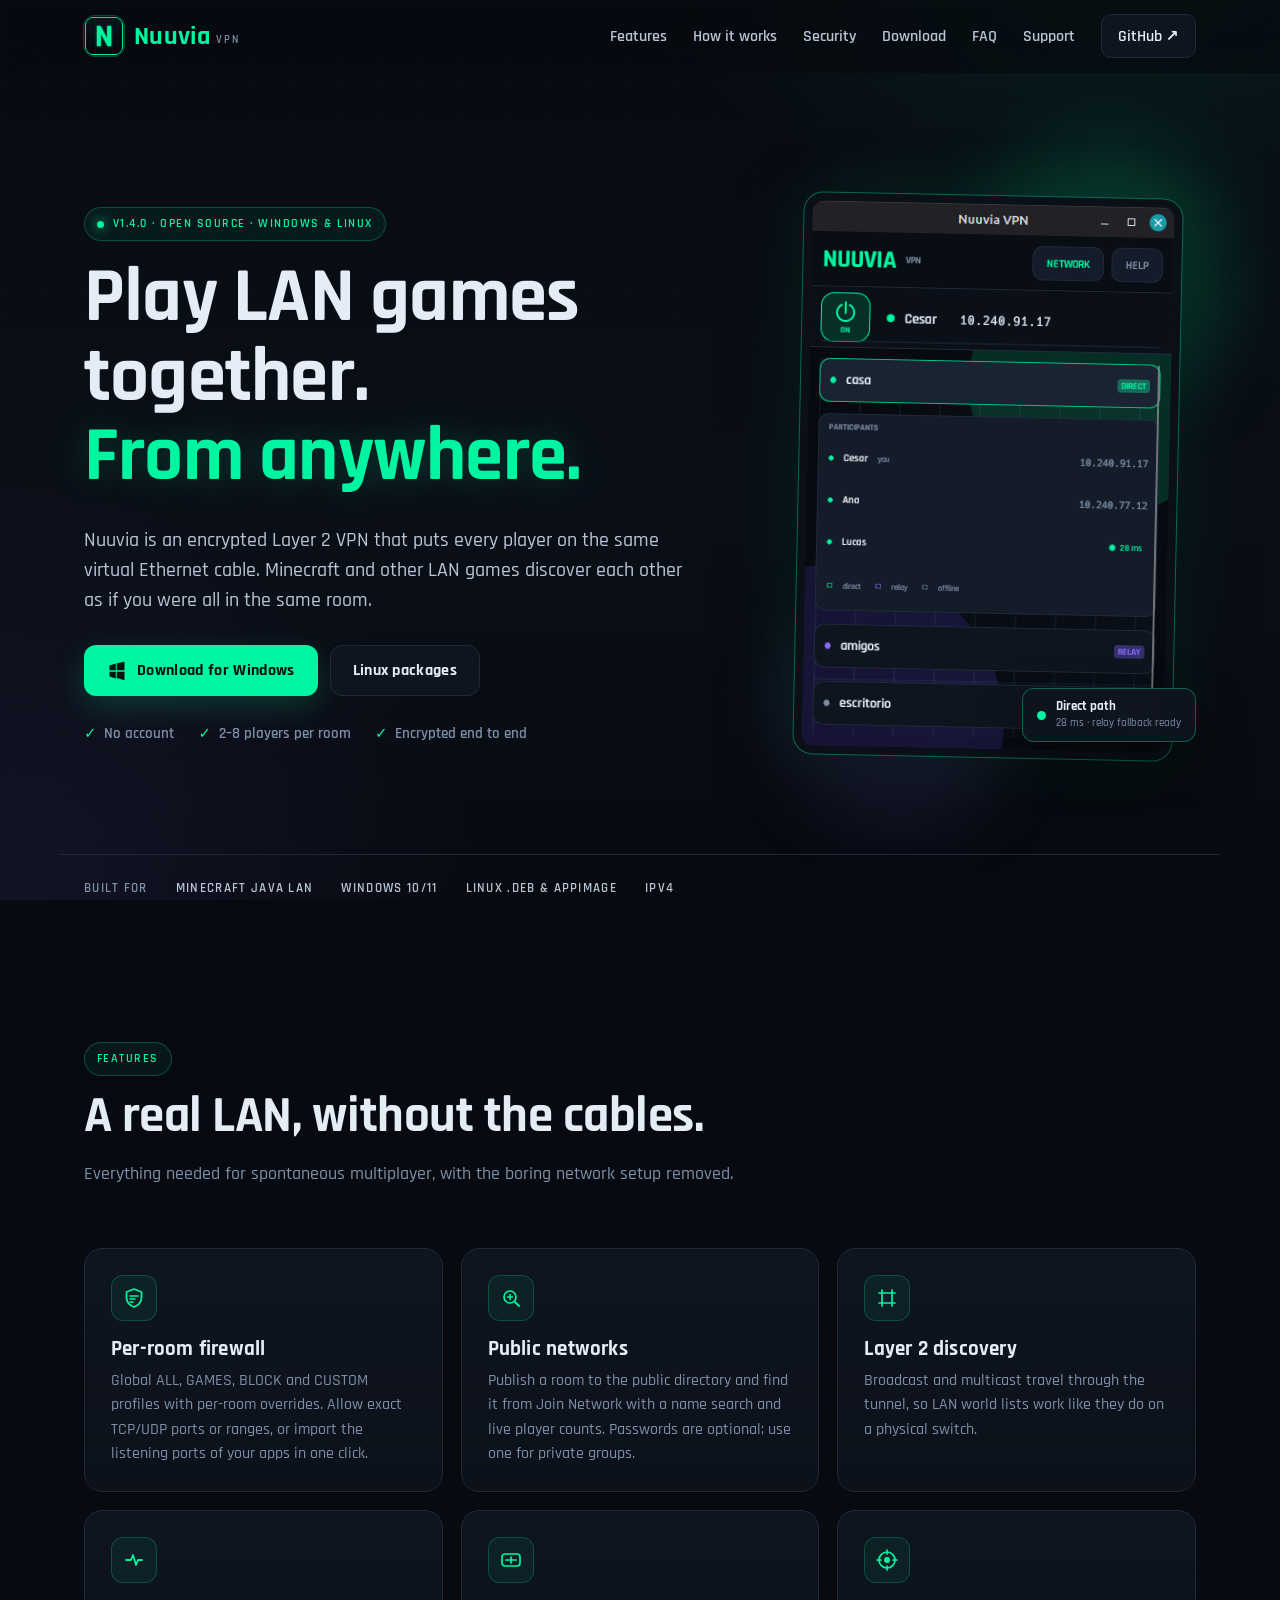
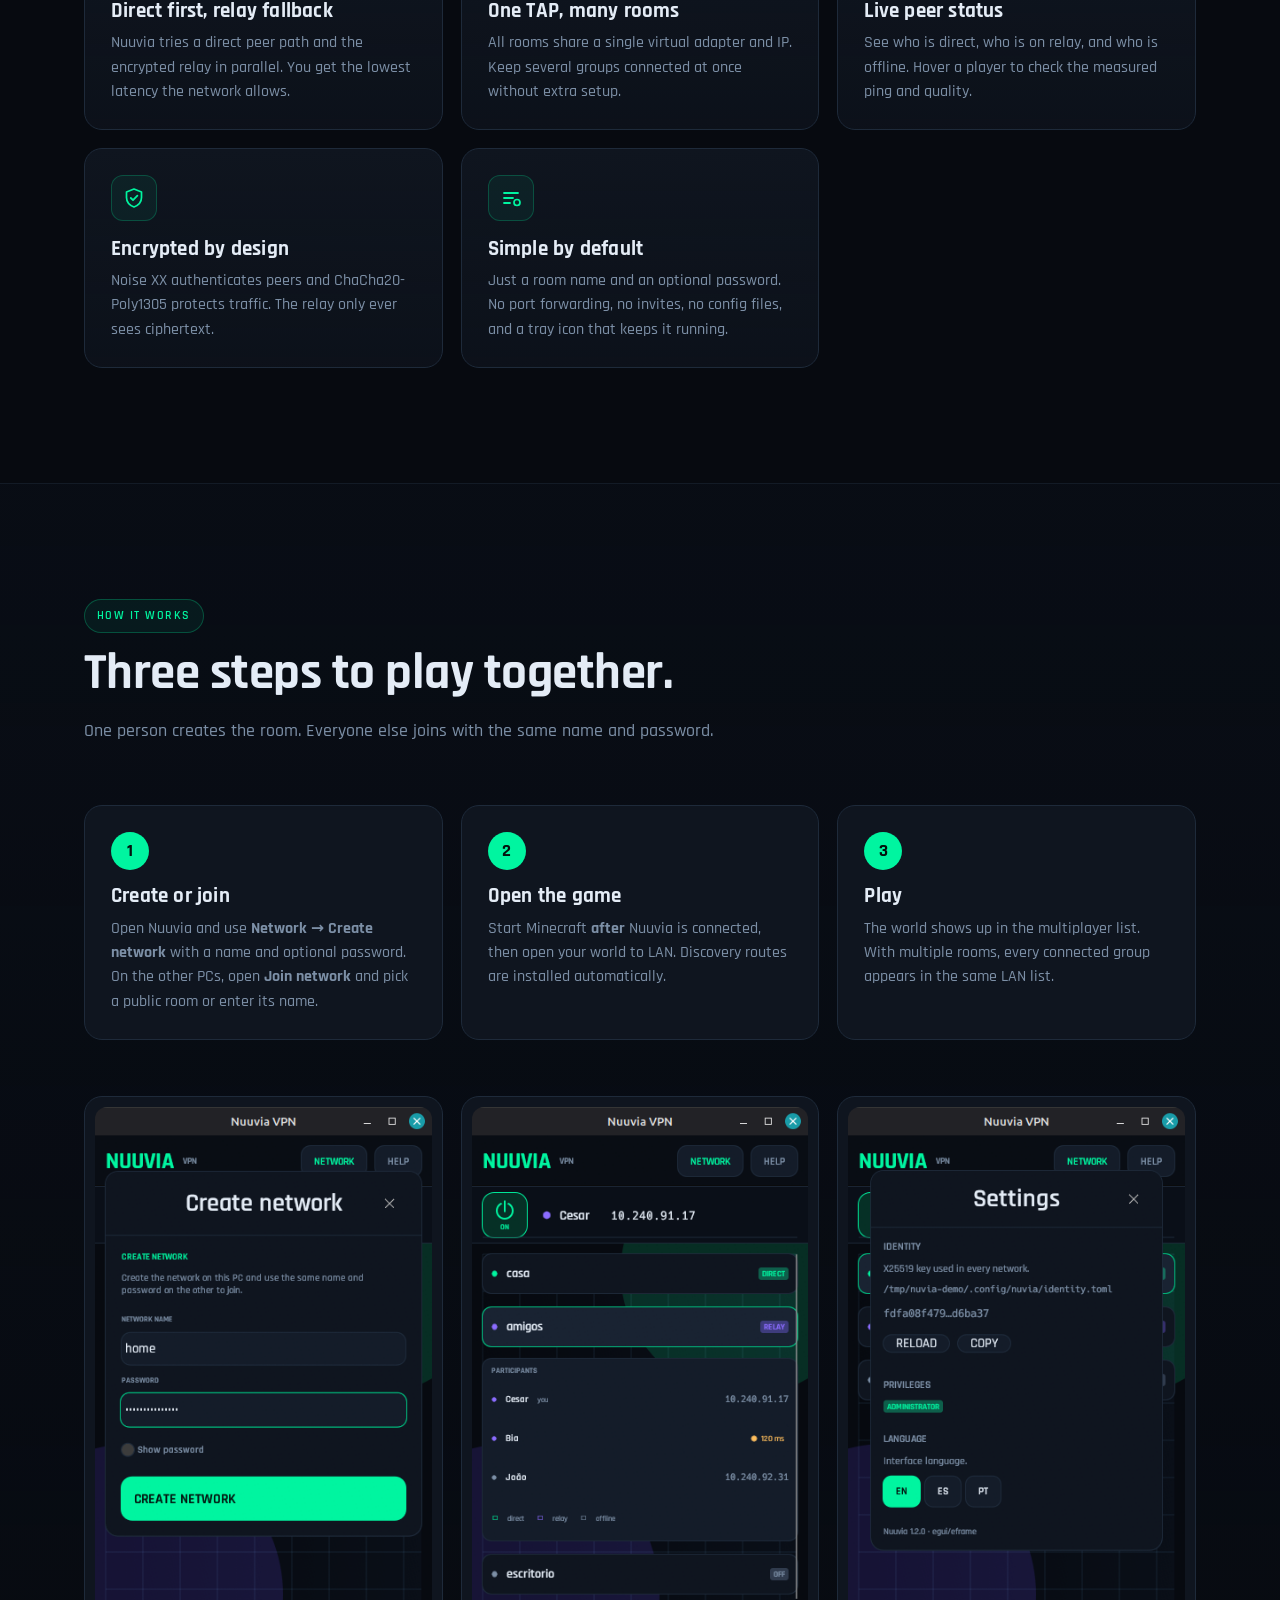
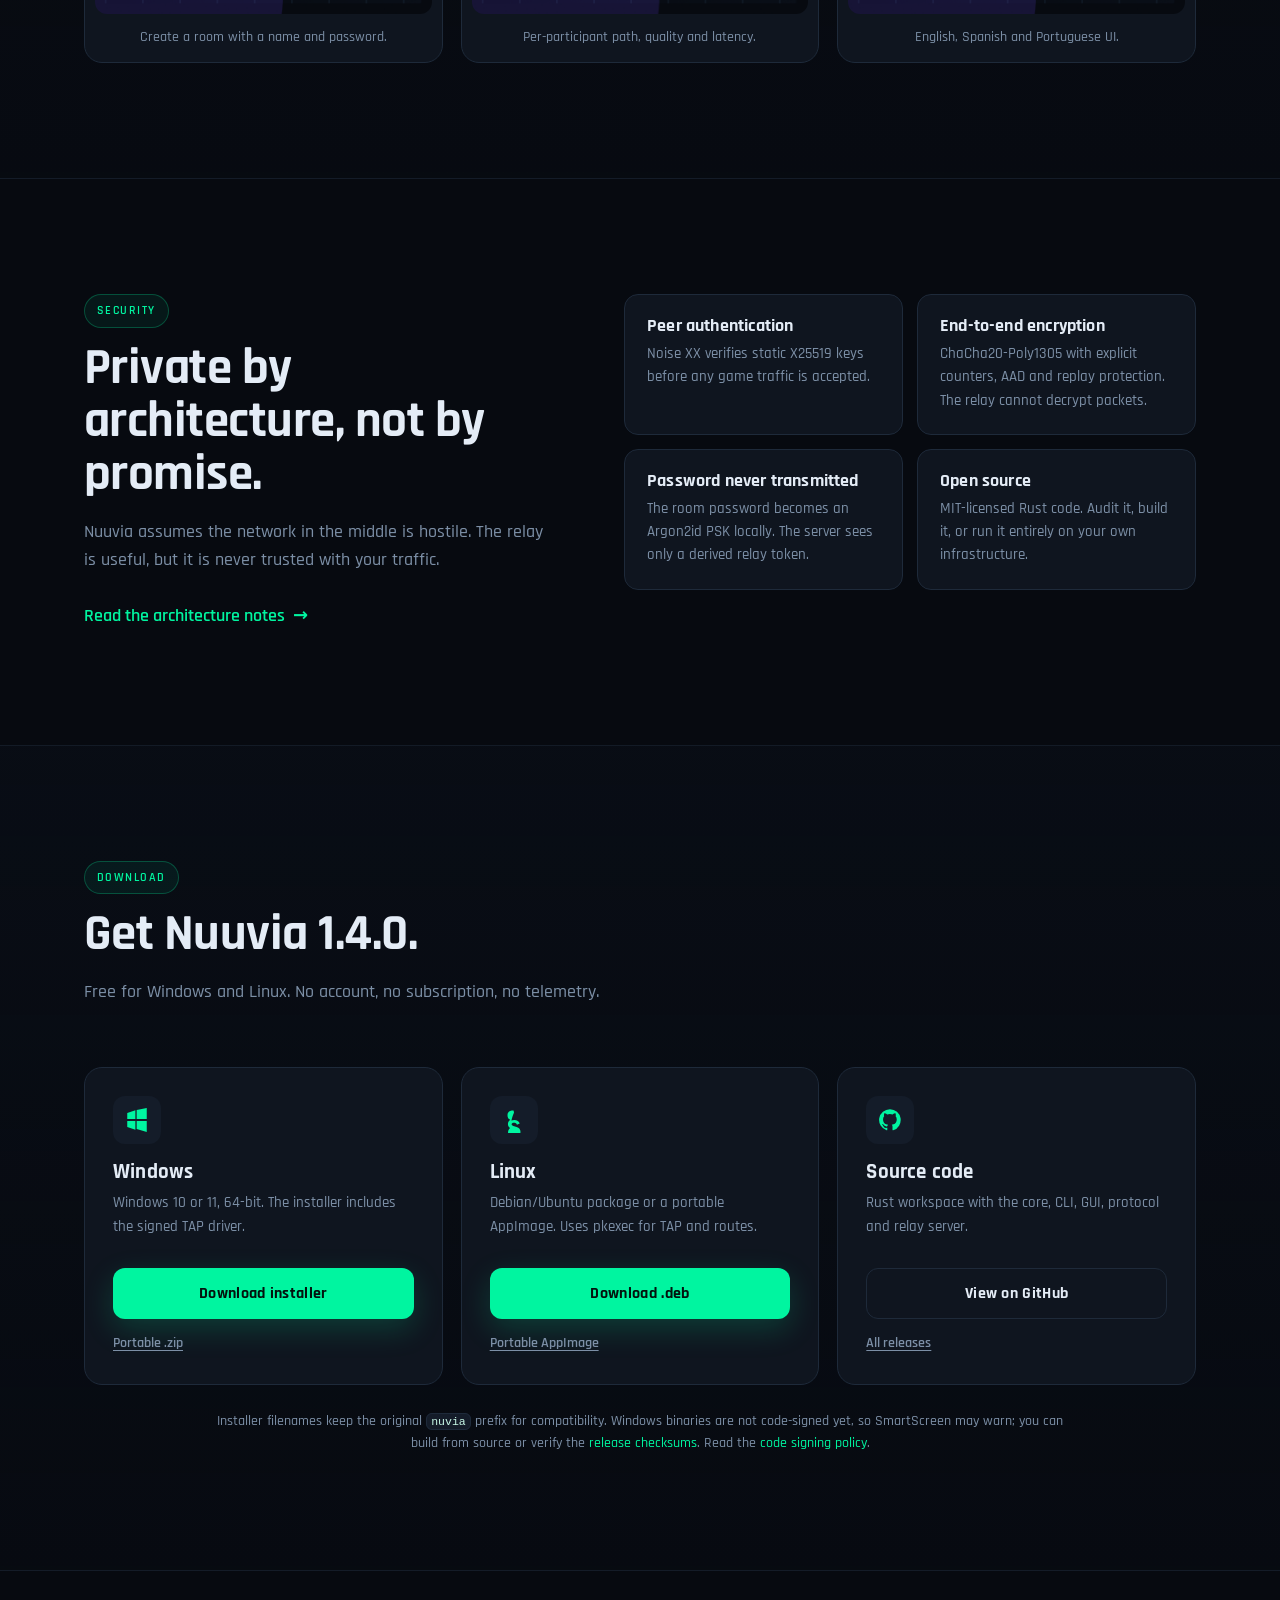
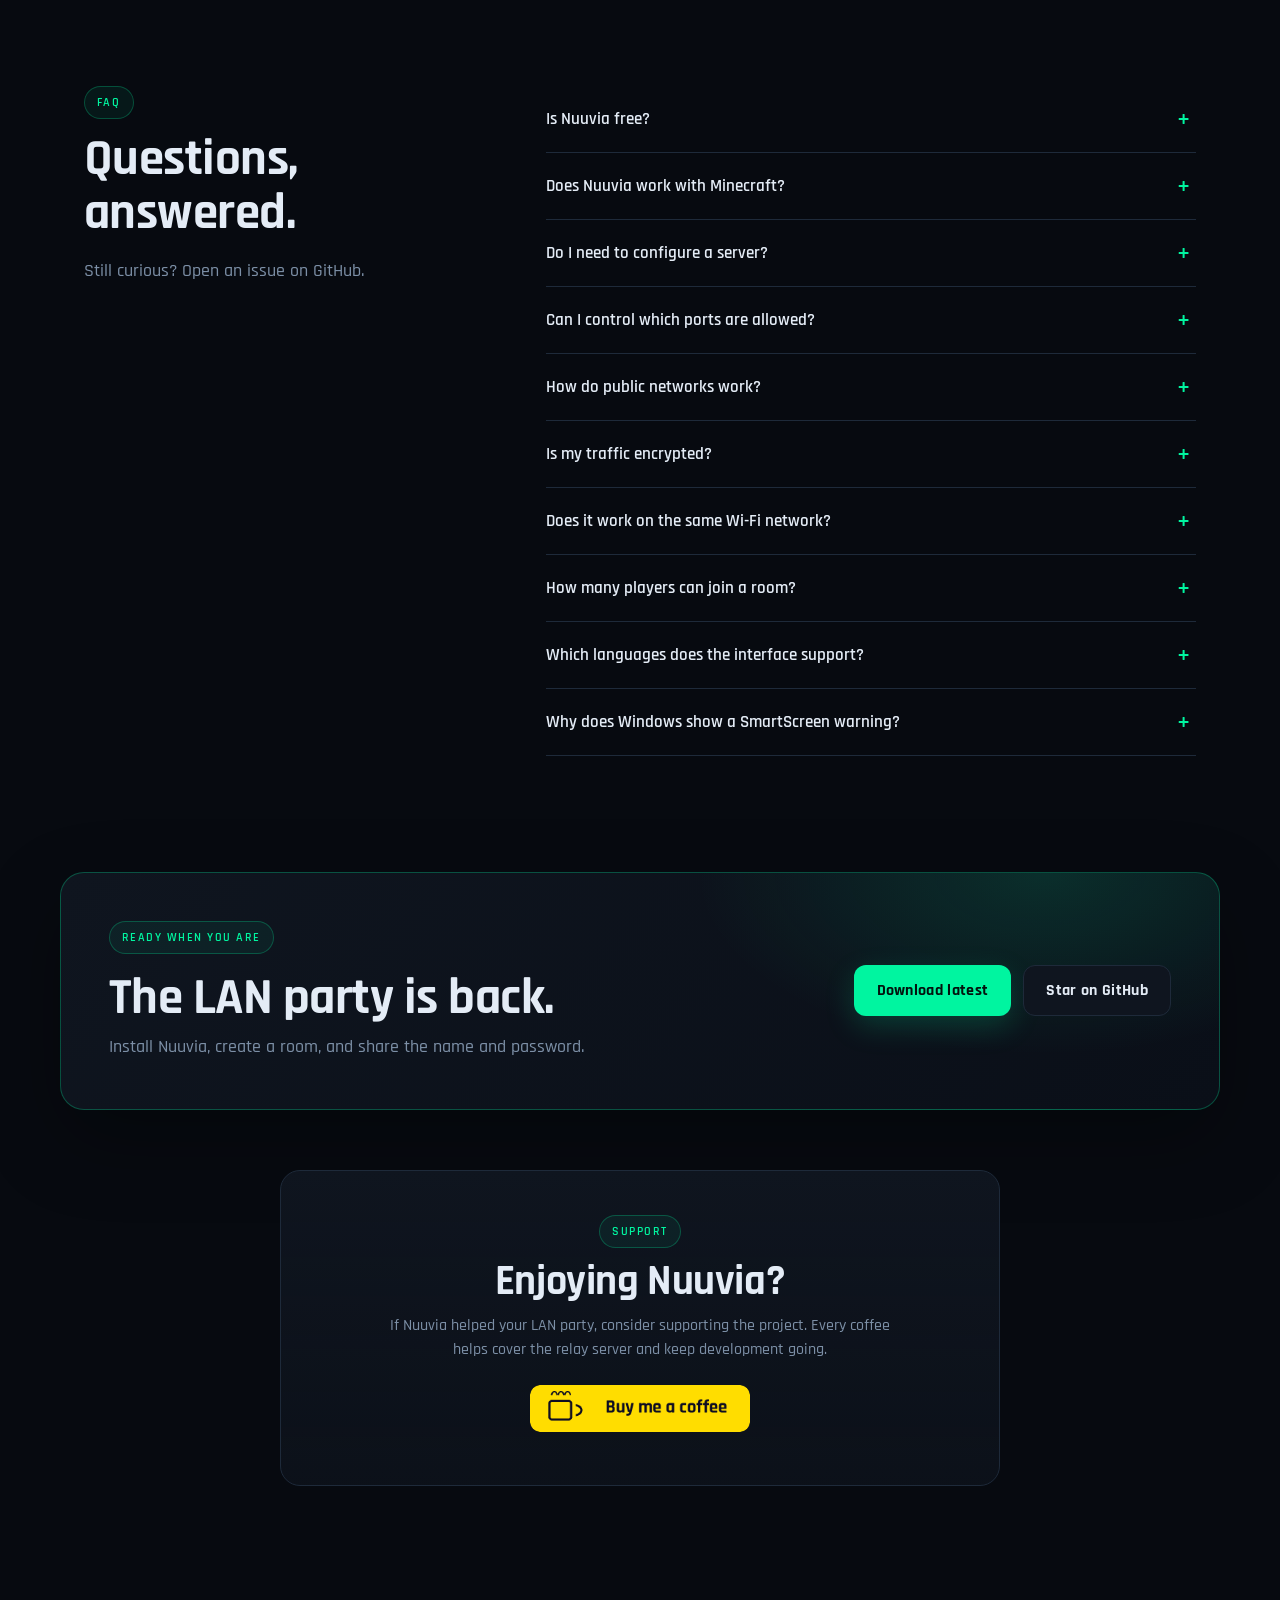
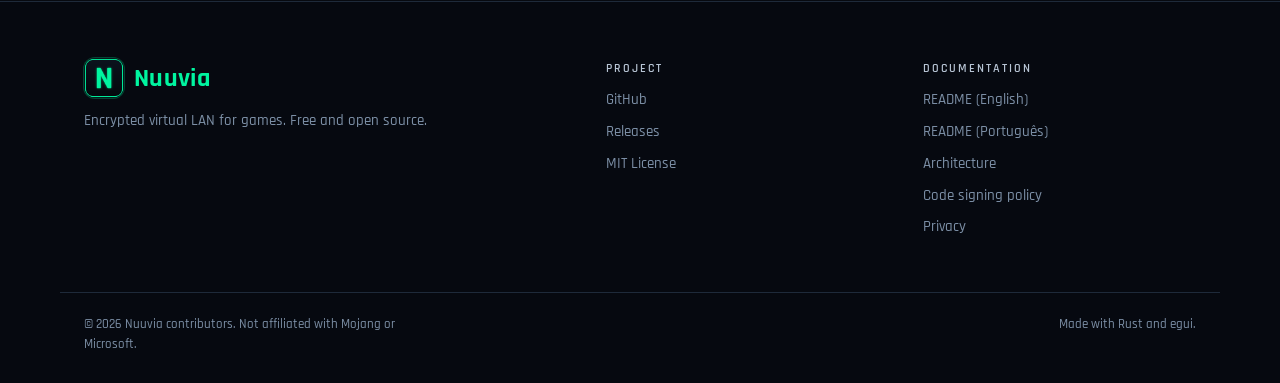
==== commit 1c79230a: "docs(site): announce 1.4.0 and public networks Bump the version and download links, add the public n" ====
--- a/docs/index.html
+++ b/docs/index.html
@@ -66,7 +66,7 @@
         "applicationCategory": "NetworkApplication",
         "applicationSubCategory": "VPN",
         "operatingSystem": "Windows 10, Windows 11, Linux",
-        "softwareVersion": "1.3.0",
+        "softwareVersion": "1.4.0",
         "downloadUrl": "https://github.com/cesarzxk/nuuvia-vpn/releases/latest",
         "codeRepository": "https://github.com/cesarzxk/nuuvia-vpn",
         "license": "https://opensource.org/license/mit",
@@ -117,6 +117,14 @@
             "acceptedAnswer": {
               "@type": "Answer",
               "text": "Yes. Network → Firewall sets a global policy, and each room can override it. Choose ALL, GAMES, BLOCK or CUSTOM. CUSTOM supports TCP/UDP ports and ranges, ICMP, and importing the listening ports of apps running on the PC."
+            }
+          },
+          {
+            "@type": "Question",
+            "name": "How do public networks work?",
+            "acceptedAnswer": {
+              "@type": "Answer",
+              "text": "In Create network, mark Public network to list the room; the password is optional. In Join network, open Public networks and search by name. Selecting a room fills its name. A room without a password is open: anyone who knows the name can join and decrypt its traffic, so use a password for private groups."
             }
           },
           {
@@ -170,11 +178,11 @@
     <section class="hero" aria-labelledby="hero-title">
       <div class="container hero-grid">
         <div class="hero-copy reveal">
-          <p class="eyebrow"><span class="dot"></span> v1.3.0 · Open source · Windows &amp; Linux</p>
+          <p class="eyebrow"><span class="dot"></span> v1.4.0 · Open source · Windows &amp; Linux</p>
           <h1 id="hero-title">Play LAN games together. <span>From anywhere.</span></h1>
           <p class="lead">Nuuvia is an encrypted Layer 2 VPN that puts every player on the same virtual Ethernet cable. Minecraft and other LAN games discover each other as if you were all in the same room.</p>
           <div class="hero-actions">
-            <a class="btn btn-primary" href="https://github.com/cesarzxk/nuuvia-vpn/releases/download/v1.3.0/nuvia-setup-x86_64.exe" rel="noopener">
+            <a class="btn btn-primary" href="https://github.com/cesarzxk/nuuvia-vpn/releases/download/v1.4.0/nuvia-setup-x86_64.exe" rel="noopener">
               <svg aria-hidden="true" viewBox="0 0 24 24" width="20" height="20"><path d="M3 5.5 10.5 3v8H3V5.5Zm0 13L10.5 21v-8H3v5.5ZM11.7 2.7 21 1v10H11.7V2.7Zm0 17.6L21 23V13H11.7v7.3Z" fill="currentColor"/></svg>
               Download for Windows
             </a>
@@ -222,6 +230,11 @@
             <p>Global ALL, GAMES, BLOCK and CUSTOM profiles with per-room overrides. Allow exact TCP/UDP ports or ranges, or import the listening ports of your apps in one click.</p>
           </article>
           <article class="feature-card reveal">
+            <div class="icon" aria-hidden="true"><svg viewBox="0 0 24 24"><circle cx="11" cy="11" r="6" fill="none" stroke="currentColor" stroke-width="1.7"/><path d="m16 16 4 4" fill="none" stroke="currentColor" stroke-width="1.8" stroke-linecap="round"/><path d="M8.5 11h5M11 8.5v5" fill="none" stroke="currentColor" stroke-width="1.5" stroke-linecap="round"/></svg></div>
+            <h3>Public networks</h3>
+            <p>Publish a room to the public directory and find it from Join Network with a name search and live player counts. Passwords are optional; use one for private groups.</p>
+          </article>
+          <article class="feature-card reveal">
             <div class="icon" aria-hidden="true"><svg viewBox="0 0 24 24"><path d="M4 7h16M4 17h16M7 4v16M17 4v16" fill="none" stroke="currentColor" stroke-width="1.7" stroke-linecap="round"/></svg></div>
             <h3>Layer 2 discovery</h3>
             <p>Broadcast and multicast travel through the tunnel, so LAN world lists work like they do on a physical switch.</p>
@@ -249,7 +262,7 @@
           <article class="feature-card reveal">
             <div class="icon" aria-hidden="true"><svg viewBox="0 0 24 24"><path d="M5 7h14M5 12h9M5 17h6" fill="none" stroke="currentColor" stroke-width="1.8" stroke-linecap="round"/><circle cx="18" cy="16.5" r="3" fill="none" stroke="currentColor" stroke-width="1.7"/></svg></div>
             <h3>Simple by default</h3>
-            <p>Just a room name and password. No port forwarding, no invites, no config files, and a tray icon that keeps it running.</p>
+            <p>Just a room name and an optional password. No port forwarding, no invites, no config files, and a tray icon that keeps it running.</p>
           </article>
         </div>
       </div>
@@ -266,7 +279,7 @@
           <li class="reveal">
             <span class="step-number">1</span>
             <h3>Create or join</h3>
-            <p>Open Nuuvia and use <strong>Network → Create network</strong> with a name and password. On the other PCs, choose <strong>Join network</strong>.</p>
+            <p>Open Nuuvia and use <strong>Network → Create network</strong> with a name and optional password. On the other PCs, open <strong>Join network</strong> and pick a public room or enter its name.</p>
           </li>
           <li class="reveal">
             <span class="step-number">2</span>
@@ -330,7 +343,7 @@
       <div class="container">
         <div class="section-head reveal">
           <p class="eyebrow">Download</p>
-          <h2 id="download-title">Get Nuuvia 1.3.0.</h2>
+          <h2 id="download-title">Get Nuuvia 1.4.0.</h2>
           <p>Free for Windows and Linux. No account, no subscription, no telemetry.</p>
         </div>
         <div class="download-grid">
@@ -338,15 +351,15 @@
             <div class="os-icon" aria-hidden="true"><svg viewBox="0 0 24 24"><path d="M3 5.5 10.5 3v8H3V5.5Zm0 13L10.5 21v-8H3v5.5ZM11.7 2.7 21 1v10H11.7V2.7Zm0 17.6L21 23V13H11.7v7.3Z" fill="currentColor"/></svg></div>
             <h3>Windows</h3>
             <p>Windows 10 or 11, 64-bit. The installer includes the signed TAP driver.</p>
-            <a class="btn btn-primary" href="https://github.com/cesarzxk/nuuvia-vpn/releases/download/v1.3.0/nuvia-setup-x86_64.exe" rel="noopener">Download installer</a>
-            <a class="mini-link" href="https://github.com/cesarzxk/nuuvia-vpn/releases/download/v1.3.0/nuvia-windows-x86_64.zip" rel="noopener">Portable .zip</a>
+            <a class="btn btn-primary" href="https://github.com/cesarzxk/nuuvia-vpn/releases/download/v1.4.0/nuvia-setup-x86_64.exe" rel="noopener">Download installer</a>
+            <a class="mini-link" href="https://github.com/cesarzxk/nuuvia-vpn/releases/download/v1.4.0/nuvia-windows-x86_64.zip" rel="noopener">Portable .zip</a>
           </article>
           <article class="download-card reveal">
             <div class="os-icon" aria-hidden="true"><svg viewBox="0 0 24 24"><path d="M12 3c-4.4 0-6 1.7-6 4.5 0 2 .8 3.4 2.6 4.5-1.5.8-2.2 2-2.2 3.7 0 1.7.7 2.9 2.1 3.7-1.3.9-2 2.3-2 4.1 0 2.7 2.2 4 5.5 4 3.7 0 6-1.6 6-4.7 0-2.2-1.2-3.7-3.6-4.4l-3.1-.9c-1-.3-1.5-.8-1.5-1.5 0-.9.8-1.5 2.1-1.5 1.5 0 2.4.6 2.8 1.8l2.6-1.1c-.7-2-2.4-3.2-5.1-3.2-1 0-1.9.2-2.6.5C10.9 7 12 6 12 4.8c0-.7-.3-1.2-.8-1.6-.1 0-.4-.2.8-.2Z" fill="currentColor"/></svg></div>
             <h3>Linux</h3>
             <p>Debian/Ubuntu package or a portable AppImage. Uses pkexec for TAP and routes.</p>
-            <a class="btn btn-primary" href="https://github.com/cesarzxk/nuuvia-vpn/releases/download/v1.3.0/nuvia_1.3.0_amd64.deb" rel="noopener">Download .deb</a>
-            <a class="mini-link" href="https://github.com/cesarzxk/nuuvia-vpn/releases/download/v1.3.0/nuvia-1.3.0-x86_64.AppImage" rel="noopener">Portable AppImage</a>
+            <a class="btn btn-primary" href="https://github.com/cesarzxk/nuuvia-vpn/releases/download/v1.4.0/nuvia_1.4.0_amd64.deb" rel="noopener">Download .deb</a>
+            <a class="mini-link" href="https://github.com/cesarzxk/nuuvia-vpn/releases/download/v1.4.0/nuvia-1.4.0-x86_64.AppImage" rel="noopener">Portable AppImage</a>
           </article>
           <article class="download-card reveal">
             <div class="os-icon" aria-hidden="true"><svg viewBox="0 0 24 24"><path d="M12 2a10 10 0 0 0-3.2 19.5c.5.1.7-.2.7-.5v-1.8c-2.8.6-3.4-1.2-3.4-1.2-.5-1.2-1.1-1.5-1.1-1.5-.9-.6.1-.6.1-.6 1 .1 1.5 1 1.5 1 .9 1.5 2.3 1.1 2.9.8.1-.6.4-1.1.7-1.4-2.2-.3-4.6-1.1-4.6-5 0-1.1.4-2 1-2.7-.1-.3-.4-1.3.1-2.7 0 0 .8-.3 2.7 1a9.4 9.4 0 0 1 5 0c1.9-1.3 2.7-1 2.7-1 .5 1.4.2 2.4.1 2.7.6.7 1 1.6 1 2.7 0 3.9-2.4 4.7-4.6 5 .4.3.7.9.7 1.9v2.8c0 .3.2.6.7.5A10 10 0 0 0 12 2Z" fill="currentColor"/></svg></div>
@@ -356,7 +369,7 @@
             <a class="mini-link" href="https://github.com/cesarzxk/nuuvia-vpn/releases" rel="noopener">All releases</a>
           </article>
         </div>
-        <p class="download-note">Installer filenames keep the original <code>nuvia</code> prefix for compatibility. Windows binaries are not code-signed yet, so SmartScreen may warn; you can build from source or verify the <a href="https://github.com/cesarzxk/nuuvia-vpn/releases/download/v1.3.0/SHA256SUMS-1.3.0.txt" rel="noopener">release checksums</a>. Read the <a href="https://github.com/cesarzxk/nuuvia-vpn/blob/main/CODE_SIGNING.md" rel="noopener">code signing policy</a>.</p>
+        <p class="download-note">Installer filenames keep the original <code>nuvia</code> prefix for compatibility. Windows binaries are not code-signed yet, so SmartScreen may warn; you can build from source or verify the <a href="https://github.com/cesarzxk/nuuvia-vpn/releases/download/v1.4.0/SHA256SUMS-1.4.0.txt" rel="noopener">release checksums</a>. Read the <a href="https://github.com/cesarzxk/nuuvia-vpn/blob/main/CODE_SIGNING.md" rel="noopener">code signing policy</a>.</p>
       </div>
     </section>
 
@@ -383,6 +396,10 @@
           <details>
             <summary>Can I control which ports are allowed?</summary>
             <p>Yes. Open <strong>Network → Firewall</strong> to set a global policy, and use each room's FIREWALL menu or badge to override it. Choose ALL, GAMES, BLOCK or CUSTOM. CUSTOM supports TCP/UDP ports and ranges, ICMP, and importing the listening ports of programs running on the PC.</p>
+          </details>
+          <details>
+            <summary>How do public networks work?</summary>
+            <p>In <strong>Create network</strong>, mark <strong>Public network</strong> to list the room; the password is optional. In <strong>Join network</strong>, open <strong>Public networks</strong> and search by name. Selecting a room fills its name so you can join. A room without a password is open: anyone who knows its name can join and decrypt its traffic, so use a password for private groups.</p>
           </details>
           <details>
             <summary>Is my traffic encrypted?</summary>
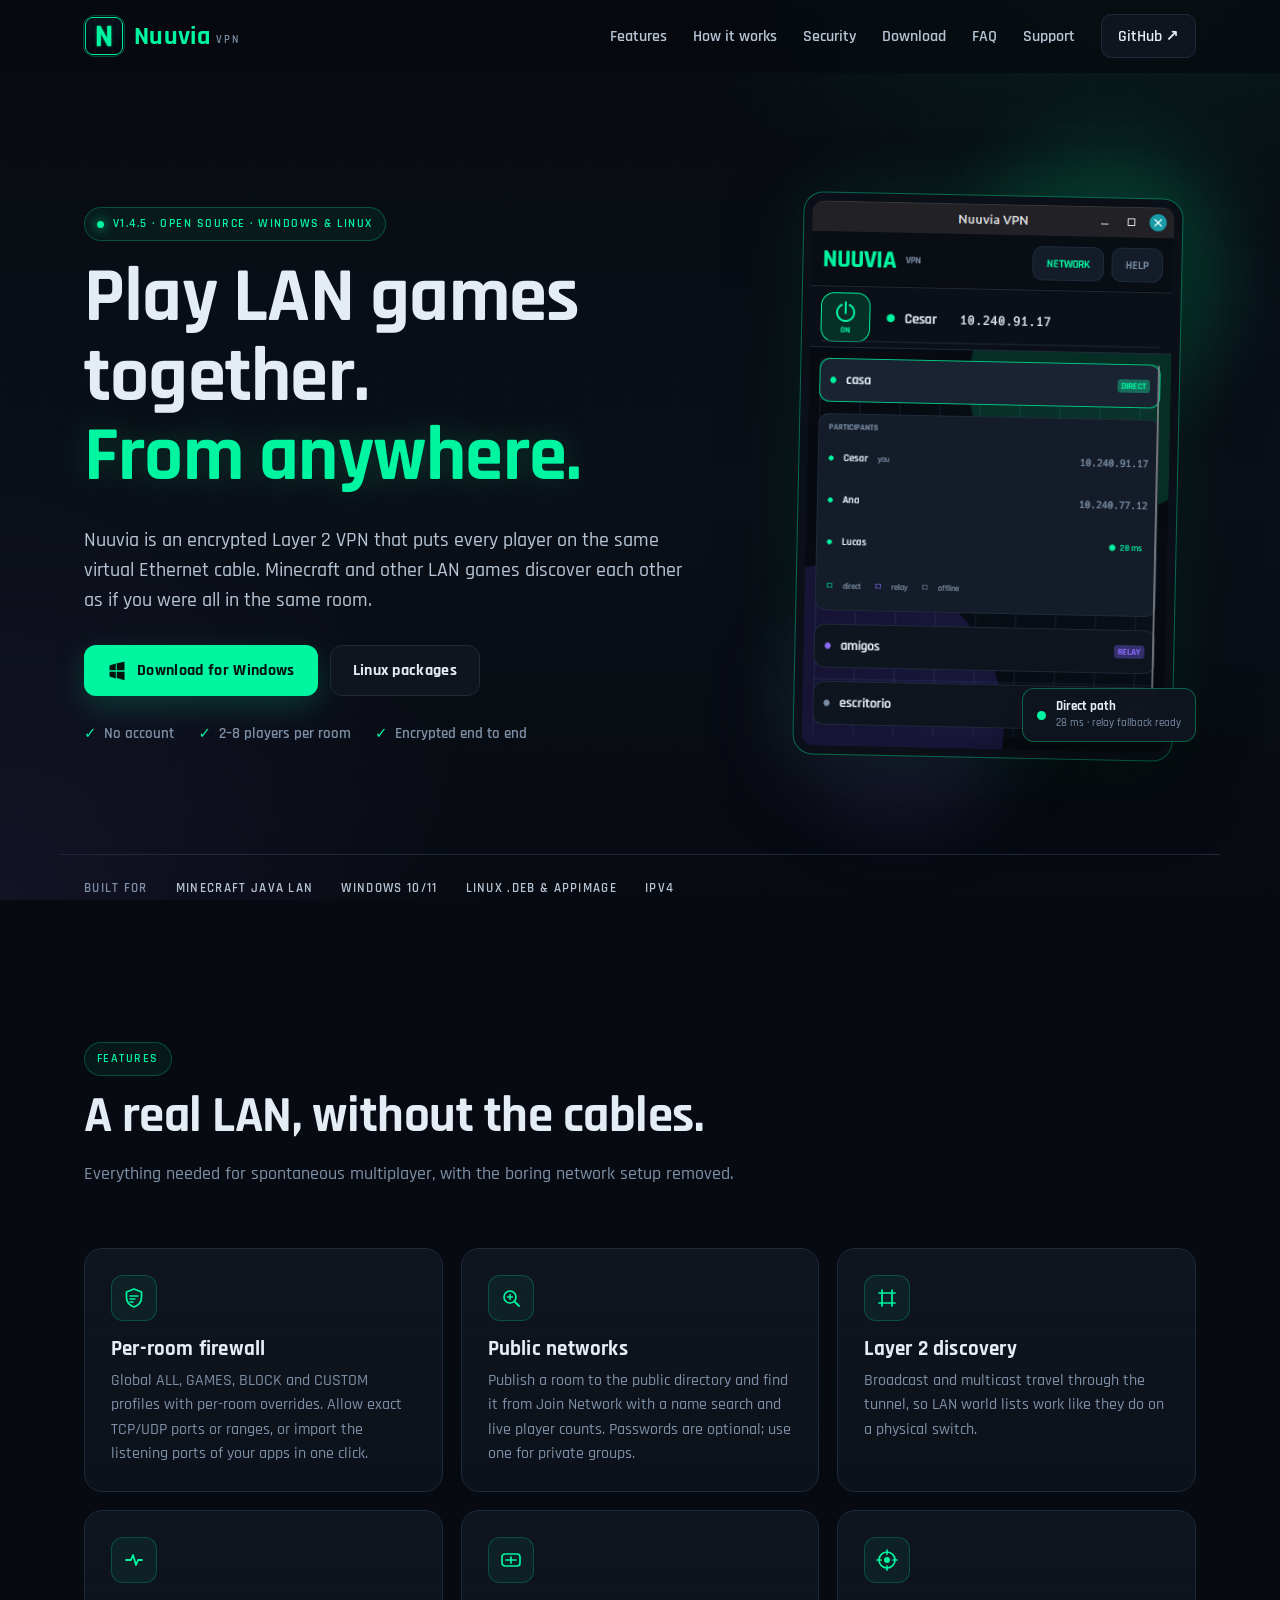
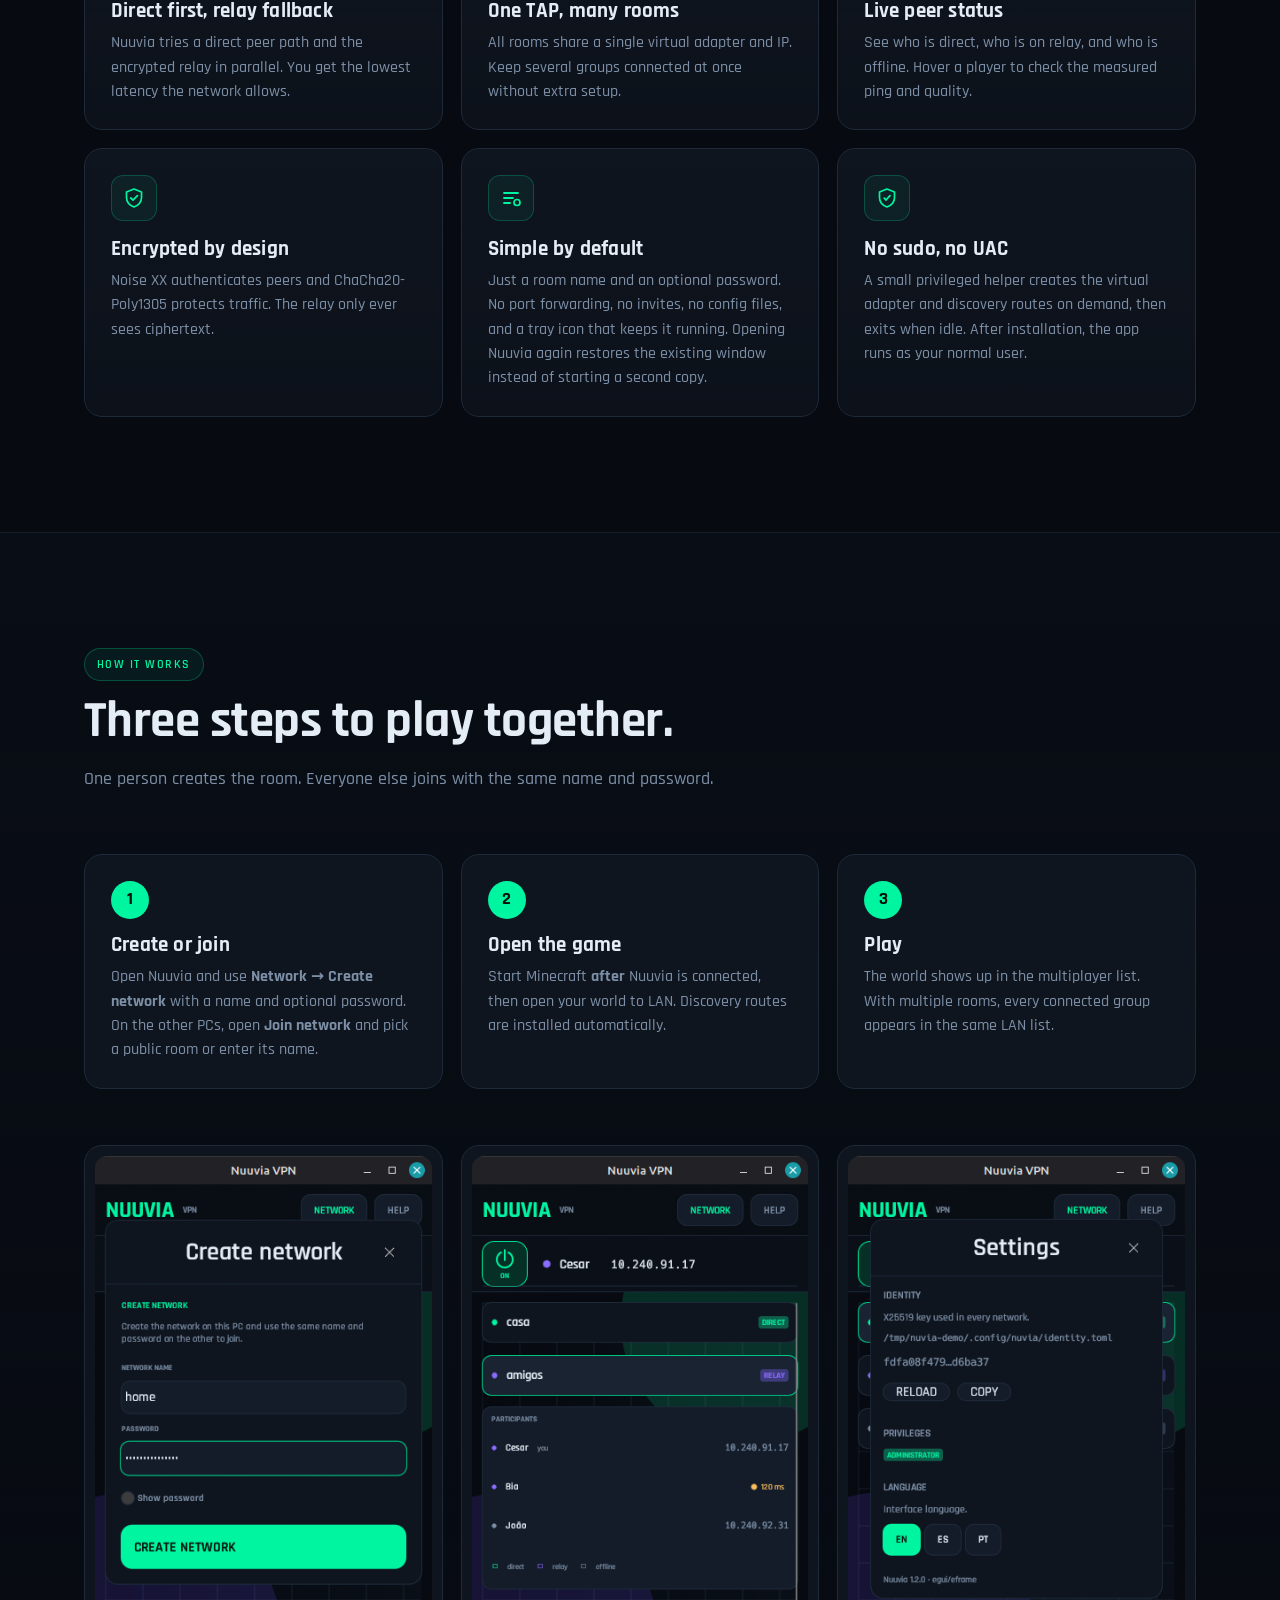
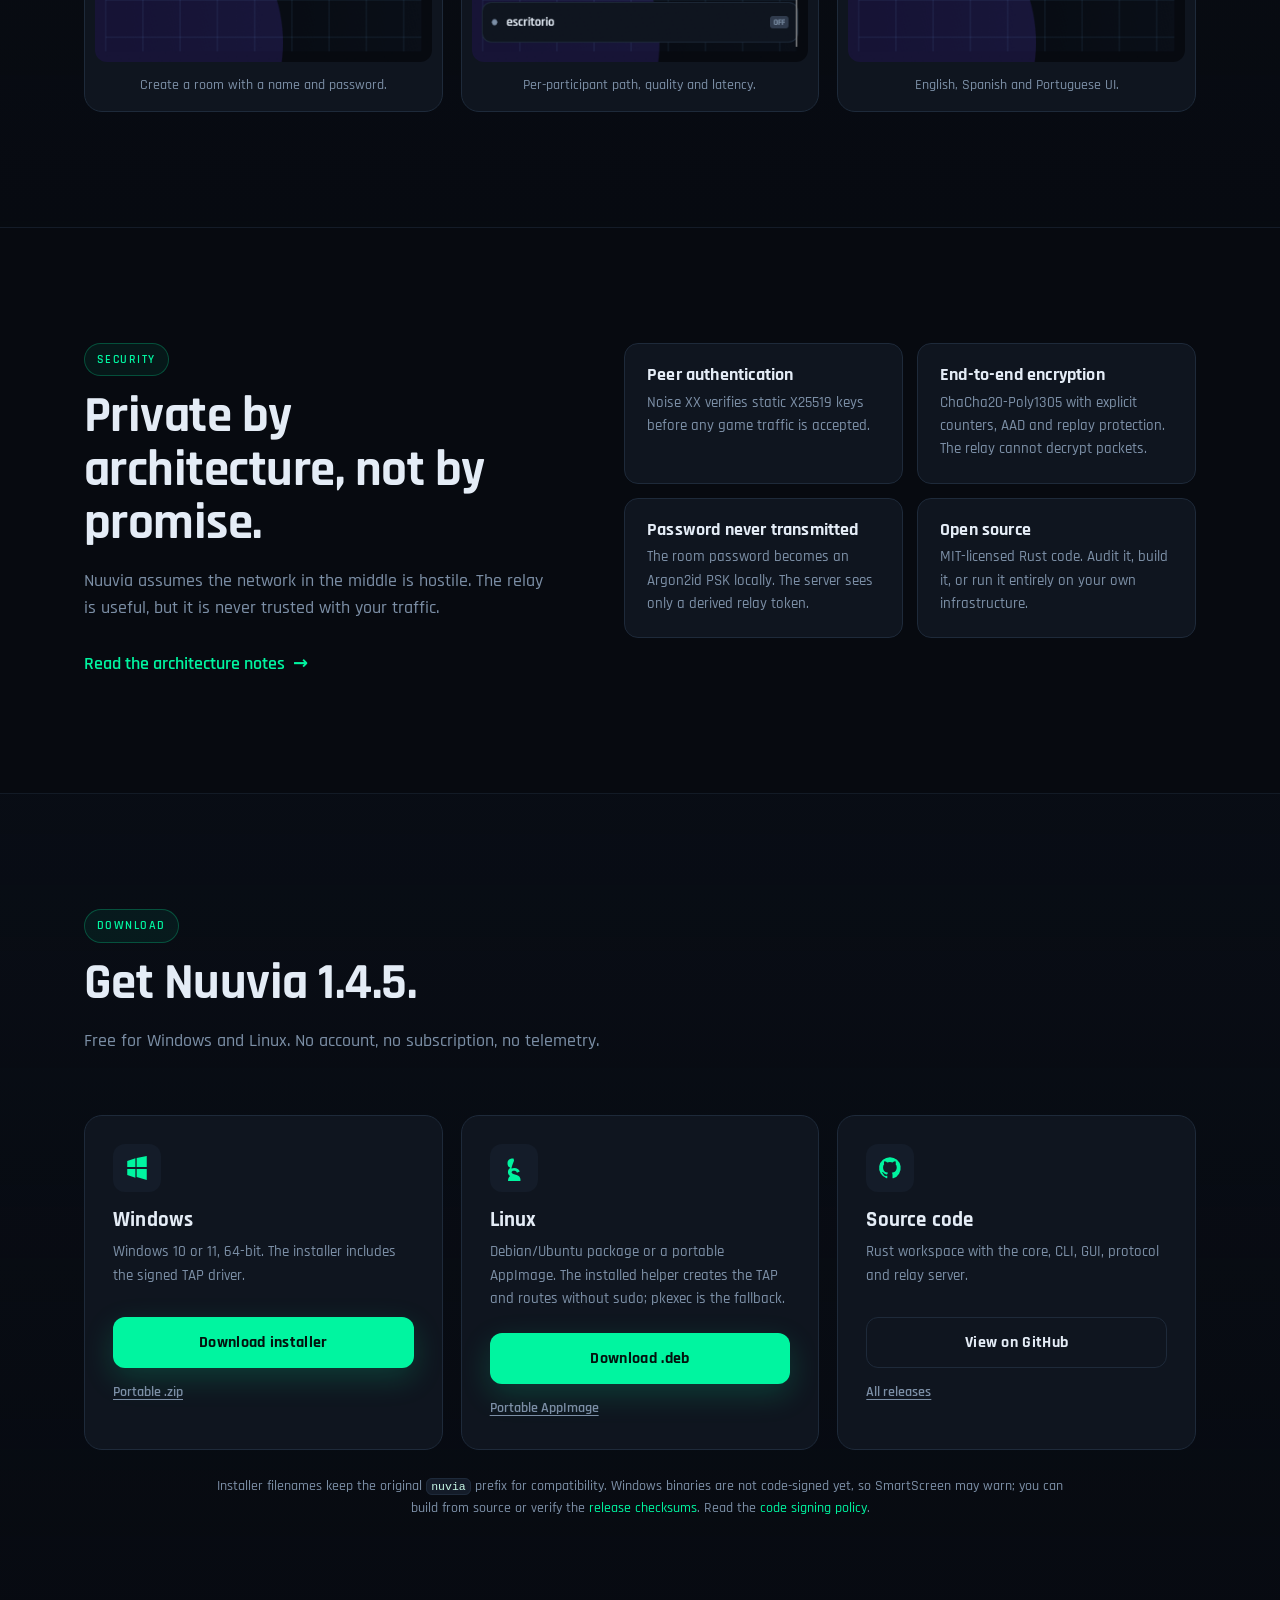
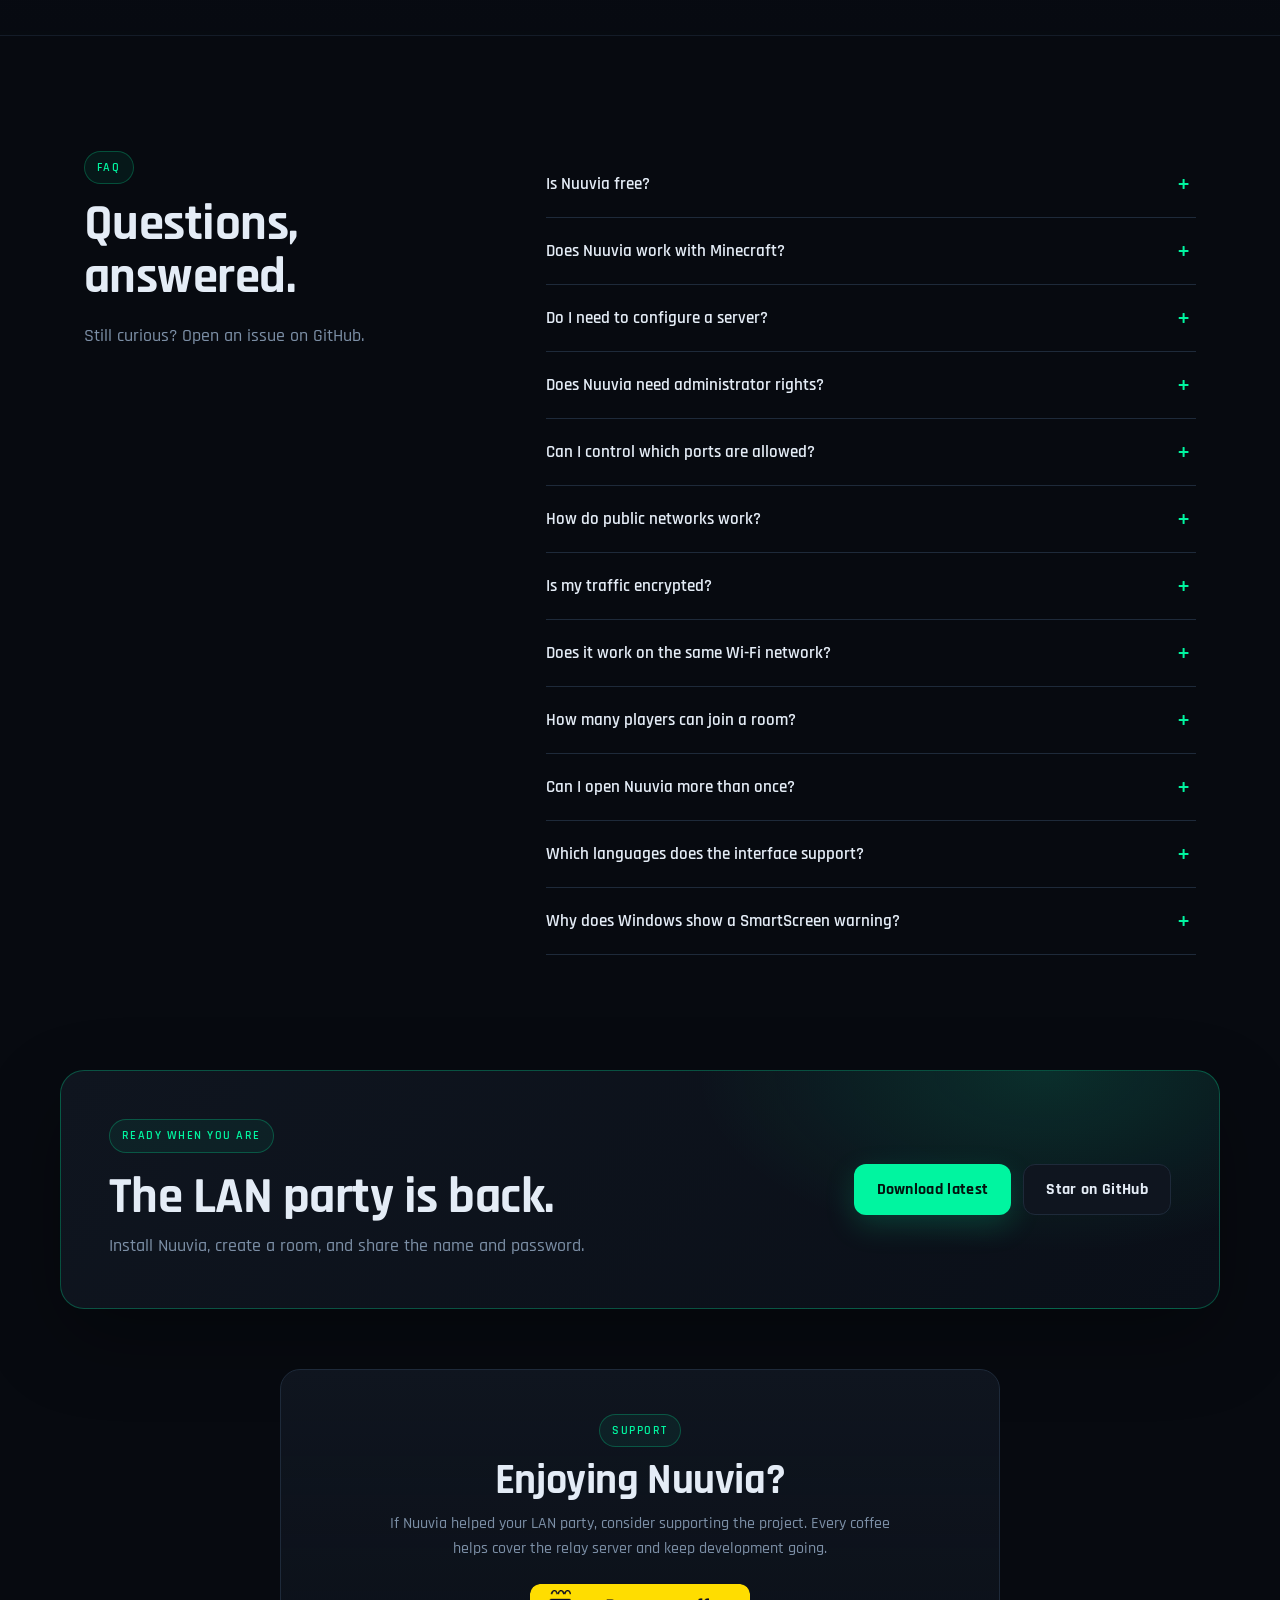
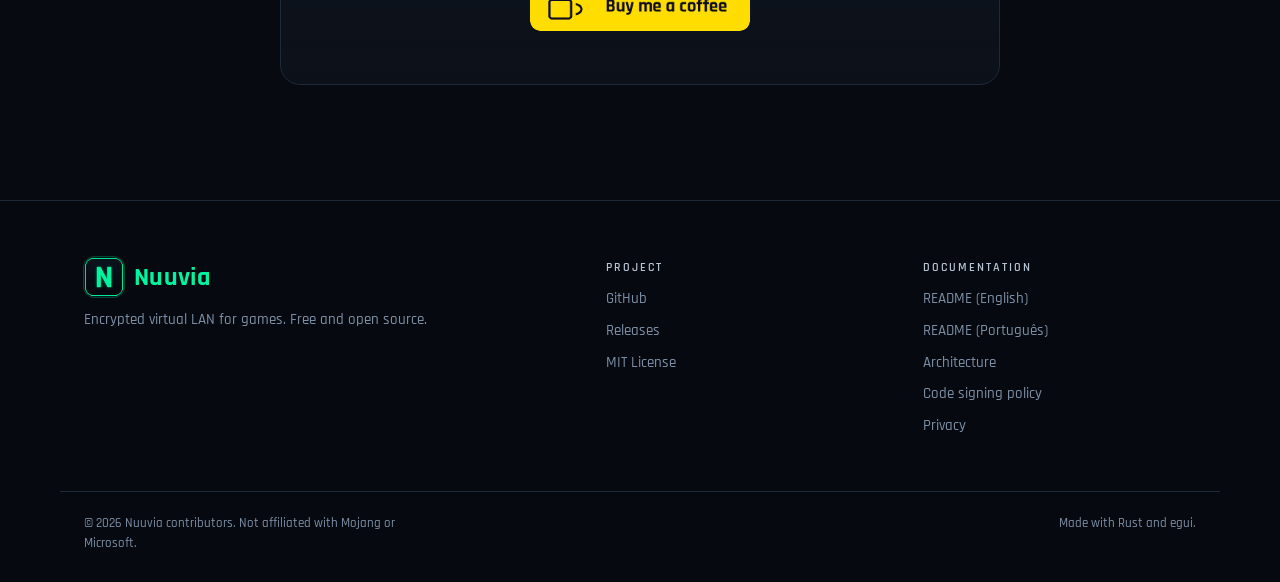
==== commit c81db82b: "docs(site): announce 1.4.5, helper and single instance" ====
--- a/docs/index.html
+++ b/docs/index.html
@@ -66,7 +66,7 @@
         "applicationCategory": "NetworkApplication",
         "applicationSubCategory": "VPN",
         "operatingSystem": "Windows 10, Windows 11, Linux",
-        "softwareVersion": "1.4.0",
+        "softwareVersion": "1.4.5",
         "downloadUrl": "https://github.com/cesarzxk/nuuvia-vpn/releases/latest",
         "codeRepository": "https://github.com/cesarzxk/nuuvia-vpn",
         "license": "https://opensource.org/license/mit",
@@ -178,11 +178,11 @@
     <section class="hero" aria-labelledby="hero-title">
       <div class="container hero-grid">
         <div class="hero-copy reveal">
-          <p class="eyebrow"><span class="dot"></span> v1.4.0 · Open source · Windows &amp; Linux</p>
+          <p class="eyebrow"><span class="dot"></span> v1.4.5 · Open source · Windows &amp; Linux</p>
           <h1 id="hero-title">Play LAN games together. <span>From anywhere.</span></h1>
           <p class="lead">Nuuvia is an encrypted Layer 2 VPN that puts every player on the same virtual Ethernet cable. Minecraft and other LAN games discover each other as if you were all in the same room.</p>
           <div class="hero-actions">
-            <a class="btn btn-primary" href="https://github.com/cesarzxk/nuuvia-vpn/releases/download/v1.4.0/nuvia-setup-x86_64.exe" rel="noopener">
+            <a class="btn btn-primary" href="https://github.com/cesarzxk/nuuvia-vpn/releases/download/v1.4.5/nuvia-setup-x86_64.exe" rel="noopener">
               <svg aria-hidden="true" viewBox="0 0 24 24" width="20" height="20"><path d="M3 5.5 10.5 3v8H3V5.5Zm0 13L10.5 21v-8H3v5.5ZM11.7 2.7 21 1v10H11.7V2.7Zm0 17.6L21 23V13H11.7v7.3Z" fill="currentColor"/></svg>
               Download for Windows
             </a>
@@ -262,7 +262,12 @@
           <article class="feature-card reveal">
             <div class="icon" aria-hidden="true"><svg viewBox="0 0 24 24"><path d="M5 7h14M5 12h9M5 17h6" fill="none" stroke="currentColor" stroke-width="1.8" stroke-linecap="round"/><circle cx="18" cy="16.5" r="3" fill="none" stroke="currentColor" stroke-width="1.7"/></svg></div>
             <h3>Simple by default</h3>
-            <p>Just a room name and an optional password. No port forwarding, no invites, no config files, and a tray icon that keeps it running.</p>
+            <p>Just a room name and an optional password. No port forwarding, no invites, no config files, and a tray icon that keeps it running. Opening Nuuvia again restores the existing window instead of starting a second copy.</p>
+          </article>
+          <article class="feature-card reveal">
+            <div class="icon" aria-hidden="true"><svg viewBox="0 0 24 24"><path d="M12 3 4.5 6v5.4c0 4.6 3.2 7.8 7.5 9.6 4.3-1.8 7.5-5 7.5-9.6V6L12 3Z" fill="none" stroke="currentColor" stroke-width="1.7" stroke-linejoin="round"/><path d="M9.2 12.2 11 14l4-4.4" fill="none" stroke="currentColor" stroke-width="1.8" stroke-linecap="round" stroke-linejoin="round"/></svg></div>
+            <h3>No sudo, no UAC</h3>
+            <p>A small privileged helper creates the virtual adapter and discovery routes on demand, then exits when idle. After installation, the app runs as your normal user.</p>
           </article>
         </div>
       </div>
@@ -343,7 +348,7 @@
       <div class="container">
         <div class="section-head reveal">
           <p class="eyebrow">Download</p>
-          <h2 id="download-title">Get Nuuvia 1.4.0.</h2>
+          <h2 id="download-title">Get Nuuvia 1.4.5.</h2>
           <p>Free for Windows and Linux. No account, no subscription, no telemetry.</p>
         </div>
         <div class="download-grid">
@@ -351,15 +356,15 @@
             <div class="os-icon" aria-hidden="true"><svg viewBox="0 0 24 24"><path d="M3 5.5 10.5 3v8H3V5.5Zm0 13L10.5 21v-8H3v5.5ZM11.7 2.7 21 1v10H11.7V2.7Zm0 17.6L21 23V13H11.7v7.3Z" fill="currentColor"/></svg></div>
             <h3>Windows</h3>
             <p>Windows 10 or 11, 64-bit. The installer includes the signed TAP driver.</p>
-            <a class="btn btn-primary" href="https://github.com/cesarzxk/nuuvia-vpn/releases/download/v1.4.0/nuvia-setup-x86_64.exe" rel="noopener">Download installer</a>
-            <a class="mini-link" href="https://github.com/cesarzxk/nuuvia-vpn/releases/download/v1.4.0/nuvia-windows-x86_64.zip" rel="noopener">Portable .zip</a>
+            <a class="btn btn-primary" href="https://github.com/cesarzxk/nuuvia-vpn/releases/download/v1.4.5/nuvia-setup-x86_64.exe" rel="noopener">Download installer</a>
+            <a class="mini-link" href="https://github.com/cesarzxk/nuuvia-vpn/releases/download/v1.4.5/nuvia-windows-x86_64.zip" rel="noopener">Portable .zip</a>
           </article>
           <article class="download-card reveal">
             <div class="os-icon" aria-hidden="true"><svg viewBox="0 0 24 24"><path d="M12 3c-4.4 0-6 1.7-6 4.5 0 2 .8 3.4 2.6 4.5-1.5.8-2.2 2-2.2 3.7 0 1.7.7 2.9 2.1 3.7-1.3.9-2 2.3-2 4.1 0 2.7 2.2 4 5.5 4 3.7 0 6-1.6 6-4.7 0-2.2-1.2-3.7-3.6-4.4l-3.1-.9c-1-.3-1.5-.8-1.5-1.5 0-.9.8-1.5 2.1-1.5 1.5 0 2.4.6 2.8 1.8l2.6-1.1c-.7-2-2.4-3.2-5.1-3.2-1 0-1.9.2-2.6.5C10.9 7 12 6 12 4.8c0-.7-.3-1.2-.8-1.6-.1 0-.4-.2.8-.2Z" fill="currentColor"/></svg></div>
             <h3>Linux</h3>
-            <p>Debian/Ubuntu package or a portable AppImage. Uses pkexec for TAP and routes.</p>
-            <a class="btn btn-primary" href="https://github.com/cesarzxk/nuuvia-vpn/releases/download/v1.4.0/nuvia_1.4.0_amd64.deb" rel="noopener">Download .deb</a>
-            <a class="mini-link" href="https://github.com/cesarzxk/nuuvia-vpn/releases/download/v1.4.0/nuvia-1.4.0-x86_64.AppImage" rel="noopener">Portable AppImage</a>
+            <p>Debian/Ubuntu package or a portable AppImage. The installed helper creates the TAP and routes without sudo; pkexec is the fallback.</p>
+            <a class="btn btn-primary" href="https://github.com/cesarzxk/nuuvia-vpn/releases/download/v1.4.5/nuvia_1.4.5_amd64.deb" rel="noopener">Download .deb</a>
+            <a class="mini-link" href="https://github.com/cesarzxk/nuuvia-vpn/releases/download/v1.4.5/nuvia-1.4.5-x86_64.AppImage" rel="noopener">Portable AppImage</a>
           </article>
           <article class="download-card reveal">
             <div class="os-icon" aria-hidden="true"><svg viewBox="0 0 24 24"><path d="M12 2a10 10 0 0 0-3.2 19.5c.5.1.7-.2.7-.5v-1.8c-2.8.6-3.4-1.2-3.4-1.2-.5-1.2-1.1-1.5-1.1-1.5-.9-.6.1-.6.1-.6 1 .1 1.5 1 1.5 1 .9 1.5 2.3 1.1 2.9.8.1-.6.4-1.1.7-1.4-2.2-.3-4.6-1.1-4.6-5 0-1.1.4-2 1-2.7-.1-.3-.4-1.3.1-2.7 0 0 .8-.3 2.7 1a9.4 9.4 0 0 1 5 0c1.9-1.3 2.7-1 2.7-1 .5 1.4.2 2.4.1 2.7.6.7 1 1.6 1 2.7 0 3.9-2.4 4.7-4.6 5 .4.3.7.9.7 1.9v2.8c0 .3.2.6.7.5A10 10 0 0 0 12 2Z" fill="currentColor"/></svg></div>
@@ -369,7 +374,7 @@
             <a class="mini-link" href="https://github.com/cesarzxk/nuuvia-vpn/releases" rel="noopener">All releases</a>
           </article>
         </div>
-        <p class="download-note">Installer filenames keep the original <code>nuvia</code> prefix for compatibility. Windows binaries are not code-signed yet, so SmartScreen may warn; you can build from source or verify the <a href="https://github.com/cesarzxk/nuuvia-vpn/releases/download/v1.4.0/SHA256SUMS-1.4.0.txt" rel="noopener">release checksums</a>. Read the <a href="https://github.com/cesarzxk/nuuvia-vpn/blob/main/CODE_SIGNING.md" rel="noopener">code signing policy</a>.</p>
+        <p class="download-note">Installer filenames keep the original <code>nuvia</code> prefix for compatibility. Windows binaries are not code-signed yet, so SmartScreen may warn; you can build from source or verify the <a href="https://github.com/cesarzxk/nuuvia-vpn/releases/download/v1.4.5/SHA256SUMS-1.4.5.txt" rel="noopener">release checksums</a>. Read the <a href="https://github.com/cesarzxk/nuuvia-vpn/blob/main/CODE_SIGNING.md" rel="noopener">code signing policy</a>.</p>
       </div>
     </section>
 
@@ -394,6 +399,10 @@
             <p>No. Download the app, create a room with a name and password, and share that name and password with the other players. The public rendezvous and relay are built in.</p>
           </details>
           <details>
+            <summary>Does Nuuvia need administrator rights?</summary>
+            <p>Only to install or update. A small privileged helper creates the virtual adapter, IP and discovery routes; the GUI runs as a normal user with no sudo or UAC prompt. If the helper is not installed, Linux falls back to pkexec and the Windows portable zip starts in limited mode.</p>
+          </details>
+          <details>
             <summary>Can I control which ports are allowed?</summary>
             <p>Yes. Open <strong>Network → Firewall</strong> to set a global policy, and use each room's FIREWALL menu or badge to override it. Choose ALL, GAMES, BLOCK or CUSTOM. CUSTOM supports TCP/UDP ports and ranges, ICMP, and importing the listening ports of programs running on the PC.</p>
           </details>
@@ -412,6 +421,10 @@
           <details>
             <summary>How many players can join a room?</summary>
             <p>Up to 8 participants per room. You can keep multiple rooms connected at the same time; they share one local TAP and IP.</p>
+          </details>
+          <details>
+            <summary>Can I open Nuuvia more than once?</summary>
+            <p>No need. Only one GUI runs per user; launching it again restores the existing window from the tray or taskbar and the new copy exits.</p>
           </details>
           <details>
             <summary>Which languages does the interface support?</summary>
